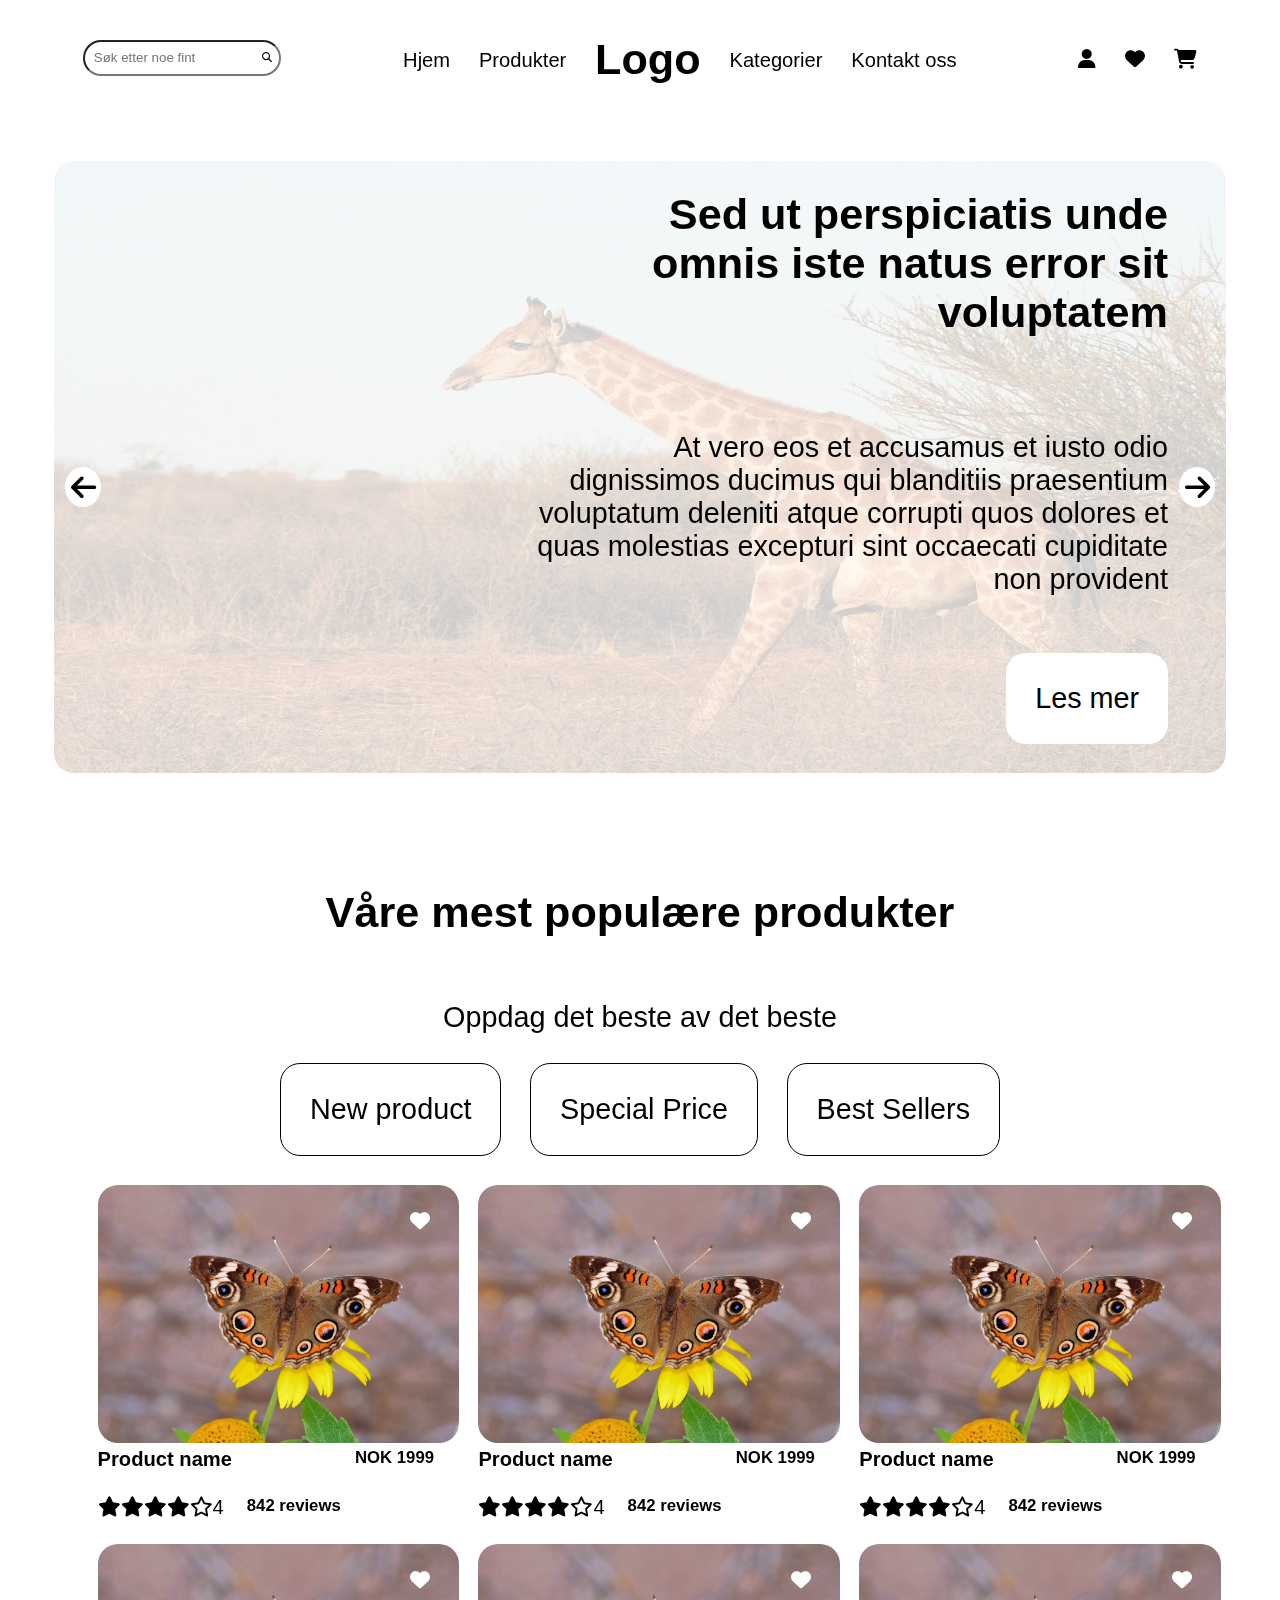
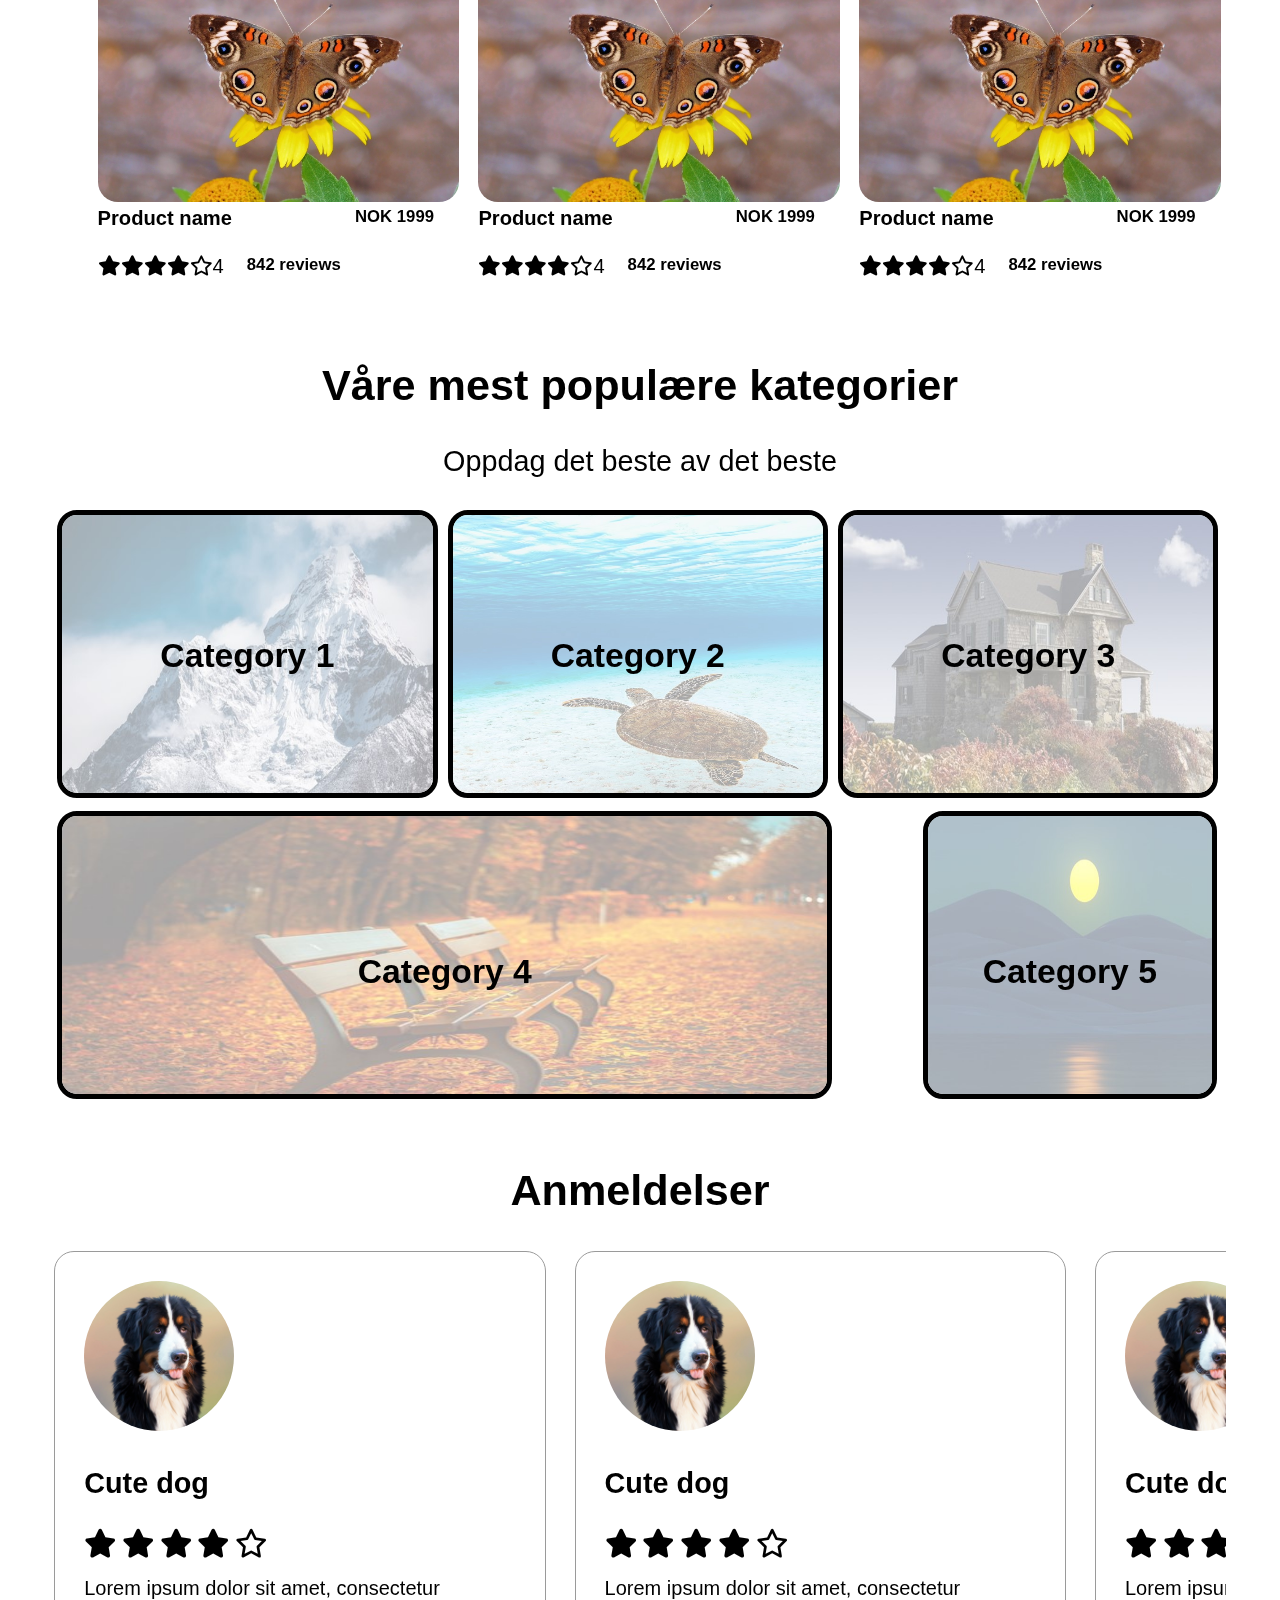
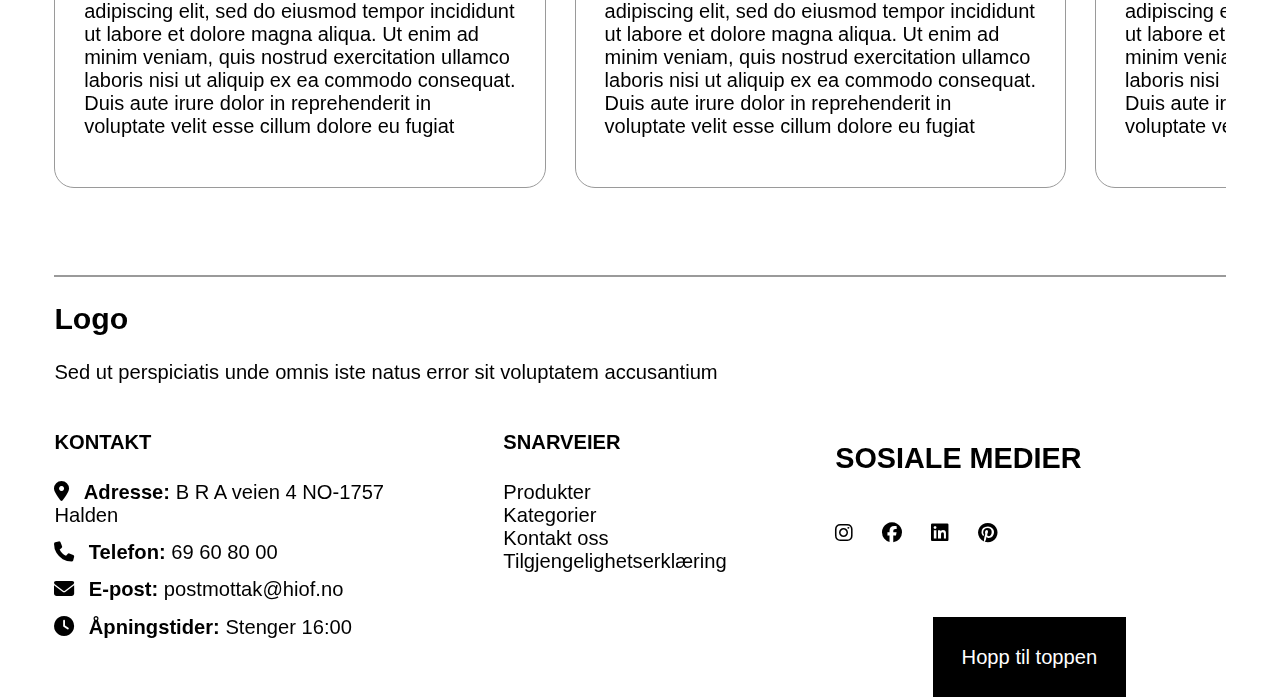
==== index.html @ 466ba3e1 "Krav A fremdrift" ====
<!DOCTYPE html>
<html lang="nb">
<head>
    <meta charset="UTF-8">
    <meta name="viewport" content="width=device-width, initial-scale=1.0">
    <link href="ikoner/css/fontawesome.css" rel="stylesheet">
    <link href="ikoner/css/brands.css" rel="stylesheet">
    <link href="ikoner/css/solid.css" rel="stylesheet">
    <link href="ikoner/css/regular.css" rel="stylesheet">
    <link rel="stylesheet" href="css/style.css">
    <title>Hovedside</title>
</head>
<body>
    <div id="container">
        <header>
            <nav class="skip">
                <ul>
                    <li><a tabindex="1" href="#popular_products">Hopp til hovedinnholdet</a></li>
                </ul>
            </nav>
            <label>
                <input type="search" placeholder="Søk etter noe fint">
                <i class="fa-solid fa-magnifying-glass magglass"></i>
            </label>
            <nav class="nav1">
                <ul>
                    <li><a href="index.html">Hjem</a></li>
                    <li><a href="#popular_products">Produkter</a></li>
                    <li><a href="index.html"><h1>Logo</h1></a></li>
                    <li><a href="#popular_categories">Kategorier</a></li>
                    <li><a href="#contact_information">Kontakt oss</a></li>
                </ul>
            </nav>
            <nav>
                <ul class="navul2">
                    <li><i class="fa-solid fa-user"></i></li>
                    <li><i class="fa-solid fa-heart"></i></li>
                    <li><a href="checkout.html"><i class="fa-solid fa-cart-shopping"></i></a></li>
                </ul>
            </nav>
        </header>

        <main>
            <section id="banner">
                <article>
                    <img src="img/giraffe.jpg" alt="Sjiraff som går rundt i savannen"> <!--Image by <a href="https://pixabay.com/users/makabera-6773476/?utm_source=link-attribution&utm_medium=referral&utm_campaign=image&utm_content=9146077">Markus Kammermann</a> from <a href="https://pixabay.com//?utm_source=link-attribution&utm_medium=referral&utm_campaign=image&utm_content=9146077">Pixabay</a>-->
                    <h2>Sed ut perspiciatis unde omnis iste natus error sit voluptatem</h2>
                    <p>At vero eos et accusamus et iusto odio dignissimos ducimus qui blanditiis praesentium voluptatum deleniti atque corrupti quos dolores et quas molestias excepturi sint occaecati cupiditate non provident</p>
                    <a href="#">Les mer</a>
                    <i class="fa-solid fa-arrow-left leftarrow"></i>
                    <i class="fa-solid fa-arrow-right rightarrow"></i>
                </article>

                <article>
                    <img src="img/giraffe.jpg" alt="Sjiraff som går rundt i savannen"> <!--Image by <a href="https://pixabay.com/users/makabera-6773476/?utm_source=link-attribution&utm_medium=referral&utm_campaign=image&utm_content=9146077">Markus Kammermann</a> from <a href="https://pixabay.com//?utm_source=link-attribution&utm_medium=referral&utm_campaign=image&utm_content=9146077">Pixabay</a>-->
                    <h2>Sed ut perspiciatis unde omnis iste natus error sit voluptatem</h2>
                    <p>At vero eos et accusamus et iusto odio dignissimos ducimus qui blanditiis praesentium voluptatum deleniti atque corrupti quos dolores et quas molestias excepturi sint occaecati cupiditate non provident</p>
                    <a href="#">Les mer</a>
                    <i class="fa-solid fa-arrow-left leftarrow"></i>
                    <i class="fa-solid fa-arrow-right rightarrow"></i>
                </article>

                <article>
                    <img src="img/giraffe.jpg" alt="Sjiraff som går rundt i savannen"> <!--Image by <a href="https://pixabay.com/users/makabera-6773476/?utm_source=link-attribution&utm_medium=referral&utm_campaign=image&utm_content=9146077">Markus Kammermann</a> from <a href="https://pixabay.com//?utm_source=link-attribution&utm_medium=referral&utm_campaign=image&utm_content=9146077">Pixabay</a>-->
                    <h2>Sed ut perspiciatis unde omnis iste natus error sit voluptatem</h2>
                    <p>At vero eos et accusamus et iusto odio dignissimos ducimus qui blanditiis praesentium voluptatum deleniti atque corrupti quos dolores et quas molestias excepturi sint occaecati cupiditate non provident</p>
                    <a href="#">Les mer</a>
                    <i class="fa-solid fa-arrow-left leftarrow"></i>
                    <i class="fa-solid fa-arrow-right rightarrow"></i>
                </article>
            </section>

            <section id="popular_products">
                <h2>Våre mest populære produkter</h2>
                <p>Oppdag det beste av det beste</p>
                <nav id="product_category">
                    <a href="product.html">New product</a>
                    <a href="product.html">Special Price</a>
                    <a href="product.html">Best Sellers</a>
                </nav>

                <section id="product_grid">
                    <article id="product1" itemscope itemtype="https://schema.org/Product">
                        <section class="withheart">
                            <i class="fa-solid fa-heart"></i>
                            <a href="product.html"><img itemprop="image" src="img/butterfly.jpg" alt="Sommerfugl som sitter oppå en gul blomst"> <!--Image by <a href="https://pixabay.com/users/anselmo7511-43046719/?utm_source=link-attribution&utm_medium=referral&utm_campaign=image&utm_content=9093549">Anselmo Rodrigues</a> from <a href="https://pixabay.com//?utm_source=link-attribution&utm_medium=referral&utm_campaign=image&utm_content=9093549">Pixabay</a>--></a>
                        </section>
                        <section class="producthead">
                            <a href="product.html" itemprop="name">Product name</a>
                            <h5 itemprop="offers" itemscope itemtype="https://schema.org/Offer"><span itemprop="priceCurrency">NOK</span> <span itemprop="price">1999</span></h5>
                        </section>
                        <section class="review" itemprop="aggregateRating"
                        itemscope itemtype="https://schema.org/AggregateRating">
                            <ul class="stars">
                                <li><i class="fa-solid fa-star"></i></li>
                                <li><i class="fa-solid fa-star"></i></li>
                                <li><i class="fa-solid fa-star"></i></li>
                                <li><i class="fa-solid fa-star"></i></li>
                                <li><i class="fa-regular fa-star"></i></li>
                                <li itemprop="ratingValue">4</li>
                            </ul>
                            <h5><span itemprop="reviewCount">842</span> reviews</h5>
                        </section>
                    </article>

                    <article id="product2" itemscope itemtype="https://schema.org/Product">
                        <section class="withheart">
                            <i class="fa-solid fa-heart"></i>
                            <a href="product.html"><img itemprop="image" src="img/butterfly.jpg" alt="Sommerfugl som sitter oppå en gul blomst"> <!--Image by <a href="https://pixabay.com/users/anselmo7511-43046719/?utm_source=link-attribution&utm_medium=referral&utm_campaign=image&utm_content=9093549">Anselmo Rodrigues</a> from <a href="https://pixabay.com//?utm_source=link-attribution&utm_medium=referral&utm_campaign=image&utm_content=9093549">Pixabay</a>--></a>
                        </section>
                        <section class="producthead">
                            <a href="product.html" itemprop="name">Product name</a>
                            <h5 itemprop="offers" itemscope itemtype="https://schema.org/Offer"><span itemprop="priceCurrency">NOK</span> <span itemprop="price">1999</span></h5>
                        </section>
                        <section class="review" itemprop="aggregateRating"
                        itemscope itemtype="https://schema.org/AggregateRating">
                            <ul class="stars">
                                <li><i class="fa-solid fa-star"></i></li>
                                <li><i class="fa-solid fa-star"></i></li>
                                <li><i class="fa-solid fa-star"></i></li>
                                <li><i class="fa-solid fa-star"></i></li>
                                <li><i class="fa-regular fa-star"></i></li>
                                <li itemprop="ratingValue">4</li>
                            </ul>
                            <h5><span itemprop="reviewCount">842</span> reviews</h5>
                        </section>
                    </article>

                    <article id="product3" itemscope itemtype="https://schema.org/Product">
                        <section class="withheart">
                            <i class="fa-solid fa-heart"></i>
                            <a href="product.html"><img itemprop="image" src="img/butterfly.jpg" alt="Sommerfugl som sitter oppå en gul blomst"> <!--Image by <a href="https://pixabay.com/users/anselmo7511-43046719/?utm_source=link-attribution&utm_medium=referral&utm_campaign=image&utm_content=9093549">Anselmo Rodrigues</a> from <a href="https://pixabay.com//?utm_source=link-attribution&utm_medium=referral&utm_campaign=image&utm_content=9093549">Pixabay</a>--></a>
                        </section>
                        <section class="producthead">
                            <a href="product.html" itemprop="name">Product name</a>
                            <h5 itemprop="offers" itemscope itemtype="https://schema.org/Offer"><span itemprop="priceCurrency">NOK</span> <span itemprop="price">1999</span></h5>
                        </section>
                        <section class="review" itemprop="aggregateRating"
                        itemscope itemtype="https://schema.org/AggregateRating">
                            <ul class="stars">
                                <li><i class="fa-solid fa-star"></i></li>
                                <li><i class="fa-solid fa-star"></i></li>
                                <li><i class="fa-solid fa-star"></i></li>
                                <li><i class="fa-solid fa-star"></i></li>
                                <li><i class="fa-regular fa-star"></i></li>
                                <li itemprop="ratingValue">4</li>
                            </ul>
                            <h5><span itemprop="reviewCount">842</span> reviews</h5>
                        </section>
                    </article>

                    <article id="product4" itemscope itemtype="https://schema.org/Product">
                        <section class="withheart">
                            <i class="fa-solid fa-heart"></i>
                            <a href="product.html"><img itemprop="image" src="img/butterfly.jpg" alt="Sommerfugl som sitter oppå en gul blomst"> <!--Image by <a href="https://pixabay.com/users/anselmo7511-43046719/?utm_source=link-attribution&utm_medium=referral&utm_campaign=image&utm_content=9093549">Anselmo Rodrigues</a> from <a href="https://pixabay.com//?utm_source=link-attribution&utm_medium=referral&utm_campaign=image&utm_content=9093549">Pixabay</a>--></a>
                        </section>
                        <section class="producthead">
                            <a href="product.html" itemprop="name">Product name</a>
                            <h5 itemprop="offers" itemscope itemtype="https://schema.org/Offer"><span itemprop="priceCurrency">NOK</span> <span itemprop="price">1999</span></h5>
                        </section>
                        <section class="review" itemprop="aggregateRating"
                        itemscope itemtype="https://schema.org/AggregateRating">
                            <ul class="stars">
                                <li><i class="fa-solid fa-star"></i></li>
                                <li><i class="fa-solid fa-star"></i></li>
                                <li><i class="fa-solid fa-star"></i></li>
                                <li><i class="fa-solid fa-star"></i></li>
                                <li><i class="fa-regular fa-star"></i></li>
                                <li itemprop="ratingValue">4</li>
                            </ul>
                            <h5><span itemprop="reviewCount">842</span> reviews</h5>
                        </section>
                    </article>

                    <article id="product5" itemscope itemtype="https://schema.org/Product">
                        <section class="withheart">
                            <i class="fa-solid fa-heart"></i>
                            <a href="product.html"><img itemprop="image" src="img/butterfly.jpg" alt="Sommerfugl som sitter oppå en gul blomst"> <!--Image by <a href="https://pixabay.com/users/anselmo7511-43046719/?utm_source=link-attribution&utm_medium=referral&utm_campaign=image&utm_content=9093549">Anselmo Rodrigues</a> from <a href="https://pixabay.com//?utm_source=link-attribution&utm_medium=referral&utm_campaign=image&utm_content=9093549">Pixabay</a>--></a>
                        </section>
                        <section class="producthead">
                            <a href="product.html" itemprop="name">Product name</a>
                            <h5 itemprop="offers" itemscope itemtype="https://schema.org/Offer"><span itemprop="priceCurrency">NOK</span> <span itemprop="price">1999</span></h5>
                        </section>
                        <section class="review" itemprop="aggregateRating"
                        itemscope itemtype="https://schema.org/AggregateRating">
                            <ul class="stars">
                                <li><i class="fa-solid fa-star"></i></li>
                                <li><i class="fa-solid fa-star"></i></li>
                                <li><i class="fa-solid fa-star"></i></li>
                                <li><i class="fa-solid fa-star"></i></li>
                                <li><i class="fa-regular fa-star"></i></li>
                                <li itemprop="ratingValue">4</li>
                            </ul>
                            <h5><span itemprop="reviewCount">842</span> reviews</h5>
                        </section>
                    </article>

                    <article id="product6" itemscope itemtype="https://schema.org/Product">
                        <section class="withheart">
                            <i class="fa-solid fa-heart"></i>
                            <a href="product.html"><img itemprop="image" src="img/butterfly.jpg" alt="Sommerfugl som sitter oppå en gul blomst"> <!--Image by <a href="https://pixabay.com/users/anselmo7511-43046719/?utm_source=link-attribution&utm_medium=referral&utm_campaign=image&utm_content=9093549">Anselmo Rodrigues</a> from <a href="https://pixabay.com//?utm_source=link-attribution&utm_medium=referral&utm_campaign=image&utm_content=9093549">Pixabay</a>--></a>
                        </section>
                        <section class="producthead">
                            <a href="product.html" itemprop="name">Product name</a>
                            <h5 itemprop="offers" itemscope itemtype="https://schema.org/Offer"><span itemprop="priceCurrency">NOK</span> <span itemprop="price">1999</span></h5>
                        </section>
                        <section class="review" itemprop="aggregateRating"
                        itemscope itemtype="https://schema.org/AggregateRating">
                            <ul class="stars">
                                <li><i class="fa-solid fa-star"></i></li>
                                <li><i class="fa-solid fa-star"></i></li>
                                <li><i class="fa-solid fa-star"></i></li>
                                <li><i class="fa-solid fa-star"></i></li>
                                <li><i class="fa-regular fa-star"></i></li>
                                <li itemprop="ratingValue">4</li>
                            </ul>
                            <h5><span itemprop="reviewCount">842</span> reviews</h5>
                        </section>
                    </article>
                </section>
            </section>

            <section id="popular_categories">
                <h2>Våre mest populære kategorier</h2>
                <p>Oppdag det beste av det beste</p>
                <article id="ctg1">
                    <img src="img/mountain_blur.jpg" alt="Stort fjell dekket med snø"> <!--https://pixabay.com/photos/ama-dablam-snow-mountain-peak-2064522/-->
                    <h3>Category 1</h3>
                </article>
                <article id="ctg2">
                    <img src="img/seaturtle_blur.jpg" alt="Stort fjell dekket med snø"> <!--Image by <a href="https://pixabay.com/users/kanenori-4749850/?utm_source=link-attribution&utm_medium=referral&utm_campaign=image&utm_content=8199770">Kanenori</a> from <a href="https://pixabay.com//?utm_source=link-attribution&utm_medium=referral&utm_campaign=image&utm_content=8199770">Pixabay</a>-->
                    <h3>Category 2</h3>
                </article>
                <article id="ctg3">
                    <img src="img/house_blur.jpg" alt="Stort fjell dekket med snø"> <!--Image by <a href="https://pixabay.com/users/frankyfromgermany-64960/?utm_source=link-attribution&utm_medium=referral&utm_campaign=image&utm_content=540796">Frank Winkler</a> from <a href="https://pixabay.com//?utm_source=link-attribution&utm_medium=referral&utm_campaign=image&utm_content=540796">Pixabay</a>-->
                    <h3>Category 3</h3>
                </article>
                <article id="ctg4">
                    <img src="img/benches_blur.jpg" alt="Stort fjell dekket med snø"> <!--Image by <a href="https://pixabay.com/users/pepperminting-633504/?utm_source=link-attribution&utm_medium=referral&utm_campaign=image&utm_content=560435">Pepper Mint</a> from <a href="https://pixabay.com//?utm_source=link-attribution&utm_medium=referral&utm_campaign=image&utm_content=560435">Pixabay</a>-->
                    <h3>Category 4</h3>
                </article>
                <article id="ctg5">
                    <img src="img/moon_blur.jpg" alt="Stort fjell dekket med snø"> <!--Image by <a href="https://pixabay.com/users/cdd20-1193381/?utm_source=link-attribution&utm_medium=referral&utm_campaign=image&utm_content=6839521">愚木混株 Cdd20</a> from <a href="https://pixabay.com//?utm_source=link-attribution&utm_medium=referral&utm_campaign=image&utm_content=6839521">Pixabay</a>-->
                    <h3>Category 5</h3>
                </article>
            </section>

            <section id="anmeldelser">
                <h2>Anmeldelser</h2>

                <section class="scroll-container">
                    <article class="anm">
                        <img src="img/dog.jpg" alt="Søt svart, hvit og og brun hund med tunga ut"> <!--Image by <a href="https://pixabay.com/users/beatriz57-189088/?utm_source=link-attribution&utm_medium=referral&utm_campaign=image&utm_content=287420">Beatrix Döring</a> from <a href="https://pixabay.com//?utm_source=link-attribution&utm_medium=referral&utm_campaign=image&utm_content=287420">Pixabay</a>-->
                        <p class="dogtitle">Cute dog</p>
                        <section class="review">
                            <i class="fa-solid fa-star"></i>
                            <i class="fa-solid fa-star"></i>
                            <i class="fa-solid fa-star"></i>
                            <i class="fa-solid fa-star"></i>
                            <i class="fa-regular fa-star"></i>
                        </section>
                        <p>Lorem ipsum dolor sit amet, consectetur adipiscing elit, sed do eiusmod tempor incididunt ut labore et dolore magna aliqua. Ut enim ad minim veniam, quis nostrud exercitation ullamco laboris nisi ut aliquip ex ea commodo consequat. Duis aute irure dolor in reprehenderit in voluptate velit esse cillum dolore eu fugiat</p>
                    </article>

                    <article class="anm">
                        <img src="img/dog.jpg" alt="Søt svart, hvit og og brun hund med tunga ut"> <!--Image by <a href="https://pixabay.com/users/beatriz57-189088/?utm_source=link-attribution&utm_medium=referral&utm_campaign=image&utm_content=287420">Beatrix Döring</a> from <a href="https://pixabay.com//?utm_source=link-attribution&utm_medium=referral&utm_campaign=image&utm_content=287420">Pixabay</a>-->
                        <p class="dogtitle">Cute dog</p>
                        <section class="review">
                            <i class="fa-solid fa-star"></i>
                            <i class="fa-solid fa-star"></i>
                            <i class="fa-solid fa-star"></i>
                            <i class="fa-solid fa-star"></i>
                            <i class="fa-regular fa-star"></i>
                        </section>
                        <p>Lorem ipsum dolor sit amet, consectetur adipiscing elit, sed do eiusmod tempor incididunt ut labore et dolore magna aliqua. Ut enim ad minim veniam, quis nostrud exercitation ullamco laboris nisi ut aliquip ex ea commodo consequat. Duis aute irure dolor in reprehenderit in voluptate velit esse cillum dolore eu fugiat</p>
                    </article>

                    <article class="anm">
                        <img src="img/dog.jpg" alt="Søt svart, hvit og og brun hund med tunga ut"> <!--Image by <a href="https://pixabay.com/users/beatriz57-189088/?utm_source=link-attribution&utm_medium=referral&utm_campaign=image&utm_content=287420">Beatrix Döring</a> from <a href="https://pixabay.com//?utm_source=link-attribution&utm_medium=referral&utm_campaign=image&utm_content=287420">Pixabay</a>-->
                        <p class="dogtitle">Cute dog</p>
                        <section class="review">
                            <i class="fa-solid fa-star"></i>
                            <i class="fa-solid fa-star"></i>
                            <i class="fa-solid fa-star"></i>
                            <i class="fa-solid fa-star"></i>
                            <i class="fa-regular fa-star"></i>
                        </section>
                        <p>Lorem ipsum dolor sit amet, consectetur adipiscing elit, sed do eiusmod tempor incididunt ut labore et dolore magna aliqua. Ut enim ad minim veniam, quis nostrud exercitation ullamco laboris nisi ut aliquip ex ea commodo consequat. Duis aute irure dolor in reprehenderit in voluptate velit esse cillum dolore eu fugiat</p>
                    </article>

                    <article class="anm">
                        <img src="img/dog.jpg" alt="Søt svart, hvit og og brun hund med tunga ut"> <!--Image by <a href="https://pixabay.com/users/beatriz57-189088/?utm_source=link-attribution&utm_medium=referral&utm_campaign=image&utm_content=287420">Beatrix Döring</a> from <a href="https://pixabay.com//?utm_source=link-attribution&utm_medium=referral&utm_campaign=image&utm_content=287420">Pixabay</a>-->
                        <p class="dogtitle">Cute dog</p>
                        <section class="review">
                            <i class="fa-solid fa-star"></i>
                            <i class="fa-solid fa-star"></i>
                            <i class="fa-solid fa-star"></i>
                            <i class="fa-solid fa-star"></i>
                            <i class="fa-regular fa-star"></i>
                        </section>
                        <p>Lorem ipsum dolor sit amet, consectetur adipiscing elit, sed do eiusmod tempor incididunt ut labore et dolore magna aliqua. Ut enim ad minim veniam, quis nostrud exercitation ullamco laboris nisi ut aliquip ex ea commodo consequat. Duis aute irure dolor in reprehenderit in voluptate velit esse cillum dolore eu fugiat</p>
                    </article>
                </section>
            </section>
        </main>

        <footer id="contact_information">
            <section id="logo_og_ingress">
                <h2>Logo</h2>
                <p>Sed ut perspiciatis unde omnis iste natus error sit voluptatem accusantium</p>
            </section>
            <section id="kontakt">
                <h4>KONTAKT</h4>
                <ul>
                    <li><i class="fa-solid fa-location-dot"></i><span>Adresse:</span> B R A veien 4 NO-1757 Halden</li>
                    <li><i class="fa-solid fa-phone"></i><span>Telefon:</span> 69 60 80 00</li>
                    <li><i class="fa-solid fa-envelope"></i><span>E-post:</span> postmottak@hiof.no</li>
                    <li><i class="fa-solid fa-clock"></i><span>Åpningstider:</span> Stenger 16:00</li>
                </ul>
            </section>
            <section id="snarveier">
                <h4>SNARVEIER</h4>
                <ul>
                    <li><a href="#">Produkter</a></li>
                    <li><a href="#">Kategorier</a></li>
                    <li><a href="#">Kontakt oss</a></li>
                    <li><a href="https://hiof-my.sharepoint.com/:x:/g/personal/danielpk_hiof_no/EQgp2exlw7JMmf4SCXgXJ5gBF4OPOUM6o4IUt2bwUR2Wcw?e=LAemmA">Tilgjengelighetserklæring</a></li>
                </ul>
            </section>
            <section id="sosiale_medier">
                <h4>SOSIALE MEDIER</h4>
                <ul>
                    <li><a href="https://www.instagram.com/"><i class="fa-brands fa-instagram"></i></a></li>
                    <li><a href="https://www.facebook.com/"><i class="fa-brands fa-facebook"></i></a></li>
                    <li><a href="https://www.linkedin.com/"><i class="fa-brands fa-linkedin"></i></a></li>
                    <li><a href="https://no.pinterest.com/"><i class="fa-brands fa-pinterest"></i></a></li>
                </ul>
            </section>
            <a id="skiptop" href="#container">Hopp til toppen</a>
        </footer>
    </div> 
</body>
</html>
---- ikoner/css/brands.css ----
/*!
 * Font Awesome Free 6.6.0 by @fontawesome - https://fontawesome.com
 * License - https://fontawesome.com/license/free (Icons: CC BY 4.0, Fonts: SIL OFL 1.1, Code: MIT License)
 * Copyright 2024 Fonticons, Inc.
 */
:root, :host {
  --fa-style-family-brands: "Font Awesome 6 Brands";
  --fa-font-brands: normal 400 1em/1 "Font Awesome 6 Brands";
}

@font-face {
  font-family: "Font Awesome 6 Brands";
  font-style: normal;
  font-weight: 400;
  font-display: block;
  src: url("../webfonts/fa-brands-400.woff2") format("woff2"), url("../webfonts/fa-brands-400.ttf") format("truetype");
}
.fab,
.fa-brands {
  font-weight: 400;
}

.fa-monero:before {
  content: "\f3d0";
}

.fa-hooli:before {
  content: "\f427";
}

.fa-yelp:before {
  content: "\f1e9";
}

.fa-cc-visa:before {
  content: "\f1f0";
}

.fa-lastfm:before {
  content: "\f202";
}

.fa-shopware:before {
  content: "\f5b5";
}

.fa-creative-commons-nc:before {
  content: "\f4e8";
}

.fa-aws:before {
  content: "\f375";
}

.fa-redhat:before {
  content: "\f7bc";
}

.fa-yoast:before {
  content: "\f2b1";
}

.fa-cloudflare:before {
  content: "\e07d";
}

.fa-ups:before {
  content: "\f7e0";
}

.fa-pixiv:before {
  content: "\e640";
}

.fa-wpexplorer:before {
  content: "\f2de";
}

.fa-dyalog:before {
  content: "\f399";
}

.fa-bity:before {
  content: "\f37a";
}

.fa-stackpath:before {
  content: "\f842";
}

.fa-buysellads:before {
  content: "\f20d";
}

.fa-first-order:before {
  content: "\f2b0";
}

.fa-modx:before {
  content: "\f285";
}

.fa-guilded:before {
  content: "\e07e";
}

.fa-vnv:before {
  content: "\f40b";
}

.fa-square-js:before {
  content: "\f3b9";
}

.fa-js-square:before {
  content: "\f3b9";
}

.fa-microsoft:before {
  content: "\f3ca";
}

.fa-qq:before {
  content: "\f1d6";
}

.fa-orcid:before {
  content: "\f8d2";
}

.fa-java:before {
  content: "\f4e4";
}

.fa-invision:before {
  content: "\f7b0";
}

.fa-creative-commons-pd-alt:before {
  content: "\f4ed";
}

.fa-centercode:before {
  content: "\f380";
}

.fa-glide-g:before {
  content: "\f2a6";
}

.fa-drupal:before {
  content: "\f1a9";
}

.fa-jxl:before {
  content: "\e67b";
}

.fa-dart-lang:before {
  content: "\e693";
}

.fa-hire-a-helper:before {
  content: "\f3b0";
}

.fa-creative-commons-by:before {
  content: "\f4e7";
}

.fa-unity:before {
  content: "\e049";
}

.fa-whmcs:before {
  content: "\f40d";
}

.fa-rocketchat:before {
  content: "\f3e8";
}

.fa-vk:before {
  content: "\f189";
}

.fa-untappd:before {
  content: "\f405";
}

.fa-mailchimp:before {
  content: "\f59e";
}

.fa-css3-alt:before {
  content: "\f38b";
}

.fa-square-reddit:before {
  content: "\f1a2";
}

.fa-reddit-square:before {
  content: "\f1a2";
}

.fa-vimeo-v:before {
  content: "\f27d";
}

.fa-contao:before {
  content: "\f26d";
}

.fa-square-font-awesome:before {
  content: "\e5ad";
}

.fa-deskpro:before {
  content: "\f38f";
}

.fa-brave:before {
  content: "\e63c";
}

.fa-sistrix:before {
  content: "\f3ee";
}

.fa-square-instagram:before {
  content: "\e055";
}

.fa-instagram-square:before {
  content: "\e055";
}

.fa-battle-net:before {
  content: "\f835";
}

.fa-the-red-yeti:before {
  content: "\f69d";
}

.fa-square-hacker-news:before {
  content: "\f3af";
}

.fa-hacker-news-square:before {
  content: "\f3af";
}

.fa-edge:before {
  content: "\f282";
}

.fa-threads:before {
  content: "\e618";
}

.fa-napster:before {
  content: "\f3d2";
}

.fa-square-snapchat:before {
  content: "\f2ad";
}

.fa-snapchat-square:before {
  content: "\f2ad";
}

.fa-google-plus-g:before {
  content: "\f0d5";
}

.fa-artstation:before {
  content: "\f77a";
}

.fa-markdown:before {
  content: "\f60f";
}

.fa-sourcetree:before {
  content: "\f7d3";
}

.fa-google-plus:before {
  content: "\f2b3";
}

.fa-diaspora:before {
  content: "\f791";
}

.fa-foursquare:before {
  content: "\f180";
}

.fa-stack-overflow:before {
  content: "\f16c";
}

.fa-github-alt:before {
  content: "\f113";
}

.fa-phoenix-squadron:before {
  content: "\f511";
}

.fa-pagelines:before {
  content: "\f18c";
}

.fa-algolia:before {
  content: "\f36c";
}

.fa-red-river:before {
  content: "\f3e3";
}

.fa-creative-commons-sa:before {
  content: "\f4ef";
}

.fa-safari:before {
  content: "\f267";
}

.fa-google:before {
  content: "\f1a0";
}

.fa-square-font-awesome-stroke:before {
  content: "\f35c";
}

.fa-font-awesome-alt:before {
  content: "\f35c";
}

.fa-atlassian:before {
  content: "\f77b";
}

.fa-linkedin-in:before {
  content: "\f0e1";
}

.fa-digital-ocean:before {
  content: "\f391";
}

.fa-nimblr:before {
  content: "\f5a8";
}

.fa-chromecast:before {
  content: "\f838";
}

.fa-evernote:before {
  content: "\f839";
}

.fa-hacker-news:before {
  content: "\f1d4";
}

.fa-creative-commons-sampling:before {
  content: "\f4f0";
}

.fa-adversal:before {
  content: "\f36a";
}

.fa-creative-commons:before {
  content: "\f25e";
}

.fa-watchman-monitoring:before {
  content: "\e087";
}

.fa-fonticons:before {
  content: "\f280";
}

.fa-weixin:before {
  content: "\f1d7";
}

.fa-shirtsinbulk:before {
  content: "\f214";
}

.fa-codepen:before {
  content: "\f1cb";
}

.fa-git-alt:before {
  content: "\f841";
}

.fa-lyft:before {
  content: "\f3c3";
}

.fa-rev:before {
  content: "\f5b2";
}

.fa-windows:before {
  content: "\f17a";
}

.fa-wizards-of-the-coast:before {
  content: "\f730";
}

.fa-square-viadeo:before {
  content: "\f2aa";
}

.fa-viadeo-square:before {
  content: "\f2aa";
}

.fa-meetup:before {
  content: "\f2e0";
}

.fa-centos:before {
  content: "\f789";
}

.fa-adn:before {
  content: "\f170";
}

.fa-cloudsmith:before {
  content: "\f384";
}

.fa-opensuse:before {
  content: "\e62b";
}

.fa-pied-piper-alt:before {
  content: "\f1a8";
}

.fa-square-dribbble:before {
  content: "\f397";
}

.fa-dribbble-square:before {
  content: "\f397";
}

.fa-codiepie:before {
  content: "\f284";
}

.fa-node:before {
  content: "\f419";
}

.fa-mix:before {
  content: "\f3cb";
}

.fa-steam:before {
  content: "\f1b6";
}

.fa-cc-apple-pay:before {
  content: "\f416";
}

.fa-scribd:before {
  content: "\f28a";
}

.fa-debian:before {
  content: "\e60b";
}

.fa-openid:before {
  content: "\f19b";
}

.fa-instalod:before {
  content: "\e081";
}

.fa-expeditedssl:before {
  content: "\f23e";
}

.fa-sellcast:before {
  content: "\f2da";
}

.fa-square-twitter:before {
  content: "\f081";
}

.fa-twitter-square:before {
  content: "\f081";
}

.fa-r-project:before {
  content: "\f4f7";
}

.fa-delicious:before {
  content: "\f1a5";
}

.fa-freebsd:before {
  content: "\f3a4";
}

.fa-vuejs:before {
  content: "\f41f";
}

.fa-accusoft:before {
  content: "\f369";
}

.fa-ioxhost:before {
  content: "\f208";
}

.fa-fonticons-fi:before {
  content: "\f3a2";
}

.fa-app-store:before {
  content: "\f36f";
}

.fa-cc-mastercard:before {
  content: "\f1f1";
}

.fa-itunes-note:before {
  content: "\f3b5";
}

.fa-golang:before {
  content: "\e40f";
}

.fa-kickstarter:before {
  content: "\f3bb";
}

.fa-square-kickstarter:before {
  content: "\f3bb";
}

.fa-grav:before {
  content: "\f2d6";
}

.fa-weibo:before {
  content: "\f18a";
}

.fa-uncharted:before {
  content: "\e084";
}

.fa-firstdraft:before {
  content: "\f3a1";
}

.fa-square-youtube:before {
  content: "\f431";
}

.fa-youtube-square:before {
  content: "\f431";
}

.fa-wikipedia-w:before {
  content: "\f266";
}

.fa-wpressr:before {
  content: "\f3e4";
}

.fa-rendact:before {
  content: "\f3e4";
}

.fa-angellist:before {
  content: "\f209";
}

.fa-galactic-republic:before {
  content: "\f50c";
}

.fa-nfc-directional:before {
  content: "\e530";
}

.fa-skype:before {
  content: "\f17e";
}

.fa-joget:before {
  content: "\f3b7";
}

.fa-fedora:before {
  content: "\f798";
}

.fa-stripe-s:before {
  content: "\f42a";
}

.fa-meta:before {
  content: "\e49b";
}

.fa-laravel:before {
  content: "\f3bd";
}

.fa-hotjar:before {
  content: "\f3b1";
}

.fa-bluetooth-b:before {
  content: "\f294";
}

.fa-square-letterboxd:before {
  content: "\e62e";
}

.fa-sticker-mule:before {
  content: "\f3f7";
}

.fa-creative-commons-zero:before {
  content: "\f4f3";
}

.fa-hips:before {
  content: "\f452";
}

.fa-behance:before {
  content: "\f1b4";
}

.fa-reddit:before {
  content: "\f1a1";
}

.fa-discord:before {
  content: "\f392";
}

.fa-chrome:before {
  content: "\f268";
}

.fa-app-store-ios:before {
  content: "\f370";
}

.fa-cc-discover:before {
  content: "\f1f2";
}

.fa-wpbeginner:before {
  content: "\f297";
}

.fa-confluence:before {
  content: "\f78d";
}

.fa-shoelace:before {
  content: "\e60c";
}

.fa-mdb:before {
  content: "\f8ca";
}

.fa-dochub:before {
  content: "\f394";
}

.fa-accessible-icon:before {
  content: "\f368";
}

.fa-ebay:before {
  content: "\f4f4";
}

.fa-amazon:before {
  content: "\f270";
}

.fa-unsplash:before {
  content: "\e07c";
}

.fa-yarn:before {
  content: "\f7e3";
}

.fa-square-steam:before {
  content: "\f1b7";
}

.fa-steam-square:before {
  content: "\f1b7";
}

.fa-500px:before {
  content: "\f26e";
}

.fa-square-vimeo:before {
  content: "\f194";
}

.fa-vimeo-square:before {
  content: "\f194";
}

.fa-asymmetrik:before {
  content: "\f372";
}

.fa-font-awesome:before {
  content: "\f2b4";
}

.fa-font-awesome-flag:before {
  content: "\f2b4";
}

.fa-font-awesome-logo-full:before {
  content: "\f2b4";
}

.fa-gratipay:before {
  content: "\f184";
}

.fa-apple:before {
  content: "\f179";
}

.fa-hive:before {
  content: "\e07f";
}

.fa-gitkraken:before {
  content: "\f3a6";
}

.fa-keybase:before {
  content: "\f4f5";
}

.fa-apple-pay:before {
  content: "\f415";
}

.fa-padlet:before {
  content: "\e4a0";
}

.fa-amazon-pay:before {
  content: "\f42c";
}

.fa-square-github:before {
  content: "\f092";
}

.fa-github-square:before {
  content: "\f092";
}

.fa-stumbleupon:before {
  content: "\f1a4";
}

.fa-fedex:before {
  content: "\f797";
}

.fa-phoenix-framework:before {
  content: "\f3dc";
}

.fa-shopify:before {
  content: "\e057";
}

.fa-neos:before {
  content: "\f612";
}

.fa-square-threads:before {
  content: "\e619";
}

.fa-hackerrank:before {
  content: "\f5f7";
}

.fa-researchgate:before {
  content: "\f4f8";
}

.fa-swift:before {
  content: "\f8e1";
}

.fa-angular:before {
  content: "\f420";
}

.fa-speakap:before {
  content: "\f3f3";
}

.fa-angrycreative:before {
  content: "\f36e";
}

.fa-y-combinator:before {
  content: "\f23b";
}

.fa-empire:before {
  content: "\f1d1";
}

.fa-envira:before {
  content: "\f299";
}

.fa-google-scholar:before {
  content: "\e63b";
}

.fa-square-gitlab:before {
  content: "\e5ae";
}

.fa-gitlab-square:before {
  content: "\e5ae";
}

.fa-studiovinari:before {
  content: "\f3f8";
}

.fa-pied-piper:before {
  content: "\f2ae";
}

.fa-wordpress:before {
  content: "\f19a";
}

.fa-product-hunt:before {
  content: "\f288";
}

.fa-firefox:before {
  content: "\f269";
}

.fa-linode:before {
  content: "\f2b8";
}

.fa-goodreads:before {
  content: "\f3a8";
}

.fa-square-odnoklassniki:before {
  content: "\f264";
}

.fa-odnoklassniki-square:before {
  content: "\f264";
}

.fa-jsfiddle:before {
  content: "\f1cc";
}

.fa-sith:before {
  content: "\f512";
}

.fa-themeisle:before {
  content: "\f2b2";
}

.fa-page4:before {
  content: "\f3d7";
}

.fa-hashnode:before {
  content: "\e499";
}

.fa-react:before {
  content: "\f41b";
}

.fa-cc-paypal:before {
  content: "\f1f4";
}

.fa-squarespace:before {
  content: "\f5be";
}

.fa-cc-stripe:before {
  content: "\f1f5";
}

.fa-creative-commons-share:before {
  content: "\f4f2";
}

.fa-bitcoin:before {
  content: "\f379";
}

.fa-keycdn:before {
  content: "\f3ba";
}

.fa-opera:before {
  content: "\f26a";
}

.fa-itch-io:before {
  content: "\f83a";
}

.fa-umbraco:before {
  content: "\f8e8";
}

.fa-galactic-senate:before {
  content: "\f50d";
}

.fa-ubuntu:before {
  content: "\f7df";
}

.fa-draft2digital:before {
  content: "\f396";
}

.fa-stripe:before {
  content: "\f429";
}

.fa-houzz:before {
  content: "\f27c";
}

.fa-gg:before {
  content: "\f260";
}

.fa-dhl:before {
  content: "\f790";
}

.fa-square-pinterest:before {
  content: "\f0d3";
}

.fa-pinterest-square:before {
  content: "\f0d3";
}

.fa-xing:before {
  content: "\f168";
}

.fa-blackberry:before {
  content: "\f37b";
}

.fa-creative-commons-pd:before {
  content: "\f4ec";
}

.fa-playstation:before {
  content: "\f3df";
}

.fa-quinscape:before {
  content: "\f459";
}

.fa-less:before {
  content: "\f41d";
}

.fa-blogger-b:before {
  content: "\f37d";
}

.fa-opencart:before {
  content: "\f23d";
}

.fa-vine:before {
  content: "\f1ca";
}

.fa-signal-messenger:before {
  content: "\e663";
}

.fa-paypal:before {
  content: "\f1ed";
}

.fa-gitlab:before {
  content: "\f296";
}

.fa-typo3:before {
  content: "\f42b";
}

.fa-reddit-alien:before {
  content: "\f281";
}

.fa-yahoo:before {
  content: "\f19e";
}

.fa-dailymotion:before {
  content: "\e052";
}

.fa-affiliatetheme:before {
  content: "\f36b";
}

.fa-pied-piper-pp:before {
  content: "\f1a7";
}

.fa-bootstrap:before {
  content: "\f836";
}

.fa-odnoklassniki:before {
  content: "\f263";
}

.fa-nfc-symbol:before {
  content: "\e531";
}

.fa-mintbit:before {
  content: "\e62f";
}

.fa-ethereum:before {
  content: "\f42e";
}

.fa-speaker-deck:before {
  content: "\f83c";
}

.fa-creative-commons-nc-eu:before {
  content: "\f4e9";
}

.fa-patreon:before {
  content: "\f3d9";
}

.fa-avianex:before {
  content: "\f374";
}

.fa-ello:before {
  content: "\f5f1";
}

.fa-gofore:before {
  content: "\f3a7";
}

.fa-bimobject:before {
  content: "\f378";
}

.fa-brave-reverse:before {
  content: "\e63d";
}

.fa-facebook-f:before {
  content: "\f39e";
}

.fa-square-google-plus:before {
  content: "\f0d4";
}

.fa-google-plus-square:before {
  content: "\f0d4";
}

.fa-web-awesome:before {
  content: "\e682";
}

.fa-mandalorian:before {
  content: "\f50f";
}

.fa-first-order-alt:before {
  content: "\f50a";
}

.fa-osi:before {
  content: "\f41a";
}

.fa-google-wallet:before {
  content: "\f1ee";
}

.fa-d-and-d-beyond:before {
  content: "\f6ca";
}

.fa-periscope:before {
  content: "\f3da";
}

.fa-fulcrum:before {
  content: "\f50b";
}

.fa-cloudscale:before {
  content: "\f383";
}

.fa-forumbee:before {
  content: "\f211";
}

.fa-mizuni:before {
  content: "\f3cc";
}

.fa-schlix:before {
  content: "\f3ea";
}

.fa-square-xing:before {
  content: "\f169";
}

.fa-xing-square:before {
  content: "\f169";
}

.fa-bandcamp:before {
  content: "\f2d5";
}

.fa-wpforms:before {
  content: "\f298";
}

.fa-cloudversify:before {
  content: "\f385";
}

.fa-usps:before {
  content: "\f7e1";
}

.fa-megaport:before {
  content: "\f5a3";
}

.fa-magento:before {
  content: "\f3c4";
}

.fa-spotify:before {
  content: "\f1bc";
}

.fa-optin-monster:before {
  content: "\f23c";
}

.fa-fly:before {
  content: "\f417";
}

.fa-aviato:before {
  content: "\f421";
}

.fa-itunes:before {
  content: "\f3b4";
}

.fa-cuttlefish:before {
  content: "\f38c";
}

.fa-blogger:before {
  content: "\f37c";
}

.fa-flickr:before {
  content: "\f16e";
}

.fa-viber:before {
  content: "\f409";
}

.fa-soundcloud:before {
  content: "\f1be";
}

.fa-digg:before {
  content: "\f1a6";
}

.fa-tencent-weibo:before {
  content: "\f1d5";
}

.fa-letterboxd:before {
  content: "\e62d";
}

.fa-symfony:before {
  content: "\f83d";
}

.fa-maxcdn:before {
  content: "\f136";
}

.fa-etsy:before {
  content: "\f2d7";
}

.fa-facebook-messenger:before {
  content: "\f39f";
}

.fa-audible:before {
  content: "\f373";
}

.fa-think-peaks:before {
  content: "\f731";
}

.fa-bilibili:before {
  content: "\e3d9";
}

.fa-erlang:before {
  content: "\f39d";
}

.fa-x-twitter:before {
  content: "\e61b";
}

.fa-cotton-bureau:before {
  content: "\f89e";
}

.fa-dashcube:before {
  content: "\f210";
}

.fa-42-group:before {
  content: "\e080";
}

.fa-innosoft:before {
  content: "\e080";
}

.fa-stack-exchange:before {
  content: "\f18d";
}

.fa-elementor:before {
  content: "\f430";
}

.fa-square-pied-piper:before {
  content: "\e01e";
}

.fa-pied-piper-square:before {
  content: "\e01e";
}

.fa-creative-commons-nd:before {
  content: "\f4eb";
}

.fa-palfed:before {
  content: "\f3d8";
}

.fa-superpowers:before {
  content: "\f2dd";
}

.fa-resolving:before {
  content: "\f3e7";
}

.fa-xbox:before {
  content: "\f412";
}

.fa-square-web-awesome-stroke:before {
  content: "\e684";
}

.fa-searchengin:before {
  content: "\f3eb";
}

.fa-tiktok:before {
  content: "\e07b";
}

.fa-square-facebook:before {
  content: "\f082";
}

.fa-facebook-square:before {
  content: "\f082";
}

.fa-renren:before {
  content: "\f18b";
}

.fa-linux:before {
  content: "\f17c";
}

.fa-glide:before {
  content: "\f2a5";
}

.fa-linkedin:before {
  content: "\f08c";
}

.fa-hubspot:before {
  content: "\f3b2";
}

.fa-deploydog:before {
  content: "\f38e";
}

.fa-twitch:before {
  content: "\f1e8";
}

.fa-flutter:before {
  content: "\e694";
}

.fa-ravelry:before {
  content: "\f2d9";
}

.fa-mixer:before {
  content: "\e056";
}

.fa-square-lastfm:before {
  content: "\f203";
}

.fa-lastfm-square:before {
  content: "\f203";
}

.fa-vimeo:before {
  content: "\f40a";
}

.fa-mendeley:before {
  content: "\f7b3";
}

.fa-uniregistry:before {
  content: "\f404";
}

.fa-figma:before {
  content: "\f799";
}

.fa-creative-commons-remix:before {
  content: "\f4ee";
}

.fa-cc-amazon-pay:before {
  content: "\f42d";
}

.fa-dropbox:before {
  content: "\f16b";
}

.fa-instagram:before {
  content: "\f16d";
}

.fa-cmplid:before {
  content: "\e360";
}

.fa-upwork:before {
  content: "\e641";
}

.fa-facebook:before {
  content: "\f09a";
}

.fa-gripfire:before {
  content: "\f3ac";
}

.fa-jedi-order:before {
  content: "\f50e";
}

.fa-uikit:before {
  content: "\f403";
}

.fa-fort-awesome-alt:before {
  content: "\f3a3";
}

.fa-phabricator:before {
  content: "\f3db";
}

.fa-ussunnah:before {
  content: "\f407";
}

.fa-earlybirds:before {
  content: "\f39a";
}

.fa-trade-federation:before {
  content: "\f513";
}

.fa-autoprefixer:before {
  content: "\f41c";
}

.fa-whatsapp:before {
  content: "\f232";
}

.fa-square-upwork:before {
  content: "\e67c";
}

.fa-slideshare:before {
  content: "\f1e7";
}

.fa-google-play:before {
  content: "\f3ab";
}

.fa-viadeo:before {
  content: "\f2a9";
}

.fa-line:before {
  content: "\f3c0";
}

.fa-google-drive:before {
  content: "\f3aa";
}

.fa-servicestack:before {
  content: "\f3ec";
}

.fa-simplybuilt:before {
  content: "\f215";
}

.fa-bitbucket:before {
  content: "\f171";
}

.fa-imdb:before {
  content: "\f2d8";
}

.fa-deezer:before {
  content: "\e077";
}

.fa-raspberry-pi:before {
  content: "\f7bb";
}

.fa-jira:before {
  content: "\f7b1";
}

.fa-docker:before {
  content: "\f395";
}

.fa-screenpal:before {
  content: "\e570";
}

.fa-bluetooth:before {
  content: "\f293";
}

.fa-gitter:before {
  content: "\f426";
}

.fa-d-and-d:before {
  content: "\f38d";
}

.fa-microblog:before {
  content: "\e01a";
}

.fa-cc-diners-club:before {
  content: "\f24c";
}

.fa-gg-circle:before {
  content: "\f261";
}

.fa-pied-piper-hat:before {
  content: "\f4e5";
}

.fa-kickstarter-k:before {
  content: "\f3bc";
}

.fa-yandex:before {
  content: "\f413";
}

.fa-readme:before {
  content: "\f4d5";
}

.fa-html5:before {
  content: "\f13b";
}

.fa-sellsy:before {
  content: "\f213";
}

.fa-square-web-awesome:before {
  content: "\e683";
}

.fa-sass:before {
  content: "\f41e";
}

.fa-wirsindhandwerk:before {
  content: "\e2d0";
}

.fa-wsh:before {
  content: "\e2d0";
}

.fa-buromobelexperte:before {
  content: "\f37f";
}

.fa-salesforce:before {
  content: "\f83b";
}

.fa-octopus-deploy:before {
  content: "\e082";
}

.fa-medapps:before {
  content: "\f3c6";
}

.fa-ns8:before {
  content: "\f3d5";
}

.fa-pinterest-p:before {
  content: "\f231";
}

.fa-apper:before {
  content: "\f371";
}

.fa-fort-awesome:before {
  content: "\f286";
}

.fa-waze:before {
  content: "\f83f";
}

.fa-bluesky:before {
  content: "\e671";
}

.fa-cc-jcb:before {
  content: "\f24b";
}

.fa-snapchat:before {
  content: "\f2ab";
}

.fa-snapchat-ghost:before {
  content: "\f2ab";
}

.fa-fantasy-flight-games:before {
  content: "\f6dc";
}

.fa-rust:before {
  content: "\e07a";
}

.fa-wix:before {
  content: "\f5cf";
}

.fa-square-behance:before {
  content: "\f1b5";
}

.fa-behance-square:before {
  content: "\f1b5";
}

.fa-supple:before {
  content: "\f3f9";
}

.fa-webflow:before {
  content: "\e65c";
}

.fa-rebel:before {
  content: "\f1d0";
}

.fa-css3:before {
  content: "\f13c";
}

.fa-staylinked:before {
  content: "\f3f5";
}

.fa-kaggle:before {
  content: "\f5fa";
}

.fa-space-awesome:before {
  content: "\e5ac";
}

.fa-deviantart:before {
  content: "\f1bd";
}

.fa-cpanel:before {
  content: "\f388";
}

.fa-goodreads-g:before {
  content: "\f3a9";
}

.fa-square-git:before {
  content: "\f1d2";
}

.fa-git-square:before {
  content: "\f1d2";
}

.fa-square-tumblr:before {
  content: "\f174";
}

.fa-tumblr-square:before {
  content: "\f174";
}

.fa-trello:before {
  content: "\f181";
}

.fa-creative-commons-nc-jp:before {
  content: "\f4ea";
}

.fa-get-pocket:before {
  content: "\f265";
}

.fa-perbyte:before {
  content: "\e083";
}

.fa-grunt:before {
  content: "\f3ad";
}

.fa-weebly:before {
  content: "\f5cc";
}

.fa-connectdevelop:before {
  content: "\f20e";
}

.fa-leanpub:before {
  content: "\f212";
}

.fa-black-tie:before {
  content: "\f27e";
}

.fa-themeco:before {
  content: "\f5c6";
}

.fa-python:before {
  content: "\f3e2";
}

.fa-android:before {
  content: "\f17b";
}

.fa-bots:before {
  content: "\e340";
}

.fa-free-code-camp:before {
  content: "\f2c5";
}

.fa-hornbill:before {
  content: "\f592";
}

.fa-js:before {
  content: "\f3b8";
}

.fa-ideal:before {
  content: "\e013";
}

.fa-git:before {
  content: "\f1d3";
}

.fa-dev:before {
  content: "\f6cc";
}

.fa-sketch:before {
  content: "\f7c6";
}

.fa-yandex-international:before {
  content: "\f414";
}

.fa-cc-amex:before {
  content: "\f1f3";
}

.fa-uber:before {
  content: "\f402";
}

.fa-github:before {
  content: "\f09b";
}

.fa-php:before {
  content: "\f457";
}

.fa-alipay:before {
  content: "\f642";
}

.fa-youtube:before {
  content: "\f167";
}

.fa-skyatlas:before {
  content: "\f216";
}

.fa-firefox-browser:before {
  content: "\e007";
}

.fa-replyd:before {
  content: "\f3e6";
}

.fa-suse:before {
  content: "\f7d6";
}

.fa-jenkins:before {
  content: "\f3b6";
}

.fa-twitter:before {
  content: "\f099";
}

.fa-rockrms:before {
  content: "\f3e9";
}

.fa-pinterest:before {
  content: "\f0d2";
}

.fa-buffer:before {
  content: "\f837";
}

.fa-npm:before {
  content: "\f3d4";
}

.fa-yammer:before {
  content: "\f840";
}

.fa-btc:before {
  content: "\f15a";
}

.fa-dribbble:before {
  content: "\f17d";
}

.fa-stumbleupon-circle:before {
  content: "\f1a3";
}

.fa-internet-explorer:before {
  content: "\f26b";
}

.fa-stubber:before {
  content: "\e5c7";
}

.fa-telegram:before {
  content: "\f2c6";
}

.fa-telegram-plane:before {
  content: "\f2c6";
}

.fa-old-republic:before {
  content: "\f510";
}

.fa-odysee:before {
  content: "\e5c6";
}

.fa-square-whatsapp:before {
  content: "\f40c";
}

.fa-whatsapp-square:before {
  content: "\f40c";
}

.fa-node-js:before {
  content: "\f3d3";
}

.fa-edge-legacy:before {
  content: "\e078";
}

.fa-slack:before {
  content: "\f198";
}

.fa-slack-hash:before {
  content: "\f198";
}

.fa-medrt:before {
  content: "\f3c8";
}

.fa-usb:before {
  content: "\f287";
}

.fa-tumblr:before {
  content: "\f173";
}

.fa-vaadin:before {
  content: "\f408";
}

.fa-quora:before {
  content: "\f2c4";
}

.fa-square-x-twitter:before {
  content: "\e61a";
}

.fa-reacteurope:before {
  content: "\f75d";
}

.fa-medium:before {
  content: "\f23a";
}

.fa-medium-m:before {
  content: "\f23a";
}

.fa-amilia:before {
  content: "\f36d";
}

.fa-mixcloud:before {
  content: "\f289";
}

.fa-flipboard:before {
  content: "\f44d";
}

.fa-viacoin:before {
  content: "\f237";
}

.fa-critical-role:before {
  content: "\f6c9";
}

.fa-sitrox:before {
  content: "\e44a";
}

.fa-discourse:before {
  content: "\f393";
}

.fa-joomla:before {
  content: "\f1aa";
}

.fa-mastodon:before {
  content: "\f4f6";
}

.fa-airbnb:before {
  content: "\f834";
}

.fa-wolf-pack-battalion:before {
  content: "\f514";
}

.fa-buy-n-large:before {
  content: "\f8a6";
}

.fa-gulp:before {
  content: "\f3ae";
}

.fa-creative-commons-sampling-plus:before {
  content: "\f4f1";
}

.fa-strava:before {
  content: "\f428";
}

.fa-ember:before {
  content: "\f423";
}

.fa-canadian-maple-leaf:before {
  content: "\f785";
}

.fa-teamspeak:before {
  content: "\f4f9";
}

.fa-pushed:before {
  content: "\f3e1";
}

.fa-wordpress-simple:before {
  content: "\f411";
}

.fa-nutritionix:before {
  content: "\f3d6";
}

.fa-wodu:before {
  content: "\e088";
}

.fa-google-pay:before {
  content: "\e079";
}

.fa-intercom:before {
  content: "\f7af";
}

.fa-zhihu:before {
  content: "\f63f";
}

.fa-korvue:before {
  content: "\f42f";
}

.fa-pix:before {
  content: "\e43a";
}

.fa-steam-symbol:before {
  content: "\f3f6";
}/*# sourceMappingURL=brands.css.map */
---- ikoner/css/solid.css ----
/*!
 * Font Awesome Free 6.6.0 by @fontawesome - https://fontawesome.com
 * License - https://fontawesome.com/license/free (Icons: CC BY 4.0, Fonts: SIL OFL 1.1, Code: MIT License)
 * Copyright 2024 Fonticons, Inc.
 */
:root, :host {
  --fa-style-family-classic: "Font Awesome 6 Free";
  --fa-font-solid: normal 900 1em/1 "Font Awesome 6 Free";
}

@font-face {
  font-family: "Font Awesome 6 Free";
  font-style: normal;
  font-weight: 900;
  font-display: block;
  src: url("../webfonts/fa-solid-900.woff2") format("woff2"), url("../webfonts/fa-solid-900.ttf") format("truetype");
}
.fas,
.fa-solid {
  font-weight: 900;
}/*# sourceMappingURL=solid.css.map */
---- ikoner/css/regular.css ----
/*!
 * Font Awesome Free 6.6.0 by @fontawesome - https://fontawesome.com
 * License - https://fontawesome.com/license/free (Icons: CC BY 4.0, Fonts: SIL OFL 1.1, Code: MIT License)
 * Copyright 2024 Fonticons, Inc.
 */
:root, :host {
  --fa-style-family-classic: "Font Awesome 6 Free";
  --fa-font-regular: normal 400 1em/1 "Font Awesome 6 Free";
}

@font-face {
  font-family: "Font Awesome 6 Free";
  font-style: normal;
  font-weight: 400;
  font-display: block;
  src: url("../webfonts/fa-regular-400.woff2") format("woff2"), url("../webfonts/fa-regular-400.ttf") format("truetype");
}
.far,
.fa-regular {
  font-weight: 400;
}/*# sourceMappingURL=regular.css.map */
---- css/style.css ----
html {
    font-family: Arial, Helvetica, sans-serif;
    font-size: calc(1em + 1vw);
}

* {
    box-sizing: border-box;
}

#container {
    margin-left: 0.5rem;
    margin-right: 0.5rem;  
}

header {
    display: flex;
    flex-direction: column;
    align-items: center;
    margin-left: 1rem;

    label {
        position: relative;
        margin-top: 0.6rem;

        input {
            border-width: 2px;
            border-radius: 20px;
            color: rgb(154, 154, 154);
            display: inline-block;
            padding-left: 0.5rem;
            padding: 0.3rem;
        }

        .magglass {
            position: absolute;
            font-size: 10px;
            right: 5%;
            bottom: 35%;
        }
    
    }

    .nav1 ul {
        padding: 0;

        h1 {
            font-size: 1.5rem;
            margin-top: 0.5rem;
        }
    }

    .nav1 ul li {
        list-style: none;
        text-align: center;
        margin-top: 1rem;
    }

    .navul2 {
        display: flex;
        justify-content: space-between;
        gap: 2rem;
        margin-top: 0.5rem;

        i {
            font-size: 20px;
        }
    }
}

#banner {
    display: flex;
    position: relative;
    overflow: scroll;
    gap: 1rem;

    article {
        display: flex;
        flex-direction: column;
        align-items: end;
        margin-bottom: 1rem;
        width: 100%;
        position: relative;
    
        img {
            position: absolute;
            width: 100%;
            height: 100%;
            opacity: 0.2;
            z-index: -1;
            border-radius: 20px;
        }

        h2, p {
            z-index: 1;
            width: 60vw;
            padding: 1rem;
            padding-right: 2rem;
            margin-top: 0;
            margin-left: 37vw;
            text-align: end;
            max-width: 720px;
        }

        a {
            z-index: 1;
            background-color: rgb(255, 255, 255);
            border-radius: 20px;
            margin-right: 2rem;
            margin-bottom: 1rem;
            padding: 1rem;
        }

        i {
            background-color: rgb(255, 255, 255);
            border-radius: 100%;
            padding: 0.2rem;
        }

        .leftarrow {
            position: absolute;
            top: 50%;
            right: 96%;
        }

        .rightarrow {
            position: absolute;
            top: 50%;
            left: 96%;
        }
    }
}

#popular_products {
    display: flex;
    flex-direction: column;
    align-items: center;

    h2 {
        margin-top: 3rem;
        text-align: center;
    }

    #product_category {
        display: flex;
        flex-wrap: wrap;
        justify-content: space-around;
        gap: 1rem;
    
        a {
            padding: 1rem;
            border-style: solid;
            border-color: rgb(0, 0, 0);
            border-width: 1px;
            border-radius: 20px;
            text-wrap: nowrap;
            margin: 0;
        }
    }
}

#product_grid {
    grid-template-columns: 1fr;
    grid-template-rows: auto;
    margin-left: 1rem;

    article {
        width: 95%;
    
        .producthead, .review {
            max-width: 93%;
        }

        img {
            width: 100%;
            border-radius: 20px;
        }

        h5 {
            margin-top: 0;
        }
    }
}

#product1 {
    grid-column-start: 1;
    grid-column-end: 2;
    grid-row-start: 1;
    grid-row-end: 2;
    margin-top: 1rem;
}

#product2 {
    margin-top: 0;
    grid-column-start: 1;
    grid-column-end: 2;
    grid-row-start: 2;
    grid-row-end: 3;
}

#product3 {
    grid-column-start: 1;
    grid-column-end: 2;
    grid-row-start: 3;
    grid-row-end: 4;
}

#product4 {
    grid-column-start: 1;
    grid-column-end: 2;
    grid-row-start: 4;
    grid-row-end: 5;
}

#product5 {
    grid-column-start: 1;
    grid-column-end: 2;
    grid-row-start: 5;
    grid-row-end: 6;
}

#product6 {
    grid-column-start: 1;
    grid-column-end: 2;
    grid-row-start: 6;
    grid-row-end: 7;
}

.withheart {
    position: relative;
    display: inline-block;
    color: rgb(255, 255, 255);
    
    i{
        position: absolute;
        top: 10%;
        right: 8%;
        font-size: 20px;
    }
}

.producthead {
    display: flex;
    justify-content: space-between;
    gap: 1rem;
    font-weight: bold;
}

.review {
    display: flex;
    gap: 0.2rem;
    
    h5 {
        margin-top: 0.1rem;
        margin-left: 0.6rem;
    }
}

.stars {
    display: flex;
    margin-top: 0;
}

#popular_categories {
    display: grid;
    grid-template-columns: 1fr;
    grid-template-rows: auto;
    text-align: center;

    h2 {
        grid-column-start: 1;
        grid-column-end: 2;
        grid-row-start: 1;
        grid-row-end: 2;
        margin-top: 2rem;
    }

    p {
        grid-column-start: 1;
        grid-column-end: 2;
        grid-row-start: 2;
        grid-row-end: 3;
        margin-top: 0;
    }

    #ctg1 {
        grid-column-start: 1;
        grid-column-end: 2;
        grid-row-start: 3;
        grid-row-end: 4;
    }

    #ctg2 {
        grid-column-start: 1;
        grid-column-end: 2;
        grid-row-start: 4;
        grid-row-end: 5;
    }

    #ctg3 {
        grid-column-start: 1;
        grid-column-end: 2;
        grid-row-start: 5;
        grid-row-end: 6;
    }

    #ctg4 {
        grid-column-start: 1;
        grid-column-end: 2;
        grid-row-start: 6;
        grid-row-end: 7;
    }

    #ctg5 {
        grid-column-start: 1;
        grid-column-end: 2;
        grid-row-start: 7;
        grid-row-end: 8;
        margin-bottom: 1rem;
    }

    article {
        position: relative;

        img {
            border-radius: 20px;
            width: 100%;
            height: 20rem;
            border-style: solid;
            border-color: rgba(0, 0, 0, 1);
            border-width: 5px;
        }
    
        h3 {
            width: 100%;
            position: absolute;
            z-index: 1;
            top: 50%;
            left: 50%;
            transform: translate(-50%, -50%);  /*https://www.w3schools.com/howto/howto_css_image_text.asp*/
        }
    }
}

#anmeldelser {
    margin-bottom: 3rem;

    h2 {
        text-align: center;
        margin-top: 2rem;
    }

    .scroll-container {
        display: flex;
        justify-content: start;
        gap: 1rem;
        overflow: scroll;

        .anm {
            border-style: solid;
            border-width: 1px;
            border-color: rgb(154, 154, 154);
            border-radius: 20px;
            padding: 1rem;

            .dogtitle {
                font-weight: bold;
                font-size: 1rem;
            }

            img {
                max-width: 150px;
                border-radius: 100%;
            }
    
            p {
                font-size: 20px;
                width: 15rem;
            }
        }   
    }
}

#contact_information {
    display: grid;
    grid-template-columns: 1fr;
    grid-template-rows: auto;
    border-top-style: solid;
    border-top-width: 2px;
    border-top-color: rgb(154, 154, 154);
    position: relative;

    font-size: 0.8rem;

    span {
        font-weight: bold;
    }

    #logo_og_ingress {
        grid-column-start: 1;
        grid-column-end: 2;
        grid-row-start: 1;
        grid-row-end: 2;
    }

    #kontakt {
        grid-column-start: 1;
        grid-column-end: 2;
        grid-row-start: 2;
        grid-row-end: 3;

        padding-right: 1rem;

        li {
            margin-bottom: 0.5rem;
        }

        i {
            margin-right: 0.5rem;
        }
    }

    #snarveier {
        grid-column-start: 1;
        grid-column-end: 2;
        grid-row-start: 3;
        grid-row-end: 4;
    }

    #sosiale_medier {
        grid-column-start: 1;
        grid-column-end: 2;
        grid-row-start: 4;
        grid-row-end: 5;

        ul {
            display: flex;
            flex-direction: column;
            gap: 1rem;
        }

        i {
            font-size: 20px;
        }
    }
}



/*-----------------------------------------------------------------------------------------------------------------------*/

#fortogh {
    color: rgb(31, 14, 169);
    font-size: 0.7rem;

    i {
        margin-right: 0.5rem;
    }
}

.brodsmulesti {
    display: flex;
    flex-wrap: wrap;
    gap: 1rem;
    margin-left: 1rem;
    margin-bottom: 0;

    li:last-child {
        font-weight: bold;
    }
}

#productimages {
    display: grid;
    grid-template-columns: 1fr 1fr 1fr;
    grid-template-rows: auto;

    img {
        width: 100%;
        height: 100%;
        padding: 1rem;
    }

    #blomst1 {
        grid-column-start: 1;
        grid-column-end: 2;
        grid-row-start: 1;
        grid-row-end: 2;
    }

    #blomst2 {
        grid-column-start: 1;
        grid-column-end: 2;
        grid-row-start: 2;
        grid-row-end: 3;
    }

    #blomst3 {
        grid-column-start: 1;
        grid-column-end: 2;
        grid-row-start: 3;
        grid-row-end: 4;
    }

    #blomst4 {
        grid-column-start: 2;
        grid-column-end: 4;
        grid-row-start: 1;
        grid-row-end: 4;
    }
}

#product_information {

    #mrknvn {
        text-decoration: underline;
        color: rgb(154, 154, 154);
    }

    span {
        font-weight: bold;
    }

    label select {
        width: 100%;
        border-width: 2px;
        height: 3rem;
        margin-top: 1rem;
        margin-bottom: 1rem;
        padding-left: 0.5rem;
        font-size: 0.8rem;
    }

    #kurvoghjerte {
        display: flex;
        width: 100%;
        
        i {
            display: inline-block;
            border-style: solid;
            padding: 0.92rem;
            padding-bottom: 1.02rem;
            height: 100%;
        }
    }

    #shopcart {
        display: inline-block;
        background-color: rgb(0, 0, 0);
        color: white;
        padding: 1rem;
        text-align: center;
        width: 100%;
        margin-bottom: 3rem;
    }

    details {
        padding: 1rem;

        summary {
            list-style: none;
            font-weight: bold;
            margin-top: 1rem;
            margin-bottom: 1rem;
        }

        span {
            font-weight: 500;
        }
    }

    #det1 {
        
        ul {
            margin-left: 2rem;

            li {
                list-style: circle;
            }
        }
        
    }

    #det1, #det3 {
        border-top: 2px;
        border-top-color: rgb(0, 0, 0);
        border-top-style: solid;
        border-bottom: 2px;
        border-bottom-color: rgb(0, 0, 0);
        border-bottom-style: solid;
    }

    #det3 {

        table {
            font-size: 0.9rem;

            thead tr th {
                padding-right: 1rem;
            }
        }
    }

    #det4 {

        summary {
            position: relative;

            i {
                position: absolute;
            }

            #star1 {
                left:70%;
            }

            #star2 {
                left:75%;
            }

            #star3 {
                left:80%;
            }

            #star4 {
                left:85%;
            }

            #star5 {
                left:90%;
            }

            span {
                font-family: Arial, Helvetica, sans-serif;
            }
        }

        #det4section {
            border-width: 2px;
            border-color: rgb(154, 154, 154);
            border-style: solid;
            border-radius: 20px;
            padding: 1rem;
        }

        h4 {
            margin-top: 0;
        }

        .stars2 {
            display: flex;
            margin-top: 0;
            gap: 1rem;
        }
    }

    .summaryflex {
        display: flex;
        justify-content: space-between;
    }
}

aside {
    margin-bottom: 3rem;
}

#ligprod {
    display: flex;
    justify-content: space-between;
    flex-wrap: wrap;

    h2 {
        display: inline-block;
        margin-bottom: 0;
        width: 55%;
    }

    a {
        color: rgb(31, 14, 169);
        display: inline-block;
        margin-top: 1.7rem;

        i {
            margin-left: 0.5rem;
        }
    }
}

h3 {
    margin-top: 1rem;
    margin-right: 1.5rem;
    grid-column-start: 1;
    grid-column-end: 3;
    grid-row-start: 1;
    grid-row-end: 2;
}

#product_flex {
    display: flex;
    flex-direction: column;
    align-items: center;
}

#product_flex_2 {
    display: flex;
    flex-direction: row;
    overflow: scroll;
    gap: 1rem;

    article {
        
        img {
            max-width: 350px;
            border-radius: 20px;
        }

        .producthead h5 {
            margin-top: 0;
        }
    }
}


/*-----------------------------------------------------------------------------------------------------------------------*/

#cart {
    text-align: center;
    margin-bottom: 3rem;
}

#shopbag {
    
    img {
        width: 60vw;
        height: 100%;
        border-radius: 20px;
    }

    .stor {
        width: fit-content;
        display: inline-block;
        font-size: 0.8rem;
        margin-left: 0;
    }

    label {
        margin-left: 1rem;
        font-size: 0.8rem;
    }

    input, select {
        padding: 0.8rem;
    }

    i {
        margin-top: 1rem;
        margin-bottom: 3rem;
        margin-right: 1rem;
    }
}

#userdata {

    h2 {
        margin-top: 0;
    }

    input {
        width: 100%;
        border-width: 2px;
        margin-bottom: 1rem;
        padding: 0.6rem;
        padding-left: 0.2rem;
    }

    label {
        font-weight: bold;
    }

    #lag {
        text-align: center;
        padding: 0.5rem;
        width: 100%;
        color: rgb(255, 255, 255);
        background-color: black;
        margin: auto;
        margin-top: 1rem;
        margin-left: 0;
    }

    a {
        text-decoration: underline;
        text-align: center;
        color: rgb(31, 14, 169);
    }
}

#deli {

    .rad {
        padding: 1rem;
        padding-left: 0;
        border-style: solid;
        border-width: 1px;
        border-color: rgb(107, 107, 107);
    }

    h2 {
        margin-top: 3rem;
    }

    h3 {
        font-size: 0.9rem;
    }
    
    input {
        width: auto;
        margin-left: 1rem;
    }

    label {
        font-size: 0.8rem;
        font-weight: bold;
    }

    .price {
        margin-bottom: 0.5rem;
        margin-left: 1.2rem;
    }

    p {
        margin-left: 1.2rem;
        margin-right: 1rem;
        font-size: 0.8rem;
    }

    .daylivery {
        color: rgb(154, 154, 154);
    }

    i {
        margin-left: 0.25rem;
    }
}

#payment {
    margin-bottom: 3rem;

    h2 {
        margin-top: 3rem;
    }

    h3 {
        font-size: 0.9rem;
    }

    p {
        text-align: center;
        margin: 0.5rem;
    }

    i {
        margin-left: 0.2rem;
    }

    .kortbetalinginput {
        width: 100%;
        border-width: 2px;
        margin-bottom: 1rem;
        padding: 0.6rem;
        padding-left: 0.2rem;
    }

    .kortbetalinglabel {
        font-weight: bold;
        width: 100vw;
        margin-bottom: 1rem;
    }

    #fullforbet {
        border-color: rgb(107, 107, 107);
        border-width: 3px;
        border-style: solid;
        padding: 1rem;
        padding-bottom: 4rem;
    }

    #totpris {
        font-size: 2rem;
        font-weight: bold;
        margin: 0.5rem;
    }

    #kjop {
        text-align: center;
        padding: 1rem;
        width: 100%;
        color: rgb(255, 255, 255);
        background-color: black;
        margin: 0 auto;
        margin-bottom: 2rem;
    }

    .bkrbox {
        margin-top: 1rem;
    }

    #vilkorboks {
        text-align: center;
    }
}

a {
    text-decoration: none;
    color: rgb(0, 0, 0);
}

ul {
    padding-left: 0;
}

li {
    list-style: none;
}

.skip {
 
    ul {
        list-style: none;

        li {

            a {
                position: absolute;
                left: -9999px;

                &:focus {
                    position: static;
                    left: auto;
                    margin: 1rem;
                    padding: 0.5rem 1rem;
                    background-color: #000;
                    color: #fff;
                    border-radius: 4px;
                    z-index: 1000;
                    text-decoration: none;
                    font-size: 0.7rem;
                }
            }
        }
    }
}

#skiptop {
    position: absolute;
    top: 89%;
    left: 75%;
    background-color: rgb(0, 0, 0);
    color: white;
    padding: 1rem;
    text-align: center;
}

*:focus {
    outline-color: rgb(255, 165, 0); /*https://www.w3.org/TR/2007/WD-WCAG20-TECHS-20071211/C16.html*/
}



/*SMALL MOBILE*/
@media only screen and (max-width:550px) {

    #product_information {

        #det3 {

            table {
                font-size: 0.6rem;
            }
        }

        #det4 {

            summary {

                #star1 {
                    left: 55%;
                }

                #star2 {
                    left: 63%;
                }

                #star3 {
                    left: 71%;
                }

                #star4 {
                    left: 79%;
                }

                #star5 {
                    left: 87%;
                }
            }
        }
    }
}



/*MOBILE*/
@media only screen and (max-width:1000px) {

    header input {
        width: 30vw;
    }

    #fortogh {
        font-size: 1rem;
    }

    .prodicons {
        margin-top: 2rem;
    }

    #betalingsform {
        margin-bottom: 1.5rem;
    }

    #banner {

        article {

            i {
                display: none; /*https://www.w3schools.com/css/css_display_visibility.asp*/
            }
        }
    }
}



/*TABLET*/
@media only screen and (min-width:600px) {

    #product_grid {
        display: grid;
        grid-template-columns: 1fr 1fr;
        grid-template-rows: auto auto;
    }
    
    #product1 {
        margin-top: 1rem;
        grid-column-start: 1;
        grid-column-end: 2;
        grid-row-start: 1;
        grid-row-end: 2;
    }
    
    #product2 {
        margin-top: 1rem;
        grid-column-start: 2;
        grid-column-end: 3;
        grid-row-start: 1;
        grid-row-end: 2;
    }
    
    #product3 {
        grid-column-start: 1;
        grid-column-end: 2;
        grid-row-start: 2;
        grid-row-end: 3;
    }
    
    #product4 {
        grid-column-start: 2;
        grid-column-end: 3;
        grid-row-start: 2;
        grid-row-end: 3;
    }
    
    #product5 {
        grid-column-start: 1;
        grid-column-end: 2;
        grid-row-start: 3;
        grid-row-end: 4;
    }
    
    #product6 {
        grid-column-start: 2;
        grid-column-end: 3;
        grid-row-start: 3;
        grid-row-end: 4;
    }

    #popular_categories {
        display: grid;
        grid-template-columns: 1fr 1fr;
        grid-template-rows: auto;

        article {
            padding: 0.1rem;

            img {
                height: 10rem;
            }
        }

        h2 {
            grid-column-start: 1;
            grid-column-end: 3;
            grid-row-start: 1;
            grid-row-end: 2;
        }
    
        p {
            grid-column-start: 1;
            grid-column-end: 3;
            grid-row-start: 2;
            grid-row-end: 3;
        }
    
        #ctg1 {
            grid-column-start: 1;
            grid-column-end: 2;
            grid-row-start: 3;
            grid-row-end: 4;
            max-width: 386px;

            h3 {
                top: 40%;
            }
        }
    
        #ctg2 {
            grid-column-start: 2;
            grid-column-end: 3;
            grid-row-start: 3;
            grid-row-end: 4;
            max-width: 386px;

            h3 {
                top: 40%;
            }
        }
    
        #ctg3 {
            grid-column-start: 1;
            grid-column-end: 2;
            grid-row-start: 4;
            grid-row-end: 5;
            max-width: 386px;

            h3 {
                top: 40%;
            }
        }
    
        #ctg4 {
            grid-column-start: 2;
            grid-column-end: 3;
            grid-row-start: 4;
            grid-row-end: 5;
            max-width: 864px;

            h3 {
                top: 45%;
            }
        }
    
        #ctg5 {
            grid-column-start: 1;
            grid-column-end: 2;
            grid-row-start: 5;
            grid-row-end: 6;
            max-width: 300px;

            h3 {
                top: 45%;
            }
        }
    }
}


/*DESKTOP*/
@media only screen and (min-width: 1000px){

    body {
        max-width: 1200px;
        margin: 0 auto;
    }

    header {
        flex-direction: row;
        justify-content: space-between;
        margin-right: 1rem;
        gap: 1rem;

        label {
            bottom: 1.15rem;
        }

        ul {
            display: flex;
            gap: 1rem;
            font-size: 0.7rem;

            h1 {
                position: relative;
                bottom: 1rem;
                font-size: 1rem;
            }
        }

        .navul2 {
            position: relative;
            margin-bottom: 2rem;
            gap: 1rem;
        }
    }

    #contact_information {
        grid-template-columns: 1fr 1fr 1fr;
        grid-template-rows: auto;
        font-size: 0.7rem;
    
        #logo_og_ingress {
            grid-column-start: 1;
            grid-column-end: 4;
            grid-row-start: 1;
            grid-row-end: 2;
        }
    
        #kontakt {
            grid-column-start: 1;
            grid-column-end: 2;
            grid-row-start: 2;
            grid-row-end: 3;
        }
    
        #snarveier {
            grid-column-start: 2;
            grid-column-end: 3;
            grid-row-start: 2;
            grid-row-end: 3;
            position: relative;
            left: 15%;
        }
    
        #sosiale_medier {
            grid-column-start: 3;
            grid-column-end: 4;
            grid-row-start: 2;
            grid-row-end: 3;
            font-size: 1rem;
    
            ul {
                flex-direction: row;
            }
        }
    }

    #popular_products {

        #product_category {

            a:hover {

                background-color: rgb(0, 0, 0);
                color: rgb(255, 255, 255);
            }
        }
    }

    #product_grid {
        grid-template-columns: 1fr 1fr 1fr;
        grid-template-rows: auto;
        font-size: 0.7rem;

        .producthead, .review {
            max-width: 440px;
        }

        .fa-heart:hover {
            color: rgb(192, 51, 51);
            font-size: 150%;
            top: 8%;
            right: 7%;
        }
    }
    
    #product1 {
        grid-column-start: 1;
        grid-column-end: 2;
        grid-row-start: 1;
        grid-row-end: 2;
        margin-left: 0.5rem;

            img {
                max-width: 700px;
            }
    }
    
    #product2 {
        grid-column-start: 2;
        grid-column-end: 3;
        grid-row-start: 1;
        grid-row-end: 2;
        margin-left: 0.5rem;

            img {
                max-width: 700px;
            }
    }
    
    #product3 {
        grid-column-start: 3;
        grid-column-end: 4;
        grid-row-start: 1;
        grid-row-end: 2;
        margin-top: 1rem;
        margin-left: 0.5rem;

            img {
                max-width: 700px;
            }
    }
    
    #product4 {
        grid-column-start: 1;
        grid-column-end: 2;
        grid-row-start: 2;
        grid-row-end: 3;
        margin-left: 0.5rem;

            img {
                max-width: 700px;
            }
    }
    
    #product5 {
        grid-column-start: 2;
        grid-column-end: 3;
        grid-row-start: 2;
        grid-row-end: 3;
        margin-left: 0.5rem;

            img {
                max-width: 700px;
            }
    }
    
    #product6 {
        grid-column-start: 3;
        grid-column-end: 4;
        grid-row-start: 2;
        grid-row-end: 3;
        margin-left: 0.5rem;

            img {
                max-width: 700px;
            }
    }

    #popular_categories {
        display: grid;
        grid-template-columns: 1fr 1fr 1fr;
        grid-template-rows: auto;

        article {
            padding: 0.1rem;

            img {
                height: 10rem;
            }
        }

        h2 {
            grid-column-start: 1;
            grid-column-end: 4;
            grid-row-start: 1;
            grid-row-end: 2;
        }
    
        p {
            grid-column-start: 1;
            grid-column-end: 4;
            grid-row-start: 2;
            grid-row-end: 3;
        }
    
        #ctg1 {
            grid-column-start: 1;
            grid-column-end: 2;
            grid-row-start: 3;
            grid-row-end: 4;
            max-width: 386px;

            h3 {
                top: 40%;
            }
        }
    
        #ctg2 {
            grid-column-start: 2;
            grid-column-end: 3;
            grid-row-start: 3;
            grid-row-end: 4;
            max-width: 386px;

            h3 {
                top: 40%;
            }
        }
    
        #ctg3 {
            grid-column-start: 3;
            grid-column-end: 4;
            grid-row-start: 3;
            grid-row-end: 4;
            max-width: 386px;

            h3 {
                top: 40%;
            }
        }
    
        #ctg4 {
            grid-column-start: 1;
            grid-column-end: 3;
            grid-row-start: 4;
            grid-row-end: 5;
            max-width: 864px;

            h3 {
                top: 45%;
            }
        }
    
        #ctg5 {
            grid-column-start: 3;
            grid-column-end: 4;
            grid-row-start: 4;
            grid-row-end: 5;
            max-width: 300px;
            margin: 0 0 0 auto;

            h3 {
                top: 45%;
            }
        }
    }

    #anmeldelser {
        
        img {
            max-width: 289px;
        }
    }

    #fortogh {
        margin-left: 1rem;
    }

    #productsite {
        display: grid;
        grid-template-columns: 1fr 1fr 1fr 1fr;
        grid-template-rows: auto;

        #brodnav {
            grid-column-start: 1;
            grid-column-end: 5;
            grid-row-start: 1;
            grid-row-end: 2;
        }

        #productimages {
            grid-column-start: 1;
            grid-column-end: 3;
            grid-row-start: 2;
            grid-row-end: 4;

            grid-template-columns: 1fr 1fr 1fr;
            grid-template-rows: auto;
        
            img {
                width: 100%;
                height: 100%;
                padding: 1rem;
            }
        
            #blomst1 {
                grid-column-start: 1;
                grid-column-end: 4;
                grid-row-start: 1;
                grid-row-end: 4;
            }
        
            #blomst2 {
                grid-column-start: 1;
                grid-column-end: 2;
                grid-row-start: 4;
                grid-row-end: 5;
                max-width: 160px;
            }
        
            #blomst3 {
                grid-column-start: 2;
                grid-column-end: 3;
                grid-row-start: 4;
                grid-row-end: 5;
                max-width: 160px;
            }
        
            #blomst4 {
                grid-column-start: 3;
                grid-column-end: 4;
                grid-row-start: 4;
                grid-row-end: 5;
                max-width: 160px;
            }
        }

        #product_information {
            grid-column-start: 3;
            grid-column-end: 5;
            grid-row-start: 2;
            grid-row-end: 4;
            display: flex;
            flex-direction: column;
            overflow: scroll;
            max-height: 1150px;

            label select:hover {
                border-width: 4px;
            }

            i {
                height: 51%;
            }

            #kurvoghjerte {

                .fa-heart:hover {
                    color: rgb(192, 51, 51);
                    background-color: rgb(235, 191, 191);
                    font-size: 110%;
                }

                #shopcart:hover {
                    opacity: 0.5;
                }
            }

            #det3 {

                table {
                    font-size: 0.6rem;
        
                }
            }

            #det4 {

                summary {

                    #star1 {
                        left: 58%;
                    }

                    #star2 {
                        left: 65%;
                    }

                    #star3 {
                        left: 72%;
                    }

                    #star4 {
                        left: 79%;
                    }

                    #star5 {
                        left: 86%;
                    }
                }
            }
        }
    }

    aside {

        .fa-heart:hover {
            color: rgb(192, 51, 51);
            font-size: 100%;
            top: 8%;
            right: 7%;
        }
    }

    #ligprod {
        margin-top: 2rem;
    }

    #shopbag {

        .myitems {
            display: grid;
            grid-template-columns: 1fr 1fr 1fr 1fr;
            grid-template-rows: 1fr 1fr;
            margin-bottom: 3rem;

            .fa-heart:hover {
                color: rgb(192, 51, 51);
                top: 8%;
                right: 7%;
            }

            img {
                width: 100%;
            }

            a, p {
                margin-top: 0;
                margin-bottom: 0;
                margin-left: 1rem;
                margin-right: 0;
                font-size: 0.8rem;
            }

            .stor {
                margin-left: 1rem;
            }

            a {
                grid-column-start: 1;
                grid-column-end: 2;
                grid-row-start: 1;
                grid-row-end: 3;
            }

            .prodinfo {
                margin-top: 1rem;
                grid-column-start: 2;
                grid-column-end: 3;
                grid-row-start: 1;
                grid-row-end: 2;
            }

            form {
                margin-top: 1rem;
                grid-column-start: 2;
                grid-column-end: 4;
                grid-row-start: 2;
                grid-row-end: 3;
            }

            .prodicons {
                display: flex;
                flex-direction: column;
                margin-top: 1rem;
                grid-column-start: 4;
                grid-column-end: 5;
                grid-row-start: 1;
                grid-row-end: 2;

                i {
                    margin: 0;
                    margin-bottom: 1rem;
                    width: 100%;
                }
            }
        }
    }

    #userdata {

        #lag {
            grid-column-start: 1;
            grid-column-end: 3;
            grid-row-start: 4;
            grid-row-end: 5;
        }

        a {
            grid-column-start: 1;
            grid-column-end: 3;
            grid-row-start: 5;
            grid-row-end: 6;
        }

        #custinfo {
            display: grid;
            grid-template-columns: 1fr 1fr;
            grid-template-rows: auto;

            #fr {
                grid-column-start: 1;
                grid-column-end: 2;
                grid-row-start: 1;
                grid-row-end: 2;
                margin-right: 0.5rem;
            }

            #er {
                grid-column-start: 2;
                grid-column-end: 3;
                grid-row-start: 1;
                grid-row-end: 2;
            }

            #ga {
                grid-column-start: 1;
                grid-column-end: 3;
                grid-row-start: 2;
                grid-row-end: 3;
            }

            #pn {
                grid-column-start: 1;
                grid-column-end: 2;
                grid-row-start: 3;
                grid-row-end: 4;
                margin-right: 0.5rem;
            }

            #ps {
                grid-column-start: 2;
                grid-column-end: 3;
                grid-row-start: 3;
                grid-row-end: 4;
            }

            h3 {
                grid-column-start: 1;
                grid-column-end: 3;
                grid-row-start: 4;
                grid-row-end: 5;
            }

            #ep {
                grid-column-start: 1;
                grid-column-end: 3;
                grid-row-start: 5;
                grid-row-end: 6;
            }

            #tl {
                grid-column-start: 1;
                grid-column-end: 3;
                grid-row-start: 6;
                grid-row-end: 7;
            }
        }
    }

    #deli {

        .rad {
            display: grid;
            grid-template-columns: 1fr 1fr 1fr;
            grid-template-rows: auto;

            label {
                grid-column-start: 1;
                grid-column-end: 3;
                grid-row-start: 1;
                grid-row-end: 2;
            }

            .price {
                grid-column-start: 3;
                grid-column-end: 4;
                grid-row-start: 1;
                grid-row-end: 2;
                margin: 0;
                text-align: end;
                margin-right: end;
            }

            .daylivery {
                grid-column-start: 1;
                grid-column-end: 4;
                grid-row-start: 2;
                grid-row-end: 3;
            }

            .desc {
                grid-column-start: 1;
                grid-column-end: 4;
                grid-row-start: 3;
                grid-row-end: 4;
            }
        }
    }

    #payment {

        #betalingsform {
            display: grid;
            grid-template-columns: 1fr 1fr;
            grid-template-rows: auto;

            #betal1 {
                grid-column-start: 1;
                grid-column-end: 3;
                grid-row-start: 1;
                grid-row-end: 2;
                margin-bottom: 0;
                width: 100%;
            }

            #betal2 {
                grid-column-start: 1;
                grid-column-end: 2;
                grid-row-start: 2;
                grid-row-end: 3;
                width: 98%;
            }

            #betal3 {
                grid-column-start: 2;
                grid-column-end: 3;
                grid-row-start: 2;
                grid-row-end: 3;
                width: 100%;
            }
        }
    }

    a:hover {
        color: rgb(192, 51, 51);
        text-decoration: underline;

        i:hover, .fa-solid:hover {
            color: rgb(192, 51, 51);
            font-size: 30px;
        }
    }

    select:hover, input:hover {
        background-color: rgb(219, 216, 241);
        border-width: 3px;
    }

    .skip {
        position: absolute;
        top: 13%;
        left: 0;
    }
}



/*BIG DESKTOP*/
@media only screen and (min-width: 1150px){

    #popular_categories {

        #ctg5 {

            margin-right: 0.2rem;
        }
    }
}
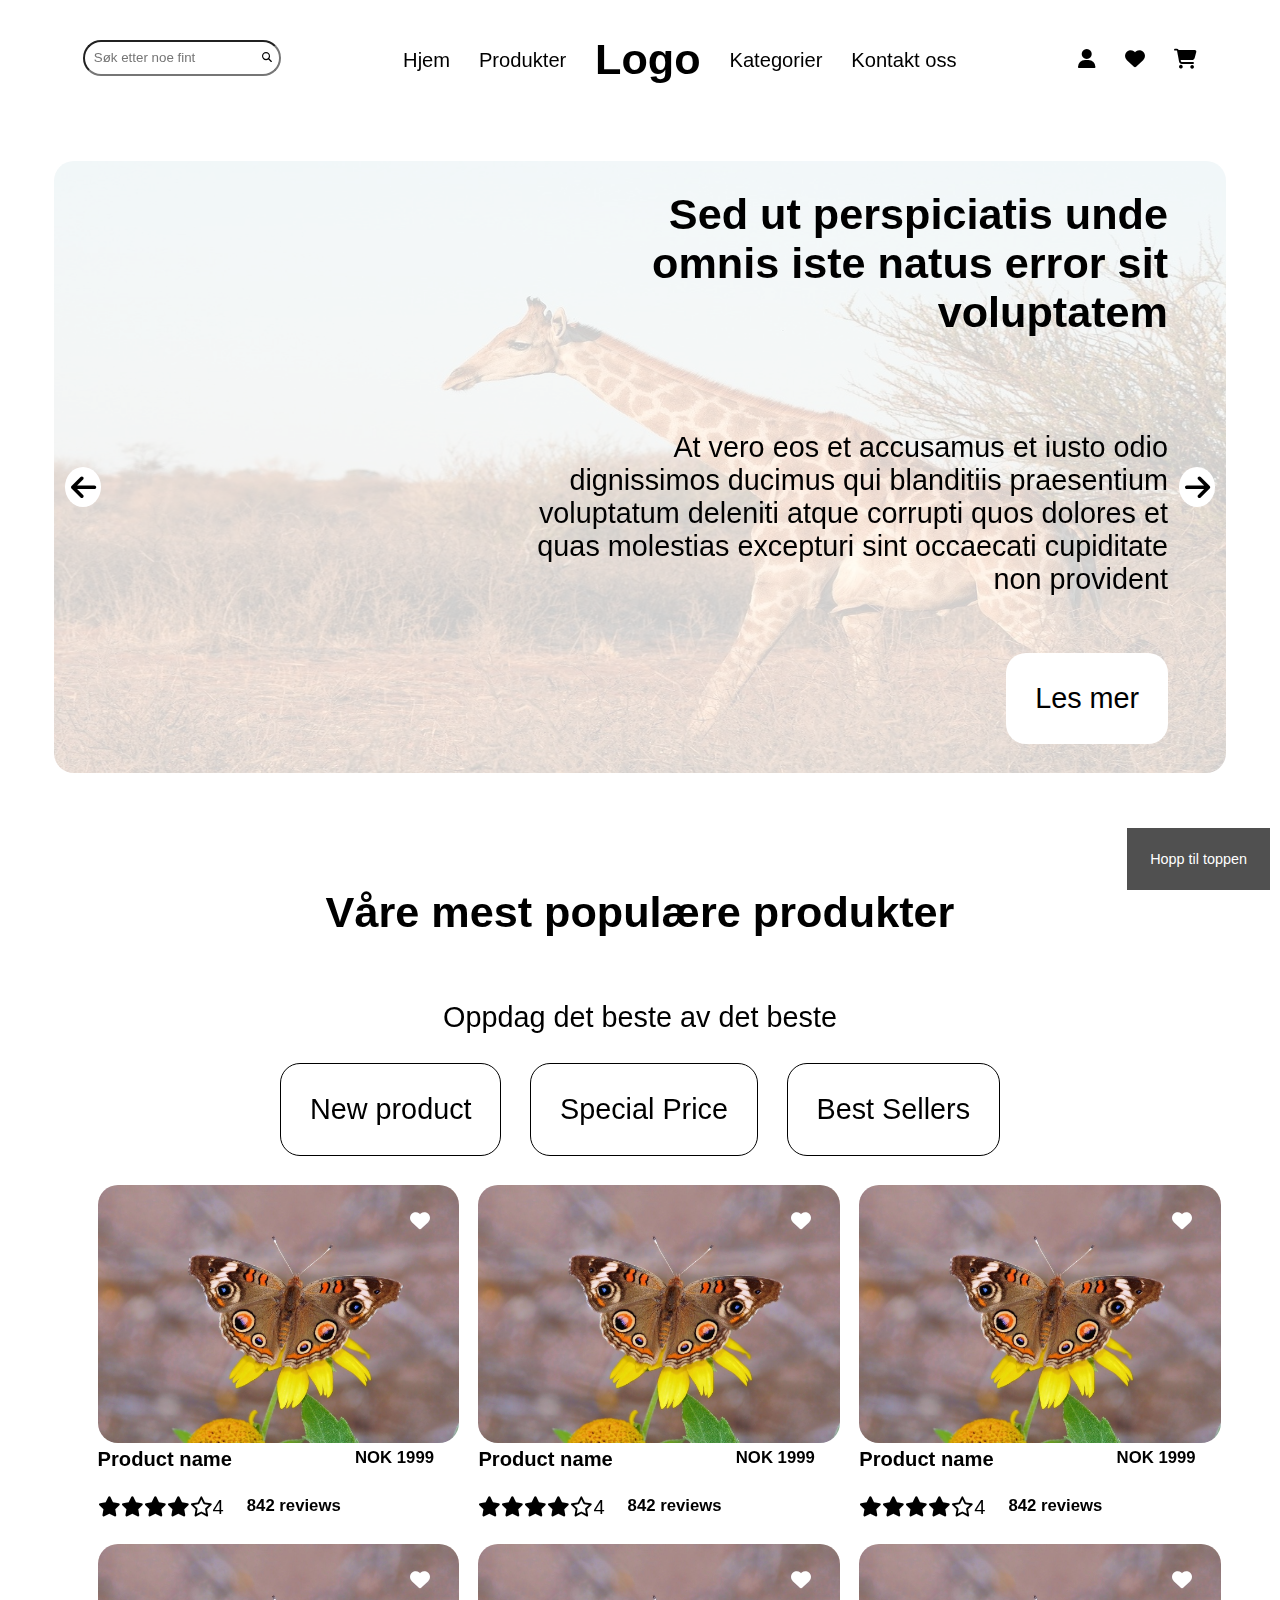
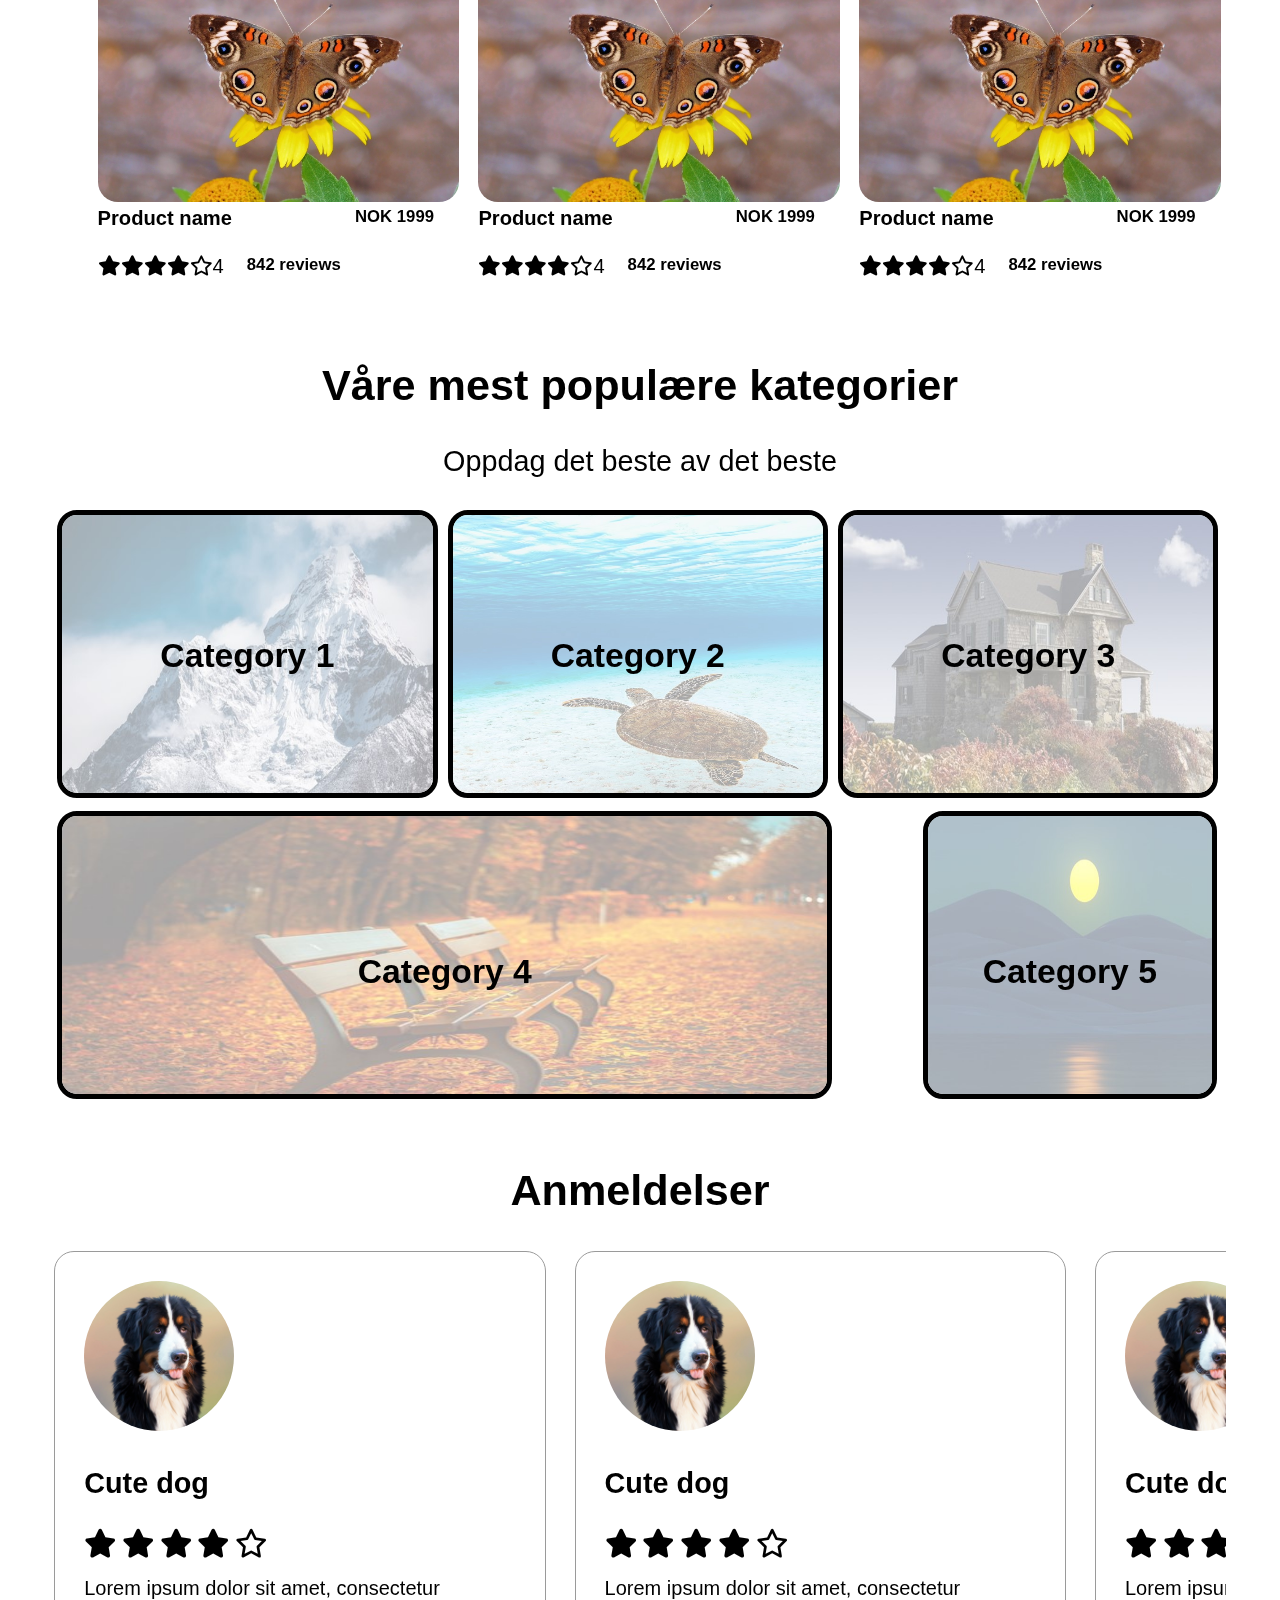
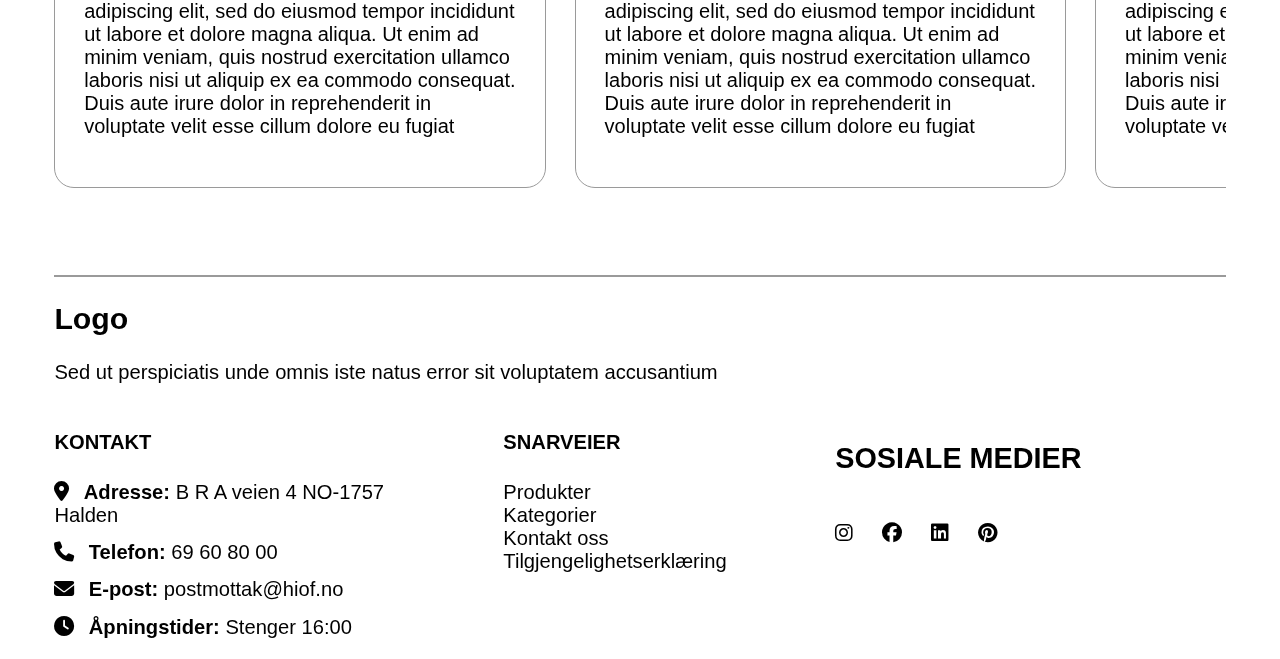
==== commit b9b30089: "Krav A fremdrift" ====
--- a/index.html
+++ b/index.html
@@ -86,7 +86,7 @@
                             <a href="product.html"><img itemprop="image" src="img/butterfly.jpg" alt="Sommerfugl som sitter oppå en gul blomst"> <!--Image by <a href="https://pixabay.com/users/anselmo7511-43046719/?utm_source=link-attribution&utm_medium=referral&utm_campaign=image&utm_content=9093549">Anselmo Rodrigues</a> from <a href="https://pixabay.com//?utm_source=link-attribution&utm_medium=referral&utm_campaign=image&utm_content=9093549">Pixabay</a>--></a>
                         </section>
                         <section class="producthead">
-                            <a href="product.html" itemprop="name">Product name</a>
+                            <p itemprop="name"><a href="product.html">Product name</a></p>
                             <h5 itemprop="offers" itemscope itemtype="https://schema.org/Offer"><span itemprop="priceCurrency">NOK</span> <span itemprop="price">1999</span></h5>
                         </section>
                         <section class="review" itemprop="aggregateRating"
@@ -109,7 +109,7 @@
                             <a href="product.html"><img itemprop="image" src="img/butterfly.jpg" alt="Sommerfugl som sitter oppå en gul blomst"> <!--Image by <a href="https://pixabay.com/users/anselmo7511-43046719/?utm_source=link-attribution&utm_medium=referral&utm_campaign=image&utm_content=9093549">Anselmo Rodrigues</a> from <a href="https://pixabay.com//?utm_source=link-attribution&utm_medium=referral&utm_campaign=image&utm_content=9093549">Pixabay</a>--></a>
                         </section>
                         <section class="producthead">
-                            <a href="product.html" itemprop="name">Product name</a>
+                            <p itemprop="name"><a href="product.html">Product name</a></p>
                             <h5 itemprop="offers" itemscope itemtype="https://schema.org/Offer"><span itemprop="priceCurrency">NOK</span> <span itemprop="price">1999</span></h5>
                         </section>
                         <section class="review" itemprop="aggregateRating"
@@ -132,7 +132,7 @@
                             <a href="product.html"><img itemprop="image" src="img/butterfly.jpg" alt="Sommerfugl som sitter oppå en gul blomst"> <!--Image by <a href="https://pixabay.com/users/anselmo7511-43046719/?utm_source=link-attribution&utm_medium=referral&utm_campaign=image&utm_content=9093549">Anselmo Rodrigues</a> from <a href="https://pixabay.com//?utm_source=link-attribution&utm_medium=referral&utm_campaign=image&utm_content=9093549">Pixabay</a>--></a>
                         </section>
                         <section class="producthead">
-                            <a href="product.html" itemprop="name">Product name</a>
+                            <p itemprop="name"><a href="product.html">Product name</a></p>
                             <h5 itemprop="offers" itemscope itemtype="https://schema.org/Offer"><span itemprop="priceCurrency">NOK</span> <span itemprop="price">1999</span></h5>
                         </section>
                         <section class="review" itemprop="aggregateRating"
@@ -155,7 +155,7 @@
                             <a href="product.html"><img itemprop="image" src="img/butterfly.jpg" alt="Sommerfugl som sitter oppå en gul blomst"> <!--Image by <a href="https://pixabay.com/users/anselmo7511-43046719/?utm_source=link-attribution&utm_medium=referral&utm_campaign=image&utm_content=9093549">Anselmo Rodrigues</a> from <a href="https://pixabay.com//?utm_source=link-attribution&utm_medium=referral&utm_campaign=image&utm_content=9093549">Pixabay</a>--></a>
                         </section>
                         <section class="producthead">
-                            <a href="product.html" itemprop="name">Product name</a>
+                            <p itemprop="name"><a href="product.html">Product name</a></p>
                             <h5 itemprop="offers" itemscope itemtype="https://schema.org/Offer"><span itemprop="priceCurrency">NOK</span> <span itemprop="price">1999</span></h5>
                         </section>
                         <section class="review" itemprop="aggregateRating"
@@ -178,7 +178,7 @@
                             <a href="product.html"><img itemprop="image" src="img/butterfly.jpg" alt="Sommerfugl som sitter oppå en gul blomst"> <!--Image by <a href="https://pixabay.com/users/anselmo7511-43046719/?utm_source=link-attribution&utm_medium=referral&utm_campaign=image&utm_content=9093549">Anselmo Rodrigues</a> from <a href="https://pixabay.com//?utm_source=link-attribution&utm_medium=referral&utm_campaign=image&utm_content=9093549">Pixabay</a>--></a>
                         </section>
                         <section class="producthead">
-                            <a href="product.html" itemprop="name">Product name</a>
+                            <p itemprop="name"><a href="product.html">Product name</a></p>
                             <h5 itemprop="offers" itemscope itemtype="https://schema.org/Offer"><span itemprop="priceCurrency">NOK</span> <span itemprop="price">1999</span></h5>
                         </section>
                         <section class="review" itemprop="aggregateRating"
@@ -201,7 +201,7 @@
                             <a href="product.html"><img itemprop="image" src="img/butterfly.jpg" alt="Sommerfugl som sitter oppå en gul blomst"> <!--Image by <a href="https://pixabay.com/users/anselmo7511-43046719/?utm_source=link-attribution&utm_medium=referral&utm_campaign=image&utm_content=9093549">Anselmo Rodrigues</a> from <a href="https://pixabay.com//?utm_source=link-attribution&utm_medium=referral&utm_campaign=image&utm_content=9093549">Pixabay</a>--></a>
                         </section>
                         <section class="producthead">
-                            <a href="product.html" itemprop="name">Product name</a>
+                            <p itemprop="name"><a href="product.html">Product name</a></p>
                             <h5 itemprop="offers" itemscope itemtype="https://schema.org/Offer"><span itemprop="priceCurrency">NOK</span> <span itemprop="price">1999</span></h5>
                         </section>
                         <section class="review" itemprop="aggregateRating"
--- a/css/style.css
+++ b/css/style.css
@@ -175,7 +175,7 @@
             border-radius: 20px;
         }
 
-        h5 {
+        p, h5 {
             margin-top: 0;
         }
     }
@@ -951,13 +951,15 @@
 }
 
 #skiptop {
-    position: absolute;
-    top: 89%;
-    left: 75%;
-    background-color: rgb(0, 0, 0);
+    position: fixed;
+    bottom: 10px;
+    right: 10px;
+    background-color: rgb(80, 80, 80); /*https://www.w3schools.com/howto/tryit.asp?filename=tryhow_js_scroll_to_top*/
     color: white;
-    padding: 1rem;
+    padding: 0.8rem;
     text-align: center;
+    font-size: 0.5rem;
+    z-index: 999;
 }
 
 *:focus {
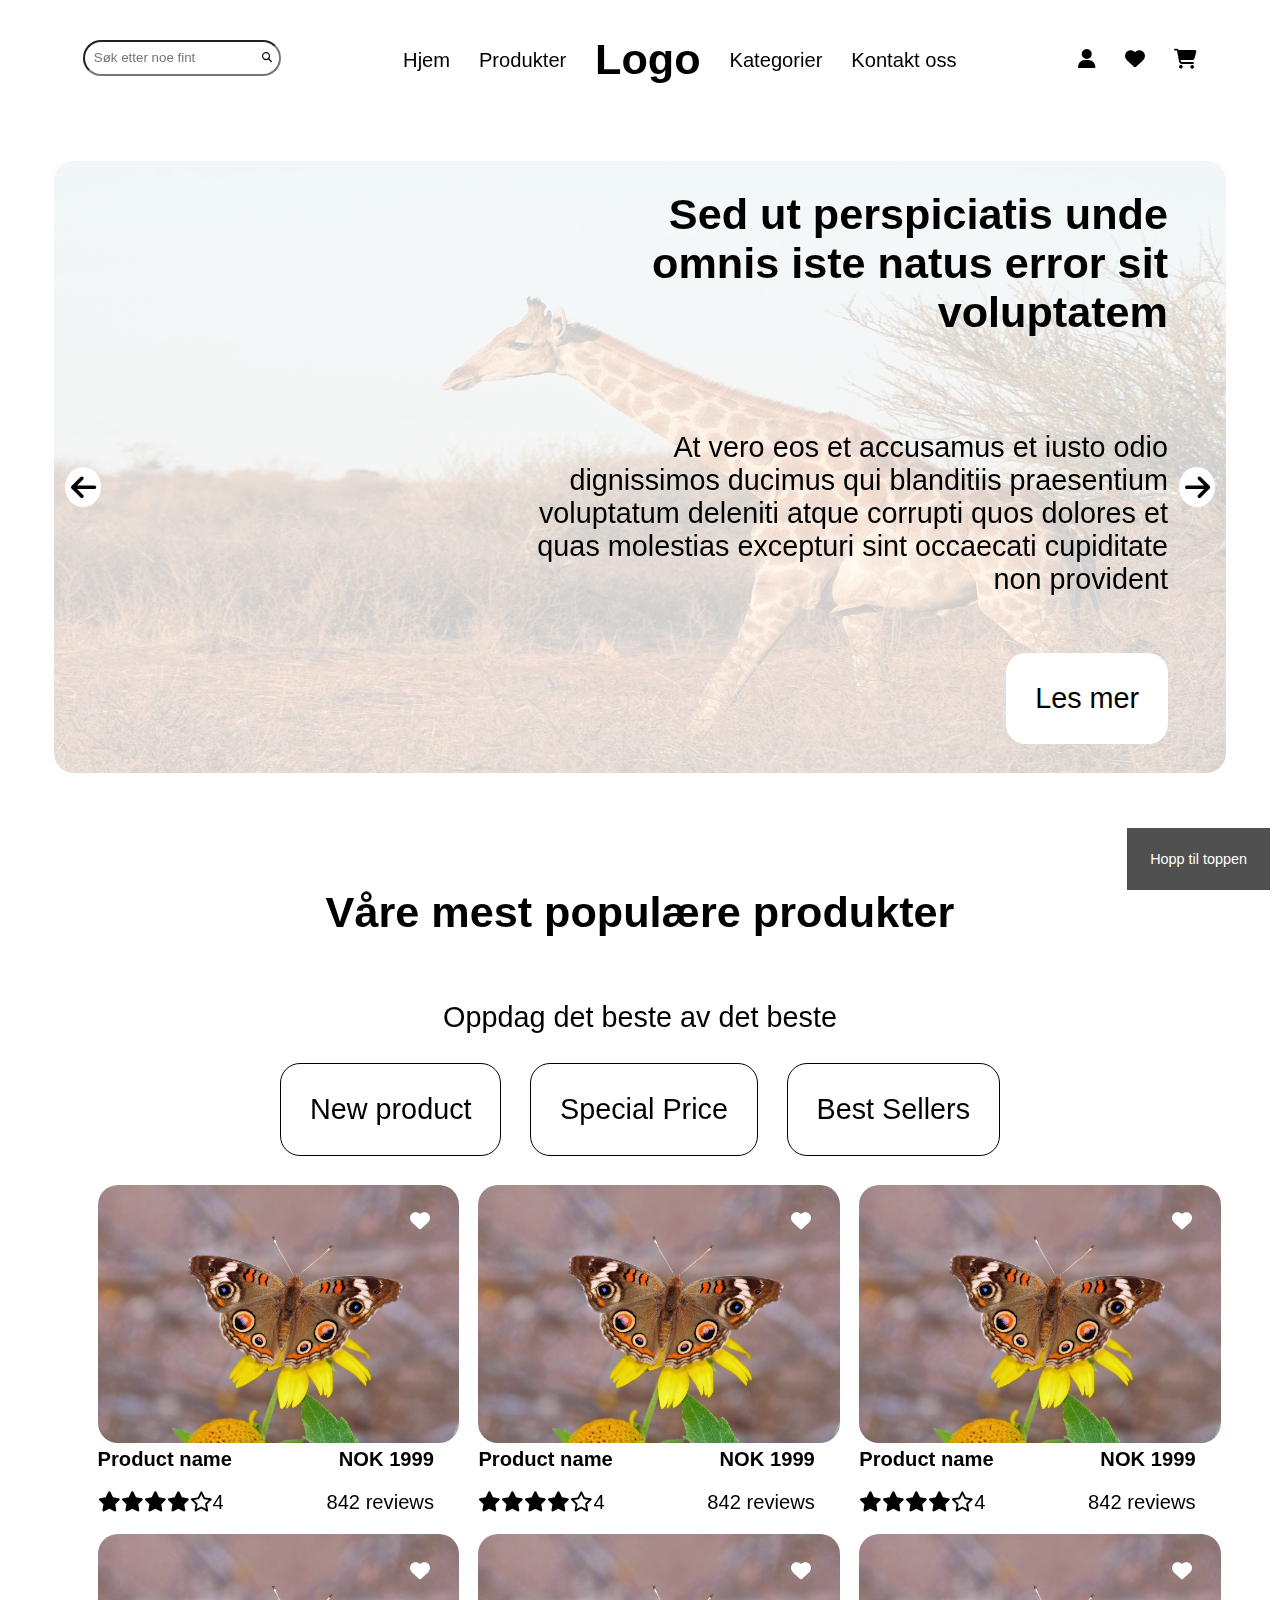
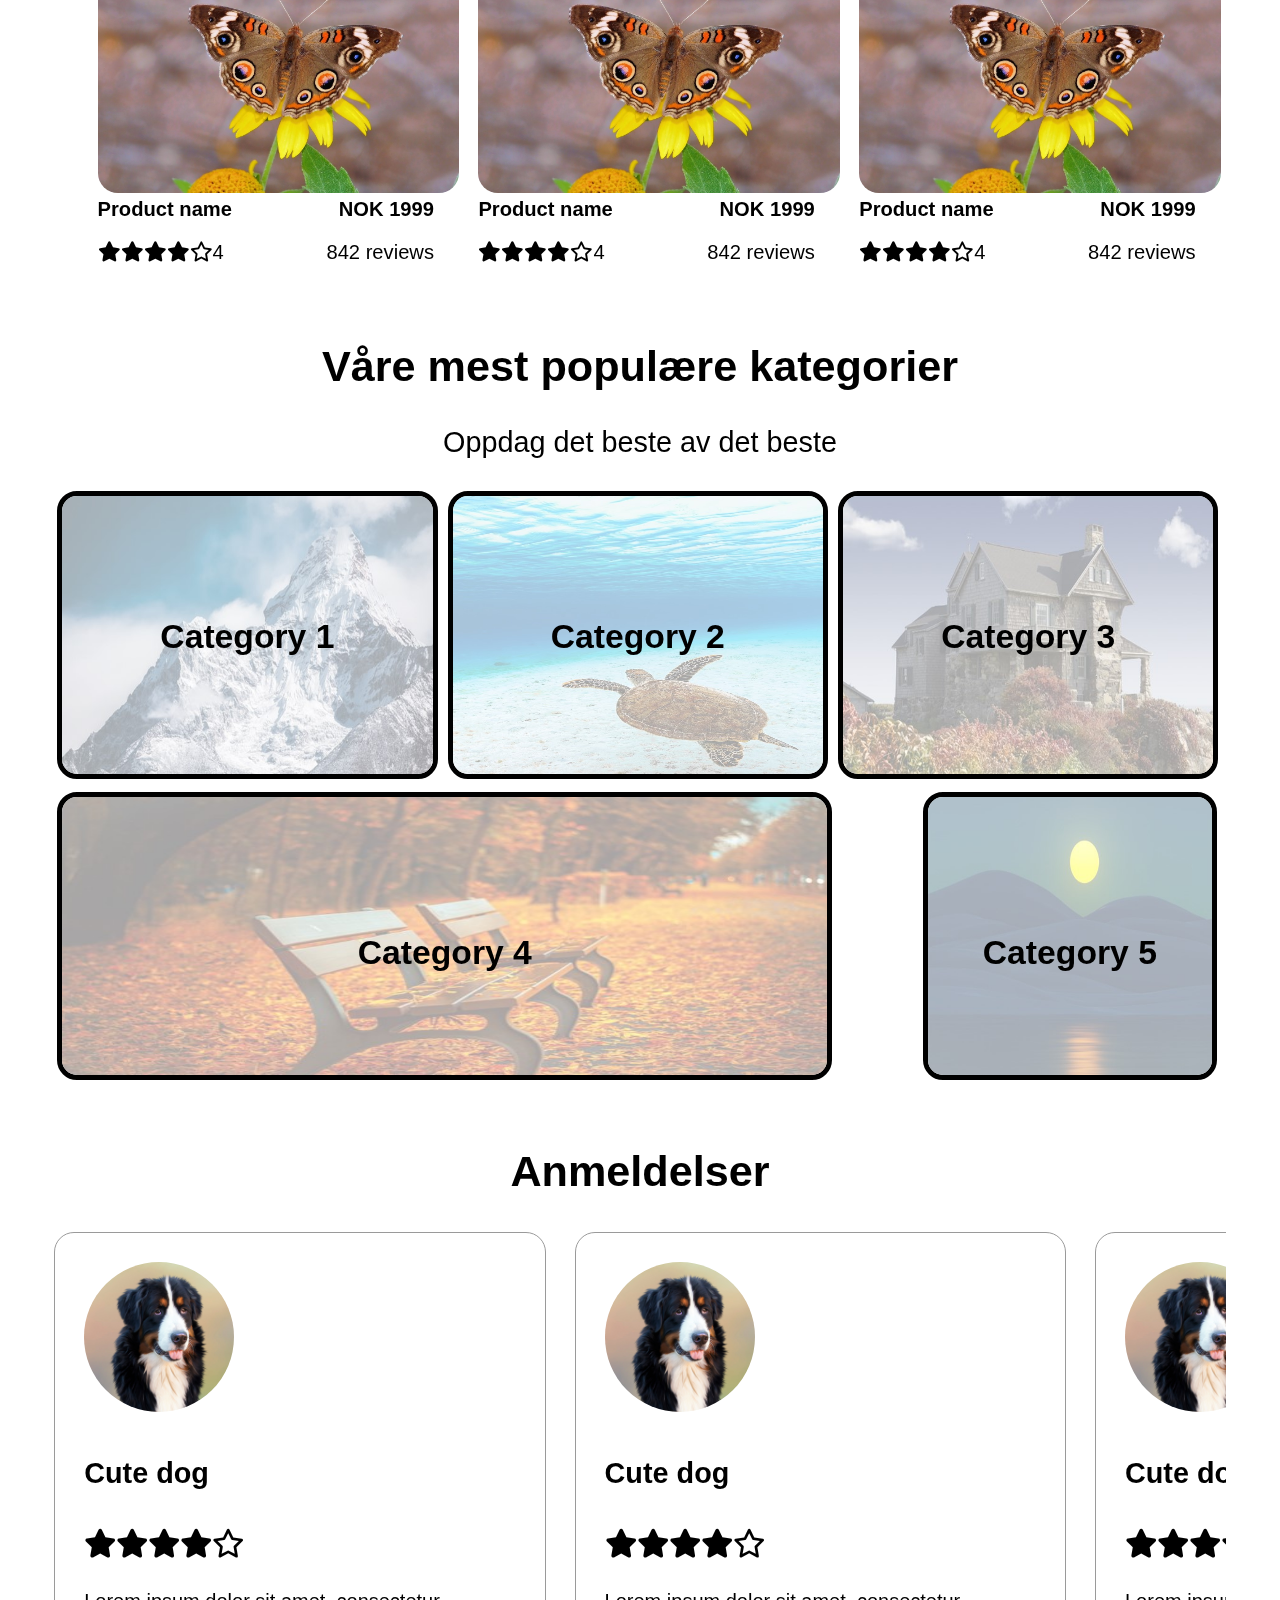
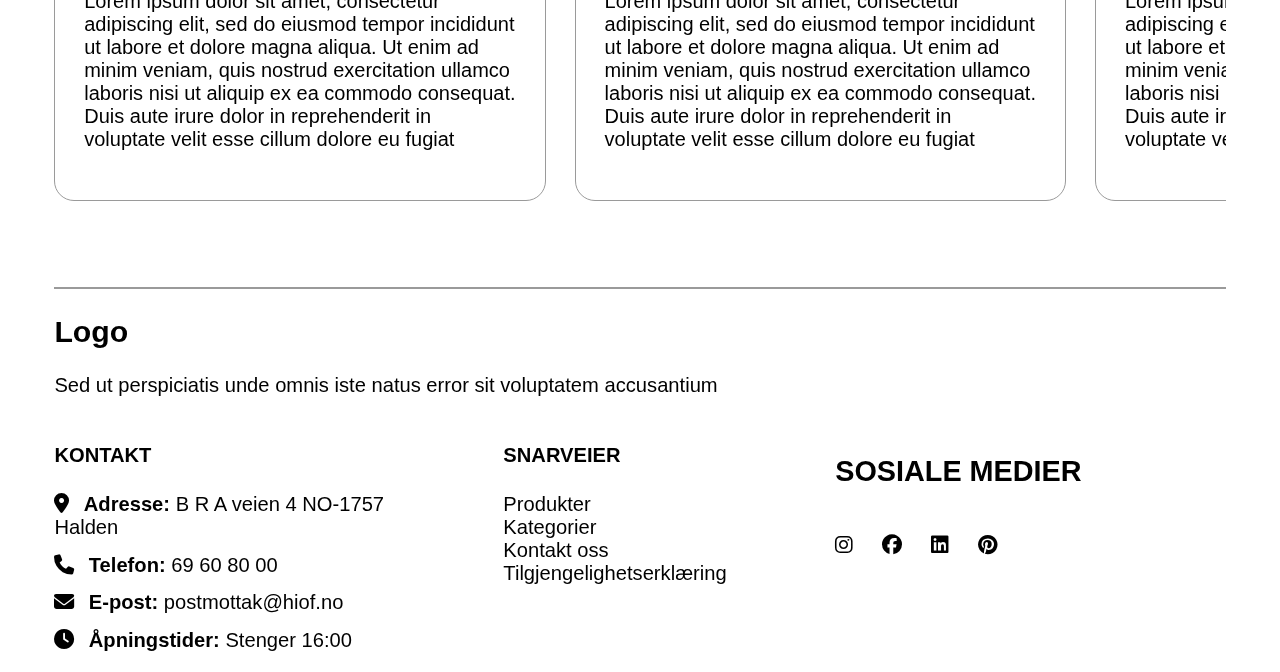
==== commit cbe5c2dd: "Krav A Fremdrift" ====
--- a/index.html
+++ b/index.html
@@ -87,19 +87,19 @@
                         </section>
                         <section class="producthead">
                             <p itemprop="name"><a href="product.html">Product name</a></p>
-                            <h5 itemprop="offers" itemscope itemtype="https://schema.org/Offer"><span itemprop="priceCurrency">NOK</span> <span itemprop="price">1999</span></h5>
-                        </section>
-                        <section class="review" itemprop="aggregateRating"
-                        itemscope itemtype="https://schema.org/AggregateRating">
-                            <ul class="stars">
-                                <li><i class="fa-solid fa-star"></i></li>
-                                <li><i class="fa-solid fa-star"></i></li>
-                                <li><i class="fa-solid fa-star"></i></li>
-                                <li><i class="fa-solid fa-star"></i></li>
-                                <li><i class="fa-regular fa-star"></i></li>
-                                <li itemprop="ratingValue">4</li>
-                            </ul>
-                            <h5><span itemprop="reviewCount">842</span> reviews</h5>
+                            <p itemprop="offers" itemscope itemtype="https://schema.org/Offer"><span itemprop="priceCurrency">NOK</span> <span itemprop="price">1999</span></p>
+                        </section>
+                        <section class="review" itemprop="aggregateRating"
+                        itemscope itemtype="https://schema.org/AggregateRating">
+                            <ul class="stars">
+                                <li><i class="fa-solid fa-star"></i></li>
+                                <li><i class="fa-solid fa-star"></i></li>
+                                <li><i class="fa-solid fa-star"></i></li>
+                                <li><i class="fa-solid fa-star"></i></li>
+                                <li><i class="fa-regular fa-star"></i></li>
+                                <li itemprop="ratingValue">4</li>
+                            </ul>
+                            <p><span itemprop="reviewCount">842</span> reviews</p>
                         </section>
                     </article>
 
@@ -110,19 +110,19 @@
                         </section>
                         <section class="producthead">
                             <p itemprop="name"><a href="product.html">Product name</a></p>
-                            <h5 itemprop="offers" itemscope itemtype="https://schema.org/Offer"><span itemprop="priceCurrency">NOK</span> <span itemprop="price">1999</span></h5>
-                        </section>
-                        <section class="review" itemprop="aggregateRating"
-                        itemscope itemtype="https://schema.org/AggregateRating">
-                            <ul class="stars">
-                                <li><i class="fa-solid fa-star"></i></li>
-                                <li><i class="fa-solid fa-star"></i></li>
-                                <li><i class="fa-solid fa-star"></i></li>
-                                <li><i class="fa-solid fa-star"></i></li>
-                                <li><i class="fa-regular fa-star"></i></li>
-                                <li itemprop="ratingValue">4</li>
-                            </ul>
-                            <h5><span itemprop="reviewCount">842</span> reviews</h5>
+                            <p itemprop="offers" itemscope itemtype="https://schema.org/Offer"><span itemprop="priceCurrency">NOK</span> <span itemprop="price">1999</span></p>
+                        </section>
+                        <section class="review" itemprop="aggregateRating"
+                        itemscope itemtype="https://schema.org/AggregateRating">
+                            <ul class="stars">
+                                <li><i class="fa-solid fa-star"></i></li>
+                                <li><i class="fa-solid fa-star"></i></li>
+                                <li><i class="fa-solid fa-star"></i></li>
+                                <li><i class="fa-solid fa-star"></i></li>
+                                <li><i class="fa-regular fa-star"></i></li>
+                                <li itemprop="ratingValue">4</li>
+                            </ul>
+                            <p><span itemprop="reviewCount">842</span> reviews</p>
                         </section>
                     </article>
 
@@ -133,19 +133,19 @@
                         </section>
                         <section class="producthead">
                             <p itemprop="name"><a href="product.html">Product name</a></p>
-                            <h5 itemprop="offers" itemscope itemtype="https://schema.org/Offer"><span itemprop="priceCurrency">NOK</span> <span itemprop="price">1999</span></h5>
-                        </section>
-                        <section class="review" itemprop="aggregateRating"
-                        itemscope itemtype="https://schema.org/AggregateRating">
-                            <ul class="stars">
-                                <li><i class="fa-solid fa-star"></i></li>
-                                <li><i class="fa-solid fa-star"></i></li>
-                                <li><i class="fa-solid fa-star"></i></li>
-                                <li><i class="fa-solid fa-star"></i></li>
-                                <li><i class="fa-regular fa-star"></i></li>
-                                <li itemprop="ratingValue">4</li>
-                            </ul>
-                            <h5><span itemprop="reviewCount">842</span> reviews</h5>
+                            <p itemprop="offers" itemscope itemtype="https://schema.org/Offer"><span itemprop="priceCurrency">NOK</span> <span itemprop="price">1999</span></p>
+                        </section>
+                        <section class="review" itemprop="aggregateRating"
+                        itemscope itemtype="https://schema.org/AggregateRating">
+                            <ul class="stars">
+                                <li><i class="fa-solid fa-star"></i></li>
+                                <li><i class="fa-solid fa-star"></i></li>
+                                <li><i class="fa-solid fa-star"></i></li>
+                                <li><i class="fa-solid fa-star"></i></li>
+                                <li><i class="fa-regular fa-star"></i></li>
+                                <li itemprop="ratingValue">4</li>
+                            </ul>
+                            <p><span itemprop="reviewCount">842</span> reviews</p>
                         </section>
                     </article>
 
@@ -156,19 +156,19 @@
                         </section>
                         <section class="producthead">
                             <p itemprop="name"><a href="product.html">Product name</a></p>
-                            <h5 itemprop="offers" itemscope itemtype="https://schema.org/Offer"><span itemprop="priceCurrency">NOK</span> <span itemprop="price">1999</span></h5>
-                        </section>
-                        <section class="review" itemprop="aggregateRating"
-                        itemscope itemtype="https://schema.org/AggregateRating">
-                            <ul class="stars">
-                                <li><i class="fa-solid fa-star"></i></li>
-                                <li><i class="fa-solid fa-star"></i></li>
-                                <li><i class="fa-solid fa-star"></i></li>
-                                <li><i class="fa-solid fa-star"></i></li>
-                                <li><i class="fa-regular fa-star"></i></li>
-                                <li itemprop="ratingValue">4</li>
-                            </ul>
-                            <h5><span itemprop="reviewCount">842</span> reviews</h5>
+                            <p itemprop="offers" itemscope itemtype="https://schema.org/Offer"><span itemprop="priceCurrency">NOK</span> <span itemprop="price">1999</span></p>
+                        </section>
+                        <section class="review" itemprop="aggregateRating"
+                        itemscope itemtype="https://schema.org/AggregateRating">
+                            <ul class="stars">
+                                <li><i class="fa-solid fa-star"></i></li>
+                                <li><i class="fa-solid fa-star"></i></li>
+                                <li><i class="fa-solid fa-star"></i></li>
+                                <li><i class="fa-solid fa-star"></i></li>
+                                <li><i class="fa-regular fa-star"></i></li>
+                                <li itemprop="ratingValue">4</li>
+                            </ul>
+                            <p><span itemprop="reviewCount">842</span> reviews</p>
                         </section>
                     </article>
 
@@ -179,19 +179,19 @@
                         </section>
                         <section class="producthead">
                             <p itemprop="name"><a href="product.html">Product name</a></p>
-                            <h5 itemprop="offers" itemscope itemtype="https://schema.org/Offer"><span itemprop="priceCurrency">NOK</span> <span itemprop="price">1999</span></h5>
-                        </section>
-                        <section class="review" itemprop="aggregateRating"
-                        itemscope itemtype="https://schema.org/AggregateRating">
-                            <ul class="stars">
-                                <li><i class="fa-solid fa-star"></i></li>
-                                <li><i class="fa-solid fa-star"></i></li>
-                                <li><i class="fa-solid fa-star"></i></li>
-                                <li><i class="fa-solid fa-star"></i></li>
-                                <li><i class="fa-regular fa-star"></i></li>
-                                <li itemprop="ratingValue">4</li>
-                            </ul>
-                            <h5><span itemprop="reviewCount">842</span> reviews</h5>
+                            <p itemprop="offers" itemscope itemtype="https://schema.org/Offer"><span itemprop="priceCurrency">NOK</span> <span itemprop="price">1999</span></p>
+                        </section>
+                        <section class="review" itemprop="aggregateRating"
+                        itemscope itemtype="https://schema.org/AggregateRating">
+                            <ul class="stars">
+                                <li><i class="fa-solid fa-star"></i></li>
+                                <li><i class="fa-solid fa-star"></i></li>
+                                <li><i class="fa-solid fa-star"></i></li>
+                                <li><i class="fa-solid fa-star"></i></li>
+                                <li><i class="fa-regular fa-star"></i></li>
+                                <li itemprop="ratingValue">4</li>
+                            </ul>
+                            <p><span itemprop="reviewCount">842</span> reviews</p>
                         </section>
                     </article>
 
@@ -202,19 +202,19 @@
                         </section>
                         <section class="producthead">
                             <p itemprop="name"><a href="product.html">Product name</a></p>
-                            <h5 itemprop="offers" itemscope itemtype="https://schema.org/Offer"><span itemprop="priceCurrency">NOK</span> <span itemprop="price">1999</span></h5>
-                        </section>
-                        <section class="review" itemprop="aggregateRating"
-                        itemscope itemtype="https://schema.org/AggregateRating">
-                            <ul class="stars">
-                                <li><i class="fa-solid fa-star"></i></li>
-                                <li><i class="fa-solid fa-star"></i></li>
-                                <li><i class="fa-solid fa-star"></i></li>
-                                <li><i class="fa-solid fa-star"></i></li>
-                                <li><i class="fa-regular fa-star"></i></li>
-                                <li itemprop="ratingValue">4</li>
-                            </ul>
-                            <h5><span itemprop="reviewCount">842</span> reviews</h5>
+                            <p itemprop="offers" itemscope itemtype="https://schema.org/Offer"><span itemprop="priceCurrency">NOK</span> <span itemprop="price">1999</span></p>
+                        </section>
+                        <section class="review" itemprop="aggregateRating"
+                        itemscope itemtype="https://schema.org/AggregateRating">
+                            <ul class="stars">
+                                <li><i class="fa-solid fa-star"></i></li>
+                                <li><i class="fa-solid fa-star"></i></li>
+                                <li><i class="fa-solid fa-star"></i></li>
+                                <li><i class="fa-solid fa-star"></i></li>
+                                <li><i class="fa-regular fa-star"></i></li>
+                                <li itemprop="ratingValue">4</li>
+                            </ul>
+                            <p><span itemprop="reviewCount">842</span> reviews</p>
                         </section>
                     </article>
                 </section>
@@ -251,53 +251,53 @@
                 <section class="scroll-container">
                     <article class="anm">
                         <img src="img/dog.jpg" alt="Søt svart, hvit og og brun hund med tunga ut"> <!--Image by <a href="https://pixabay.com/users/beatriz57-189088/?utm_source=link-attribution&utm_medium=referral&utm_campaign=image&utm_content=287420">Beatrix Döring</a> from <a href="https://pixabay.com//?utm_source=link-attribution&utm_medium=referral&utm_campaign=image&utm_content=287420">Pixabay</a>-->
-                        <p class="dogtitle">Cute dog</p>
-                        <section class="review">
-                            <i class="fa-solid fa-star"></i>
-                            <i class="fa-solid fa-star"></i>
-                            <i class="fa-solid fa-star"></i>
-                            <i class="fa-solid fa-star"></i>
-                            <i class="fa-regular fa-star"></i>
-                        </section>
+                        <h4 class="dogtitle">Cute dog</h4>
+                        <ul class="stars">
+                            <li><i class="fa-solid fa-star"></i></li>
+                            <li><i class="fa-solid fa-star"></i></li>
+                            <li><i class="fa-solid fa-star"></i></li>
+                            <li><i class="fa-solid fa-star"></i></li>
+                            <li><i class="fa-regular fa-star"></i></li>
+                        </ul>
                         <p>Lorem ipsum dolor sit amet, consectetur adipiscing elit, sed do eiusmod tempor incididunt ut labore et dolore magna aliqua. Ut enim ad minim veniam, quis nostrud exercitation ullamco laboris nisi ut aliquip ex ea commodo consequat. Duis aute irure dolor in reprehenderit in voluptate velit esse cillum dolore eu fugiat</p>
                     </article>
 
                     <article class="anm">
                         <img src="img/dog.jpg" alt="Søt svart, hvit og og brun hund med tunga ut"> <!--Image by <a href="https://pixabay.com/users/beatriz57-189088/?utm_source=link-attribution&utm_medium=referral&utm_campaign=image&utm_content=287420">Beatrix Döring</a> from <a href="https://pixabay.com//?utm_source=link-attribution&utm_medium=referral&utm_campaign=image&utm_content=287420">Pixabay</a>-->
-                        <p class="dogtitle">Cute dog</p>
-                        <section class="review">
-                            <i class="fa-solid fa-star"></i>
-                            <i class="fa-solid fa-star"></i>
-                            <i class="fa-solid fa-star"></i>
-                            <i class="fa-solid fa-star"></i>
-                            <i class="fa-regular fa-star"></i>
-                        </section>
+                        <h4 class="dogtitle">Cute dog</h4>
+                        <ul class="stars">
+                            <li><i class="fa-solid fa-star"></i></li>
+                            <li><i class="fa-solid fa-star"></i></li>
+                            <li><i class="fa-solid fa-star"></i></li>
+                            <li><i class="fa-solid fa-star"></i></li>
+                            <li><i class="fa-regular fa-star"></i></li>
+                        </ul>
                         <p>Lorem ipsum dolor sit amet, consectetur adipiscing elit, sed do eiusmod tempor incididunt ut labore et dolore magna aliqua. Ut enim ad minim veniam, quis nostrud exercitation ullamco laboris nisi ut aliquip ex ea commodo consequat. Duis aute irure dolor in reprehenderit in voluptate velit esse cillum dolore eu fugiat</p>
                     </article>
 
                     <article class="anm">
                         <img src="img/dog.jpg" alt="Søt svart, hvit og og brun hund med tunga ut"> <!--Image by <a href="https://pixabay.com/users/beatriz57-189088/?utm_source=link-attribution&utm_medium=referral&utm_campaign=image&utm_content=287420">Beatrix Döring</a> from <a href="https://pixabay.com//?utm_source=link-attribution&utm_medium=referral&utm_campaign=image&utm_content=287420">Pixabay</a>-->
-                        <p class="dogtitle">Cute dog</p>
-                        <section class="review">
-                            <i class="fa-solid fa-star"></i>
-                            <i class="fa-solid fa-star"></i>
-                            <i class="fa-solid fa-star"></i>
-                            <i class="fa-solid fa-star"></i>
-                            <i class="fa-regular fa-star"></i>
-                        </section>
+                        <h4 class="dogtitle">Cute dog</h4>
+                        <ul class="stars">
+                            <li><i class="fa-solid fa-star"></i></li>
+                            <li><i class="fa-solid fa-star"></i></li>
+                            <li><i class="fa-solid fa-star"></i></li>
+                            <li><i class="fa-solid fa-star"></i></li>
+                            <li><i class="fa-regular fa-star"></i></li>
+                        </ul>
                         <p>Lorem ipsum dolor sit amet, consectetur adipiscing elit, sed do eiusmod tempor incididunt ut labore et dolore magna aliqua. Ut enim ad minim veniam, quis nostrud exercitation ullamco laboris nisi ut aliquip ex ea commodo consequat. Duis aute irure dolor in reprehenderit in voluptate velit esse cillum dolore eu fugiat</p>
                     </article>
 
                     <article class="anm">
                         <img src="img/dog.jpg" alt="Søt svart, hvit og og brun hund med tunga ut"> <!--Image by <a href="https://pixabay.com/users/beatriz57-189088/?utm_source=link-attribution&utm_medium=referral&utm_campaign=image&utm_content=287420">Beatrix Döring</a> from <a href="https://pixabay.com//?utm_source=link-attribution&utm_medium=referral&utm_campaign=image&utm_content=287420">Pixabay</a>-->
-                        <p class="dogtitle">Cute dog</p>
-                        <section class="review">
-                            <i class="fa-solid fa-star"></i>
-                            <i class="fa-solid fa-star"></i>
-                            <i class="fa-solid fa-star"></i>
-                            <i class="fa-solid fa-star"></i>
-                            <i class="fa-regular fa-star"></i>
-                        </section>
+                        <h4 class="dogtitle">Cute dog</h4>
+                        <ul class="stars">
+                            <li><i class="fa-solid fa-star"></i></li>
+                            <li><i class="fa-solid fa-star"></i></li>
+                            <li><i class="fa-solid fa-star"></i></li>
+                            <li><i class="fa-solid fa-star"></i></li>
+                            <li><i class="fa-regular fa-star"></i></li>
+                        </ul>
                         <p>Lorem ipsum dolor sit amet, consectetur adipiscing elit, sed do eiusmod tempor incididunt ut labore et dolore magna aliqua. Ut enim ad minim veniam, quis nostrud exercitation ullamco laboris nisi ut aliquip ex ea commodo consequat. Duis aute irure dolor in reprehenderit in voluptate velit esse cillum dolore eu fugiat</p>
                     </article>
                 </section>
--- a/css/style.css
+++ b/css/style.css
@@ -175,7 +175,7 @@
             border-radius: 20px;
         }
 
-        p, h5 {
+        p  {
             margin-top: 0;
         }
     }
@@ -247,9 +247,10 @@
 
 .review {
     display: flex;
+    justify-content: space-between;
     gap: 0.2rem;
     
-    h5 {
+    p {
         margin-top: 0.1rem;
         margin-left: 0.6rem;
     }
@@ -424,6 +425,7 @@
         grid-column-end: 2;
         grid-row-start: 3;
         grid-row-end: 4;
+        width: 70%;
     }
 
     #sosiale_medier {
@@ -640,10 +642,11 @@
             border-style: solid;
             border-radius: 20px;
             padding: 1rem;
-        }
-
-        h4 {
-            margin-top: 0;
+
+            #det4author {
+
+                font-weight: bold;
+            }
         }
 
         .stars2 {
@@ -825,6 +828,7 @@
     .price {
         margin-bottom: 0.5rem;
         margin-left: 1.2rem;
+        font-weight: bold;
     }
 
     p {
@@ -1485,6 +1489,7 @@
 
             grid-template-columns: 1fr 1fr 1fr;
             grid-template-rows: auto;
+            max-height: 1270px;
         
             img {
                 width: 100%;
@@ -1532,7 +1537,7 @@
             display: flex;
             flex-direction: column;
             overflow: scroll;
-            max-height: 1150px;
+            max-height: 1400px;
 
             label select:hover {
                 border-width: 4px;
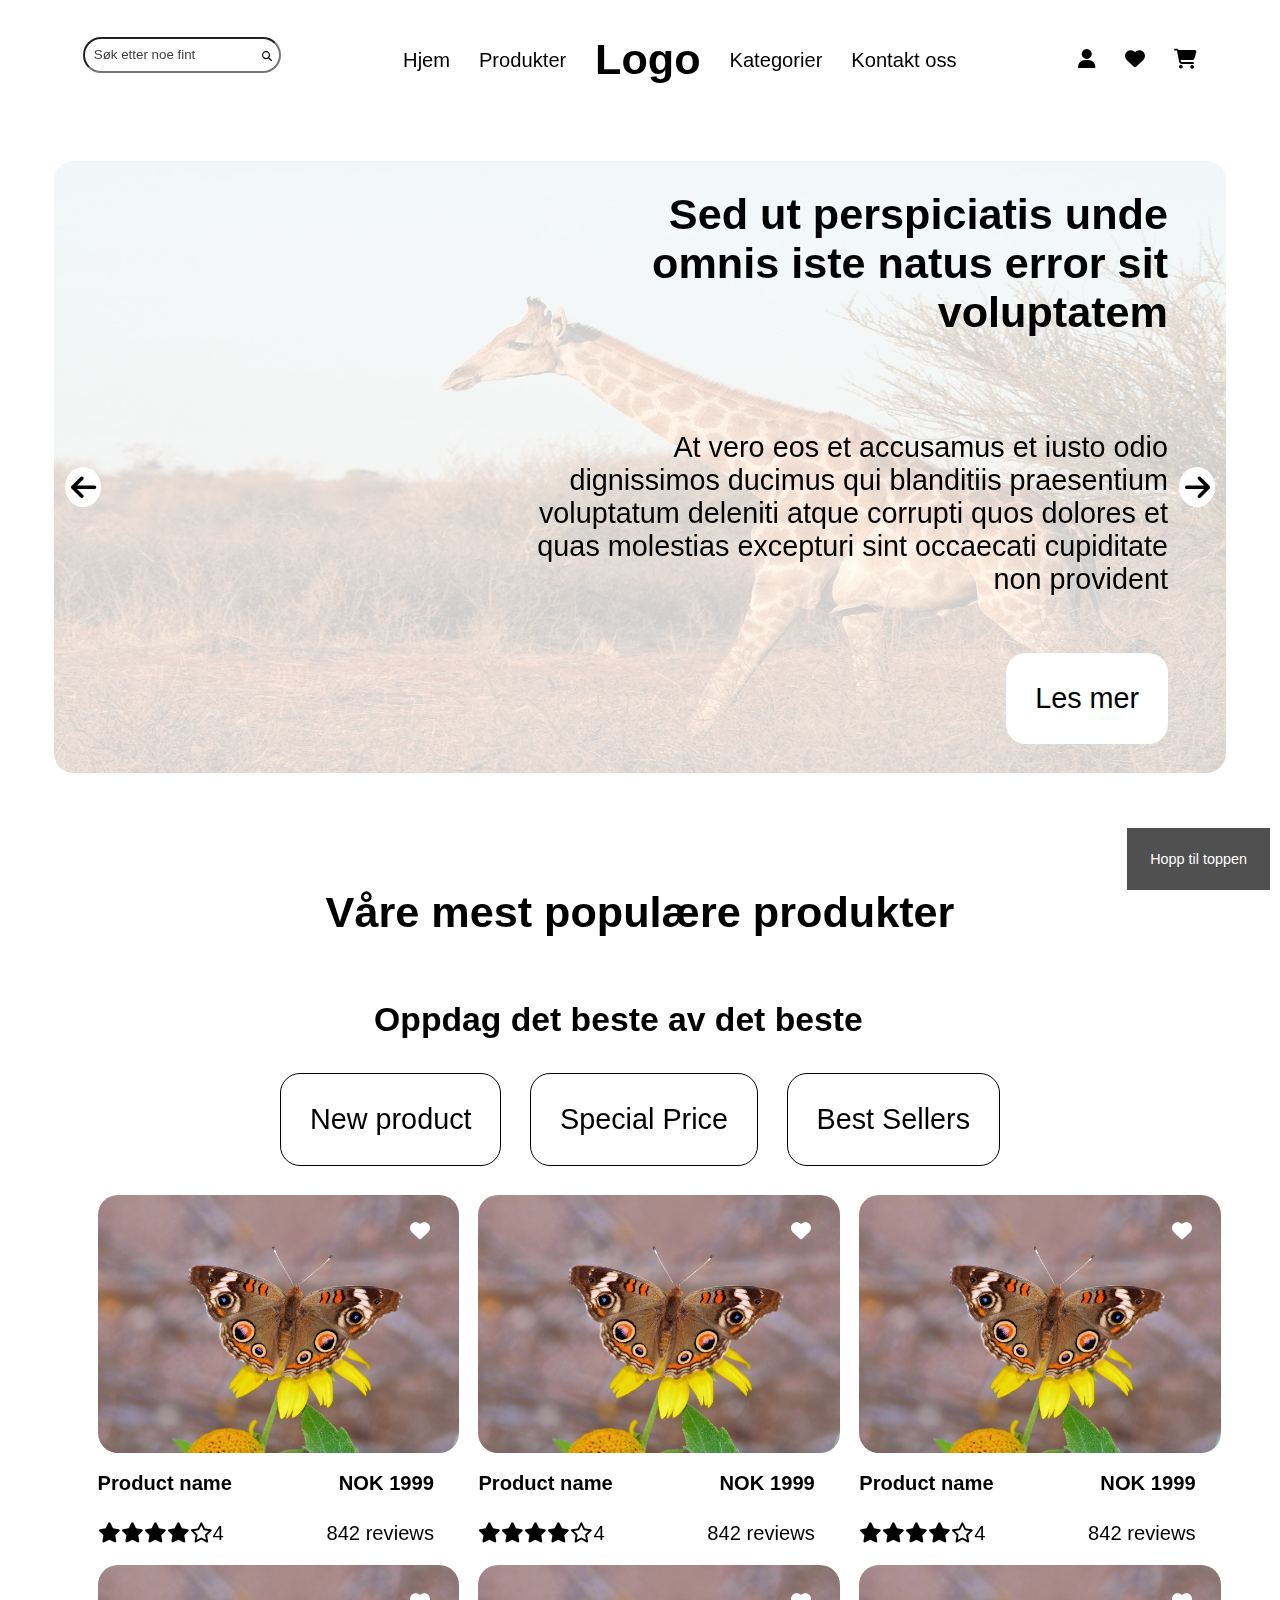
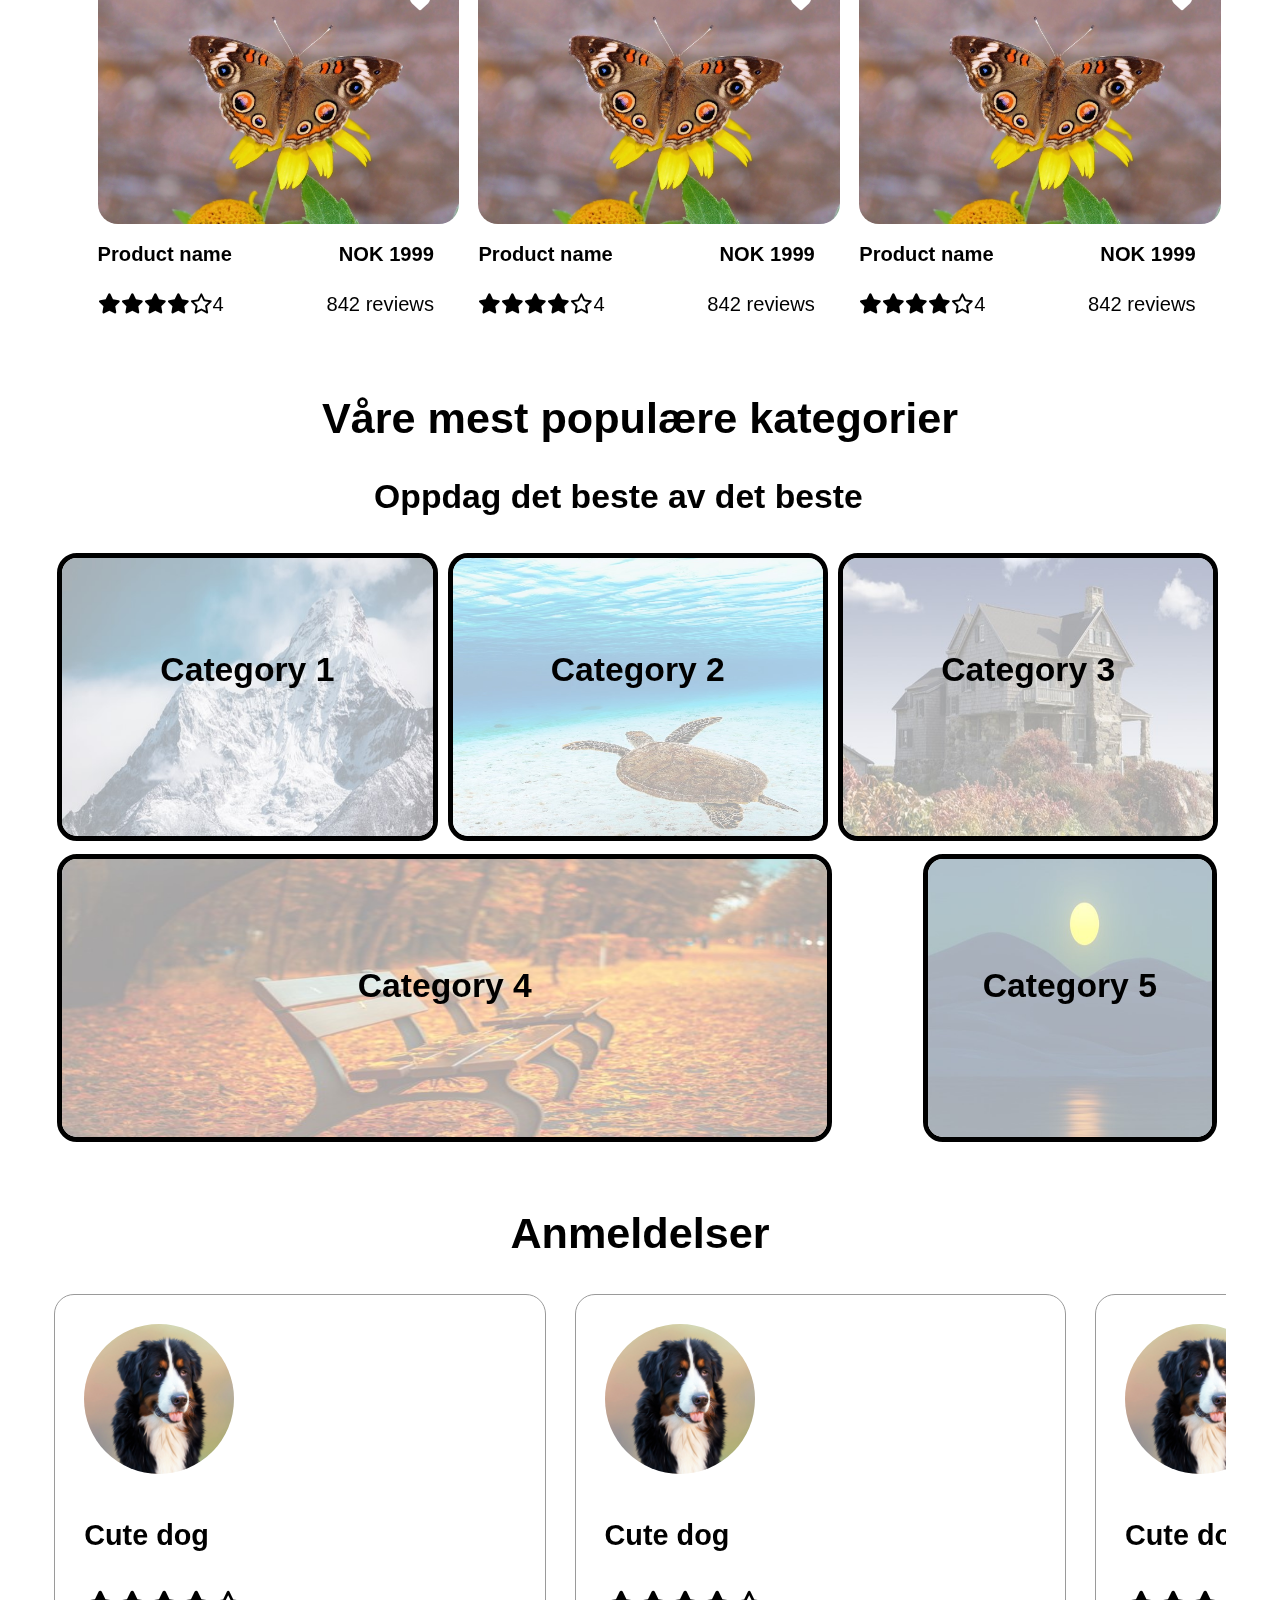
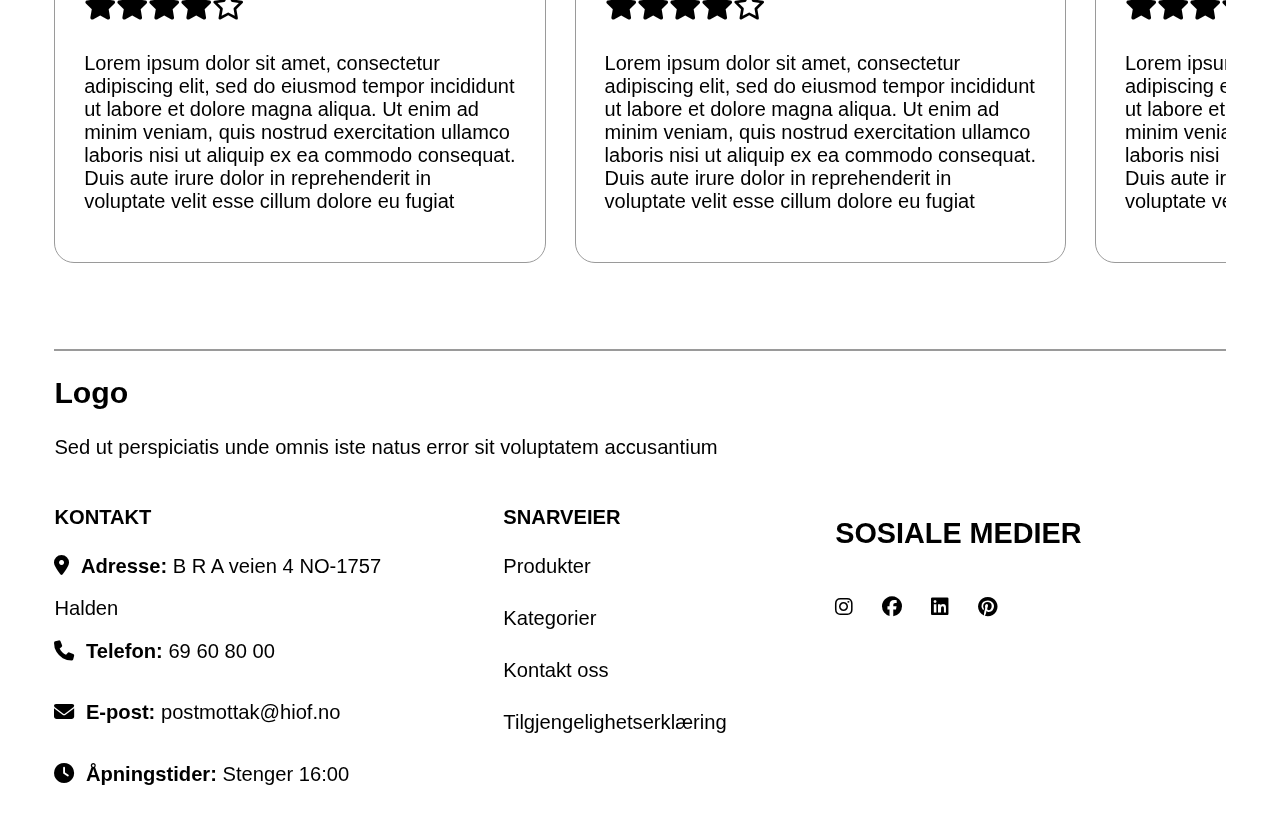
==== commit 665ae0b2: "Krav A fremdrift" ====
--- a/index.html
+++ b/index.html
@@ -1,8 +1,10 @@
 <!DOCTYPE html>
-<html lang="nb">
+<html lang="no">
 <head>
     <meta charset="UTF-8">
     <meta name="viewport" content="width=device-width, initial-scale=1.0">
+    <meta name="description" content="Hovedsiden for Webutvikling Eksamen 2024.">
+    <meta name="author" content="Daniel Karlsen">
     <link href="ikoner/css/fontawesome.css" rel="stylesheet">
     <link href="ikoner/css/brands.css" rel="stylesheet">
     <link href="ikoner/css/solid.css" rel="stylesheet">
@@ -18,10 +20,12 @@
                     <li><a tabindex="1" href="#popular_products">Hopp til hovedinnholdet</a></li>
                 </ul>
             </nav>
-            <label>
-                <input type="search" placeholder="Søk etter noe fint">
-                <i class="fa-solid fa-magnifying-glass magglass"></i>
-            </label>
+            <form>
+                <label for="searcharea">
+                    <input id="searcharea" type="search" placeholder="Søk etter noe fint">
+                    <i class="fa-solid fa-magnifying-glass magglass"></i>
+                </label>
+            </form>
             <nav class="nav1">
                 <ul>
                     <li><a href="index.html">Hjem</a></li>
@@ -35,7 +39,7 @@
                 <ul class="navul2">
                     <li><i class="fa-solid fa-user"></i></li>
                     <li><i class="fa-solid fa-heart"></i></li>
-                    <li><a href="checkout.html"><i class="fa-solid fa-cart-shopping"></i></a></li>
+                    <li><a aria-label="Til handlekurven" href="checkout.html"><i class="fa-solid fa-cart-shopping"></i></a></li> <!--Lagt til aria label for skjermleser-->
                 </ul>
             </nav>
         </header>
@@ -72,7 +76,7 @@
 
             <section id="popular_products">
                 <h2>Våre mest populære produkter</h2>
-                <p>Oppdag det beste av det beste</p>
+                <h3>Oppdag det beste av det beste</h3>
                 <nav id="product_category">
                     <a href="product.html">New product</a>
                     <a href="product.html">Special Price</a>
@@ -86,7 +90,7 @@
                             <a href="product.html"><img itemprop="image" src="img/butterfly.jpg" alt="Sommerfugl som sitter oppå en gul blomst"> <!--Image by <a href="https://pixabay.com/users/anselmo7511-43046719/?utm_source=link-attribution&utm_medium=referral&utm_campaign=image&utm_content=9093549">Anselmo Rodrigues</a> from <a href="https://pixabay.com//?utm_source=link-attribution&utm_medium=referral&utm_campaign=image&utm_content=9093549">Pixabay</a>--></a>
                         </section>
                         <section class="producthead">
-                            <p itemprop="name"><a href="product.html">Product name</a></p>
+                            <h4 itemprop="name"><a href="product.html">Product name</a></h4>
                             <p itemprop="offers" itemscope itemtype="https://schema.org/Offer"><span itemprop="priceCurrency">NOK</span> <span itemprop="price">1999</span></p>
                         </section>
                         <section class="review" itemprop="aggregateRating"
@@ -109,7 +113,7 @@
                             <a href="product.html"><img itemprop="image" src="img/butterfly.jpg" alt="Sommerfugl som sitter oppå en gul blomst"> <!--Image by <a href="https://pixabay.com/users/anselmo7511-43046719/?utm_source=link-attribution&utm_medium=referral&utm_campaign=image&utm_content=9093549">Anselmo Rodrigues</a> from <a href="https://pixabay.com//?utm_source=link-attribution&utm_medium=referral&utm_campaign=image&utm_content=9093549">Pixabay</a>--></a>
                         </section>
                         <section class="producthead">
-                            <p itemprop="name"><a href="product.html">Product name</a></p>
+                            <h4 itemprop="name"><a href="product.html">Product name</a></h4>
                             <p itemprop="offers" itemscope itemtype="https://schema.org/Offer"><span itemprop="priceCurrency">NOK</span> <span itemprop="price">1999</span></p>
                         </section>
                         <section class="review" itemprop="aggregateRating"
@@ -132,7 +136,7 @@
                             <a href="product.html"><img itemprop="image" src="img/butterfly.jpg" alt="Sommerfugl som sitter oppå en gul blomst"> <!--Image by <a href="https://pixabay.com/users/anselmo7511-43046719/?utm_source=link-attribution&utm_medium=referral&utm_campaign=image&utm_content=9093549">Anselmo Rodrigues</a> from <a href="https://pixabay.com//?utm_source=link-attribution&utm_medium=referral&utm_campaign=image&utm_content=9093549">Pixabay</a>--></a>
                         </section>
                         <section class="producthead">
-                            <p itemprop="name"><a href="product.html">Product name</a></p>
+                            <h4 itemprop="name"><a href="product.html">Product name</a></h4>
                             <p itemprop="offers" itemscope itemtype="https://schema.org/Offer"><span itemprop="priceCurrency">NOK</span> <span itemprop="price">1999</span></p>
                         </section>
                         <section class="review" itemprop="aggregateRating"
@@ -155,7 +159,7 @@
                             <a href="product.html"><img itemprop="image" src="img/butterfly.jpg" alt="Sommerfugl som sitter oppå en gul blomst"> <!--Image by <a href="https://pixabay.com/users/anselmo7511-43046719/?utm_source=link-attribution&utm_medium=referral&utm_campaign=image&utm_content=9093549">Anselmo Rodrigues</a> from <a href="https://pixabay.com//?utm_source=link-attribution&utm_medium=referral&utm_campaign=image&utm_content=9093549">Pixabay</a>--></a>
                         </section>
                         <section class="producthead">
-                            <p itemprop="name"><a href="product.html">Product name</a></p>
+                            <h4 itemprop="name"><a href="product.html">Product name</a></h4>
                             <p itemprop="offers" itemscope itemtype="https://schema.org/Offer"><span itemprop="priceCurrency">NOK</span> <span itemprop="price">1999</span></p>
                         </section>
                         <section class="review" itemprop="aggregateRating"
@@ -178,7 +182,7 @@
                             <a href="product.html"><img itemprop="image" src="img/butterfly.jpg" alt="Sommerfugl som sitter oppå en gul blomst"> <!--Image by <a href="https://pixabay.com/users/anselmo7511-43046719/?utm_source=link-attribution&utm_medium=referral&utm_campaign=image&utm_content=9093549">Anselmo Rodrigues</a> from <a href="https://pixabay.com//?utm_source=link-attribution&utm_medium=referral&utm_campaign=image&utm_content=9093549">Pixabay</a>--></a>
                         </section>
                         <section class="producthead">
-                            <p itemprop="name"><a href="product.html">Product name</a></p>
+                            <h4 itemprop="name"><a href="product.html">Product name</a></h4>
                             <p itemprop="offers" itemscope itemtype="https://schema.org/Offer"><span itemprop="priceCurrency">NOK</span> <span itemprop="price">1999</span></p>
                         </section>
                         <section class="review" itemprop="aggregateRating"
@@ -201,7 +205,7 @@
                             <a href="product.html"><img itemprop="image" src="img/butterfly.jpg" alt="Sommerfugl som sitter oppå en gul blomst"> <!--Image by <a href="https://pixabay.com/users/anselmo7511-43046719/?utm_source=link-attribution&utm_medium=referral&utm_campaign=image&utm_content=9093549">Anselmo Rodrigues</a> from <a href="https://pixabay.com//?utm_source=link-attribution&utm_medium=referral&utm_campaign=image&utm_content=9093549">Pixabay</a>--></a>
                         </section>
                         <section class="producthead">
-                            <p itemprop="name"><a href="product.html">Product name</a></p>
+                            <h4 itemprop="name"><a href="product.html">Product name</a></h4>
                             <p itemprop="offers" itemscope itemtype="https://schema.org/Offer"><span itemprop="priceCurrency">NOK</span> <span itemprop="price">1999</span></p>
                         </section>
                         <section class="review" itemprop="aggregateRating"
@@ -222,32 +226,31 @@
 
             <section id="popular_categories">
                 <h2>Våre mest populære kategorier</h2>
-                <p>Oppdag det beste av det beste</p>
+                <h3>Oppdag det beste av det beste</h3>
                 <article id="ctg1">
                     <img src="img/mountain_blur.jpg" alt="Stort fjell dekket med snø"> <!--https://pixabay.com/photos/ama-dablam-snow-mountain-peak-2064522/-->
                     <h3>Category 1</h3>
                 </article>
                 <article id="ctg2">
-                    <img src="img/seaturtle_blur.jpg" alt="Stort fjell dekket med snø"> <!--Image by <a href="https://pixabay.com/users/kanenori-4749850/?utm_source=link-attribution&utm_medium=referral&utm_campaign=image&utm_content=8199770">Kanenori</a> from <a href="https://pixabay.com//?utm_source=link-attribution&utm_medium=referral&utm_campaign=image&utm_content=8199770">Pixabay</a>-->
+                    <img src="img/seaturtle_blur.jpg" alt="Havskilpadde svømmer i vannet"> <!--Image by <a href="https://pixabay.com/users/kanenori-4749850/?utm_source=link-attribution&utm_medium=referral&utm_campaign=image&utm_content=8199770">Kanenori</a> from <a href="https://pixabay.com//?utm_source=link-attribution&utm_medium=referral&utm_campaign=image&utm_content=8199770">Pixabay</a>-->
                     <h3>Category 2</h3>
                 </article>
                 <article id="ctg3">
-                    <img src="img/house_blur.jpg" alt="Stort fjell dekket med snø"> <!--Image by <a href="https://pixabay.com/users/frankyfromgermany-64960/?utm_source=link-attribution&utm_medium=referral&utm_campaign=image&utm_content=540796">Frank Winkler</a> from <a href="https://pixabay.com//?utm_source=link-attribution&utm_medium=referral&utm_campaign=image&utm_content=540796">Pixabay</a>-->
+                    <img src="img/house_blur.jpg" alt="Hus ved buskete omgivelser"> <!--Image by <a href="https://pixabay.com/users/frankyfromgermany-64960/?utm_source=link-attribution&utm_medium=referral&utm_campaign=image&utm_content=540796">Frank Winkler</a> from <a href="https://pixabay.com//?utm_source=link-attribution&utm_medium=referral&utm_campaign=image&utm_content=540796">Pixabay</a>-->
                     <h3>Category 3</h3>
                 </article>
                 <article id="ctg4">
-                    <img src="img/benches_blur.jpg" alt="Stort fjell dekket med snø"> <!--Image by <a href="https://pixabay.com/users/pepperminting-633504/?utm_source=link-attribution&utm_medium=referral&utm_campaign=image&utm_content=560435">Pepper Mint</a> from <a href="https://pixabay.com//?utm_source=link-attribution&utm_medium=referral&utm_campaign=image&utm_content=560435">Pixabay</a>-->
+                    <img src="img/benches_blur.jpg" alt="Trebenker omrundet av høstblader"> <!--Image by <a href="https://pixabay.com/users/pepperminting-633504/?utm_source=link-attribution&utm_medium=referral&utm_campaign=image&utm_content=560435">Pepper Mint</a> from <a href="https://pixabay.com//?utm_source=link-attribution&utm_medium=referral&utm_campaign=image&utm_content=560435">Pixabay</a>-->
                     <h3>Category 4</h3>
                 </article>
                 <article id="ctg5">
-                    <img src="img/moon_blur.jpg" alt="Stort fjell dekket med snø"> <!--Image by <a href="https://pixabay.com/users/cdd20-1193381/?utm_source=link-attribution&utm_medium=referral&utm_campaign=image&utm_content=6839521">愚木混株 Cdd20</a> from <a href="https://pixabay.com//?utm_source=link-attribution&utm_medium=referral&utm_campaign=image&utm_content=6839521">Pixabay</a>-->
+                    <img src="img/moon_blur.jpg" alt="Sjø uten bølger der månelyset reflekterer på vannet"> <!--Image by <a href="https://pixabay.com/users/cdd20-1193381/?utm_source=link-attribution&utm_medium=referral&utm_campaign=image&utm_content=6839521">愚木混株 Cdd20</a> from <a href="https://pixabay.com//?utm_source=link-attribution&utm_medium=referral&utm_campaign=image&utm_content=6839521">Pixabay</a>-->
                     <h3>Category 5</h3>
                 </article>
             </section>
 
             <section id="anmeldelser">
                 <h2>Anmeldelser</h2>
-
                 <section class="scroll-container">
                     <article class="anm">
                         <img src="img/dog.jpg" alt="Søt svart, hvit og og brun hund med tunga ut"> <!--Image by <a href="https://pixabay.com/users/beatriz57-189088/?utm_source=link-attribution&utm_medium=referral&utm_campaign=image&utm_content=287420">Beatrix Döring</a> from <a href="https://pixabay.com//?utm_source=link-attribution&utm_medium=referral&utm_campaign=image&utm_content=287420">Pixabay</a>-->
@@ -330,13 +333,13 @@
             <section id="sosiale_medier">
                 <h4>SOSIALE MEDIER</h4>
                 <ul>
-                    <li><a href="https://www.instagram.com/"><i class="fa-brands fa-instagram"></i></a></li>
-                    <li><a href="https://www.facebook.com/"><i class="fa-brands fa-facebook"></i></a></li>
-                    <li><a href="https://www.linkedin.com/"><i class="fa-brands fa-linkedin"></i></a></li>
-                    <li><a href="https://no.pinterest.com/"><i class="fa-brands fa-pinterest"></i></a></li>
-                </ul>
-            </section>
-            <a id="skiptop" href="#container">Hopp til toppen</a>
+                    <li><a aria-label="Link til Instagram" href="https://www.instagram.com/"><i class="fa-brands fa-instagram"></i></a></li> <!--Lagt til aria label for skjermleser-->
+                    <li><a aria-label="Link til Facebook" href="https://www.facebook.com/"><i class="fa-brands fa-facebook"></i></a></li> <!--Lagt til aria label for skjermleser-->
+                    <li><a aria-label="Link til LinkedIn" href="https://www.linkedin.com/"><i class="fa-brands fa-linkedin"></i></a></li> <!--Lagt til aria label for skjermleser-->
+                    <li><a aria-label="Link tiL Pinterest" href="https://no.pinterest.com/"><i class="fa-brands fa-pinterest"></i></a></li> <!--Lagt til aria label for skjermleser-->
+                </ul>
+            </section>
+            <a href="#container" id="skiptop">Hopp til toppen</a>
         </footer>
     </div> 
 </body>
--- a/css/style.css
+++ b/css/style.css
@@ -25,17 +25,21 @@
         input {
             border-width: 2px;
             border-radius: 20px;
-            color: rgb(154, 154, 154);
             display: inline-block;
             padding-left: 0.5rem;
             padding: 0.3rem;
+            margin-top: 0.5rem;
+        }
+
+        ::placeholder {
+            color: rgb(62, 62, 62); /*Sterkere kontrast*/ /*https://www.w3schools.com/howto/howto_css_placeholder.asp*/
         }
 
         .magglass {
             position: absolute;
             font-size: 10px;
             right: 5%;
-            bottom: 35%;
+            bottom: 15%;
         }
     
     }
@@ -243,6 +247,11 @@
     justify-content: space-between;
     gap: 1rem;
     font-weight: bold;
+    margin-top: 0.5rem; /*Mer plass mellom bilde og tekst*/
+
+    h4 {
+        margin-top: 0;
+    }
 }
 
 .review {
@@ -275,7 +284,7 @@
         margin-top: 2rem;
     }
 
-    p {
+    h3 {
         grid-column-start: 1;
         grid-column-end: 2;
         grid-row-start: 2;
@@ -411,12 +420,12 @@
 
         padding-right: 1rem;
 
-        li {
-            margin-bottom: 0.5rem;
+        li, i {
+            margin-bottom: 0.7rem; /*Større mellomrom for footer elementer*/
         }
 
         i {
-            margin-right: 0.5rem;
+            margin-right: 0.4rem;
         }
     }
 
@@ -426,6 +435,10 @@
         grid-row-start: 3;
         grid-row-end: 4;
         width: 70%;
+        
+        li {
+            margin-bottom: 1rem; /*Større mellomrom for footer elementer*/
+        }
     }
 
     #sosiale_medier {
@@ -515,7 +528,7 @@
 
     #mrknvn {
         text-decoration: underline;
-        color: rgb(154, 154, 154);
+        color: rgb(112, 112, 112); /*Sterkere kontrastfarge enn før*/
     }
 
     span {
@@ -638,15 +651,10 @@
 
         #det4section {
             border-width: 2px;
-            border-color: rgb(154, 154, 154);
+            border-color: rgb(154, 154, 154); 
             border-style: solid;
             border-radius: 20px;
             padding: 1rem;
-
-            #det4author {
-
-                font-weight: bold;
-            }
         }
 
         .stars2 {
@@ -716,7 +724,8 @@
             border-radius: 20px;
         }
 
-        .producthead h5 {
+        h4, p {
+            font-size: 0.8rem;
             margin-top: 0;
         }
     }
@@ -838,7 +847,7 @@
     }
 
     .daylivery {
-        color: rgb(154, 154, 154);
+        color: rgb(112, 112, 112); /*Sterkere kontrastfarge enn før*/
     }
 
     i {
@@ -857,7 +866,7 @@
         font-size: 0.9rem;
     }
 
-    p {
+    p, h4 {
         text-align: center;
         margin: 0.5rem;
     }
@@ -1018,7 +1027,7 @@
 @media only screen and (max-width:1000px) {
 
     header input {
-        width: 30vw;
+        width: 50vw;
     }
 
     #fortogh {
@@ -1119,7 +1128,7 @@
             grid-row-end: 2;
         }
     
-        p {
+        h3 {
             grid-column-start: 1;
             grid-column-end: 3;
             grid-row-start: 2;
@@ -1389,7 +1398,7 @@
             grid-row-end: 2;
         }
     
-        p {
+        h3 {
             grid-column-start: 1;
             grid-column-end: 4;
             grid-row-start: 2;
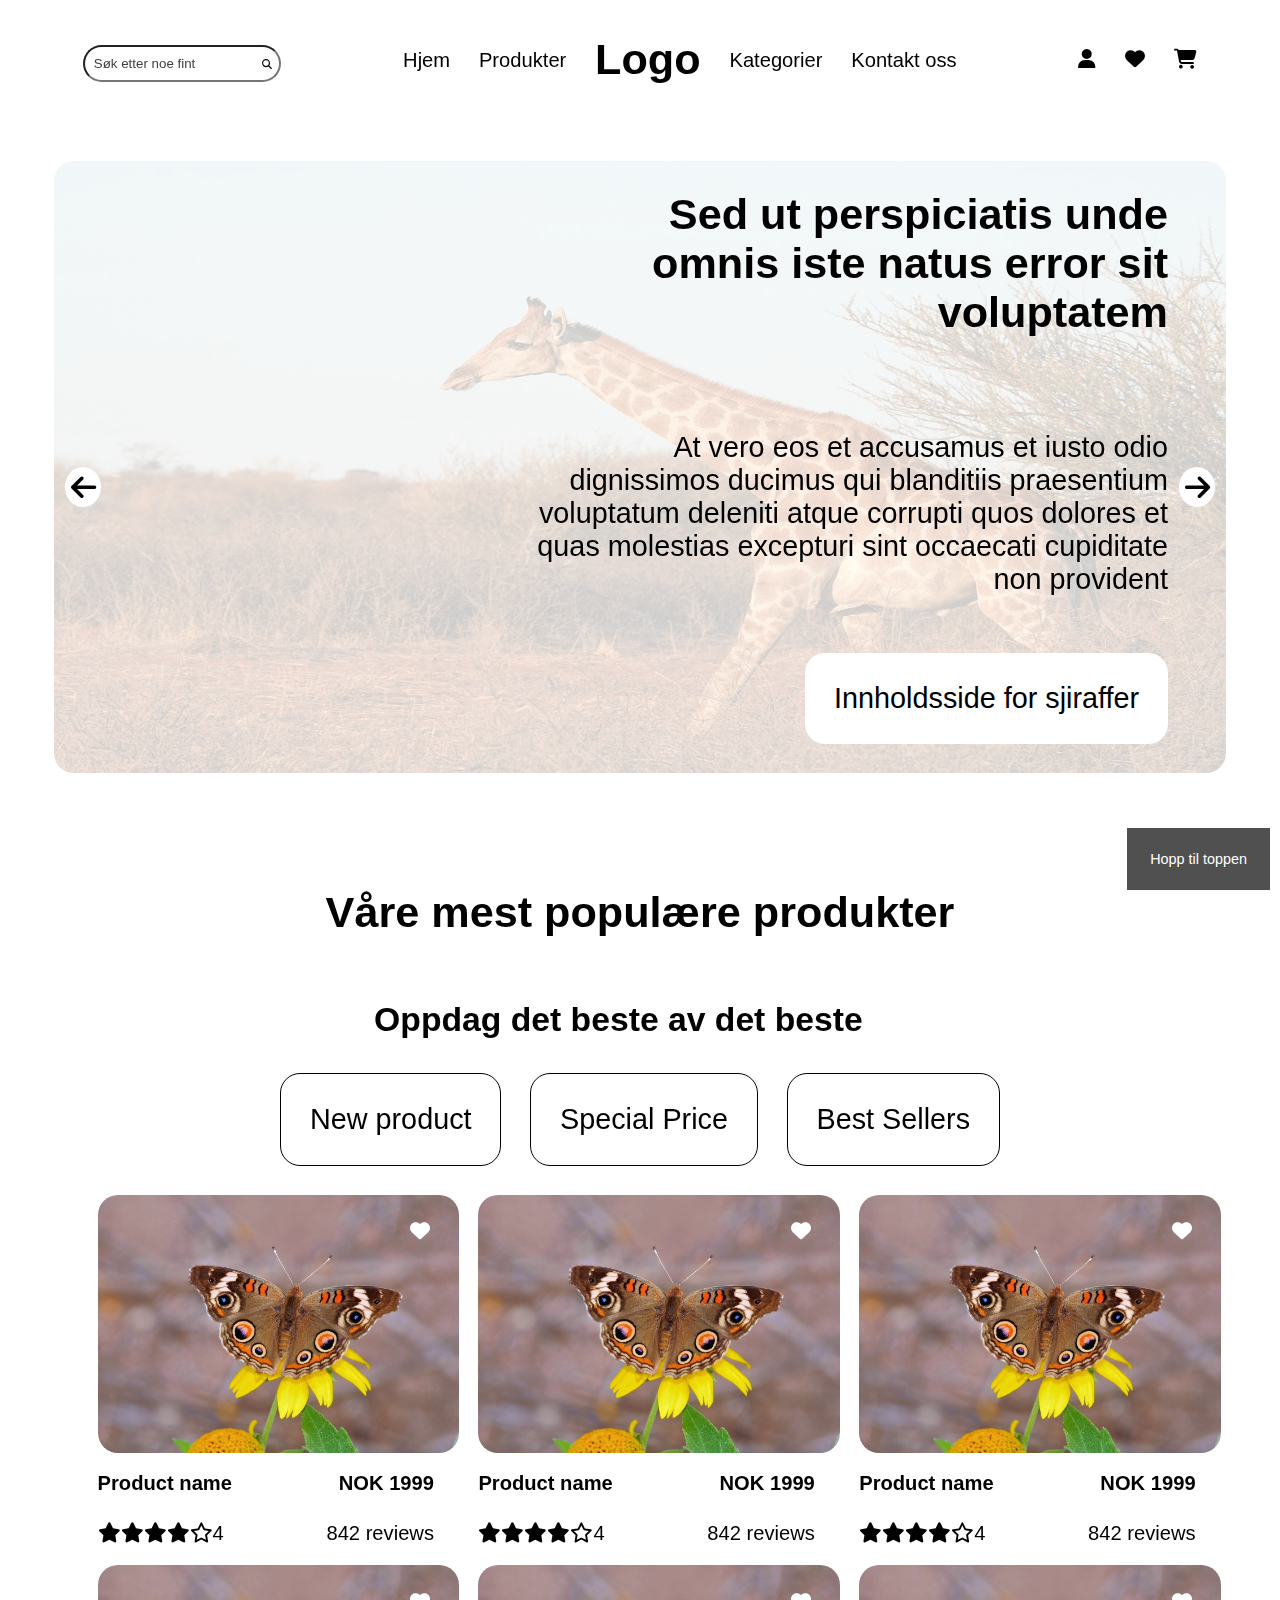
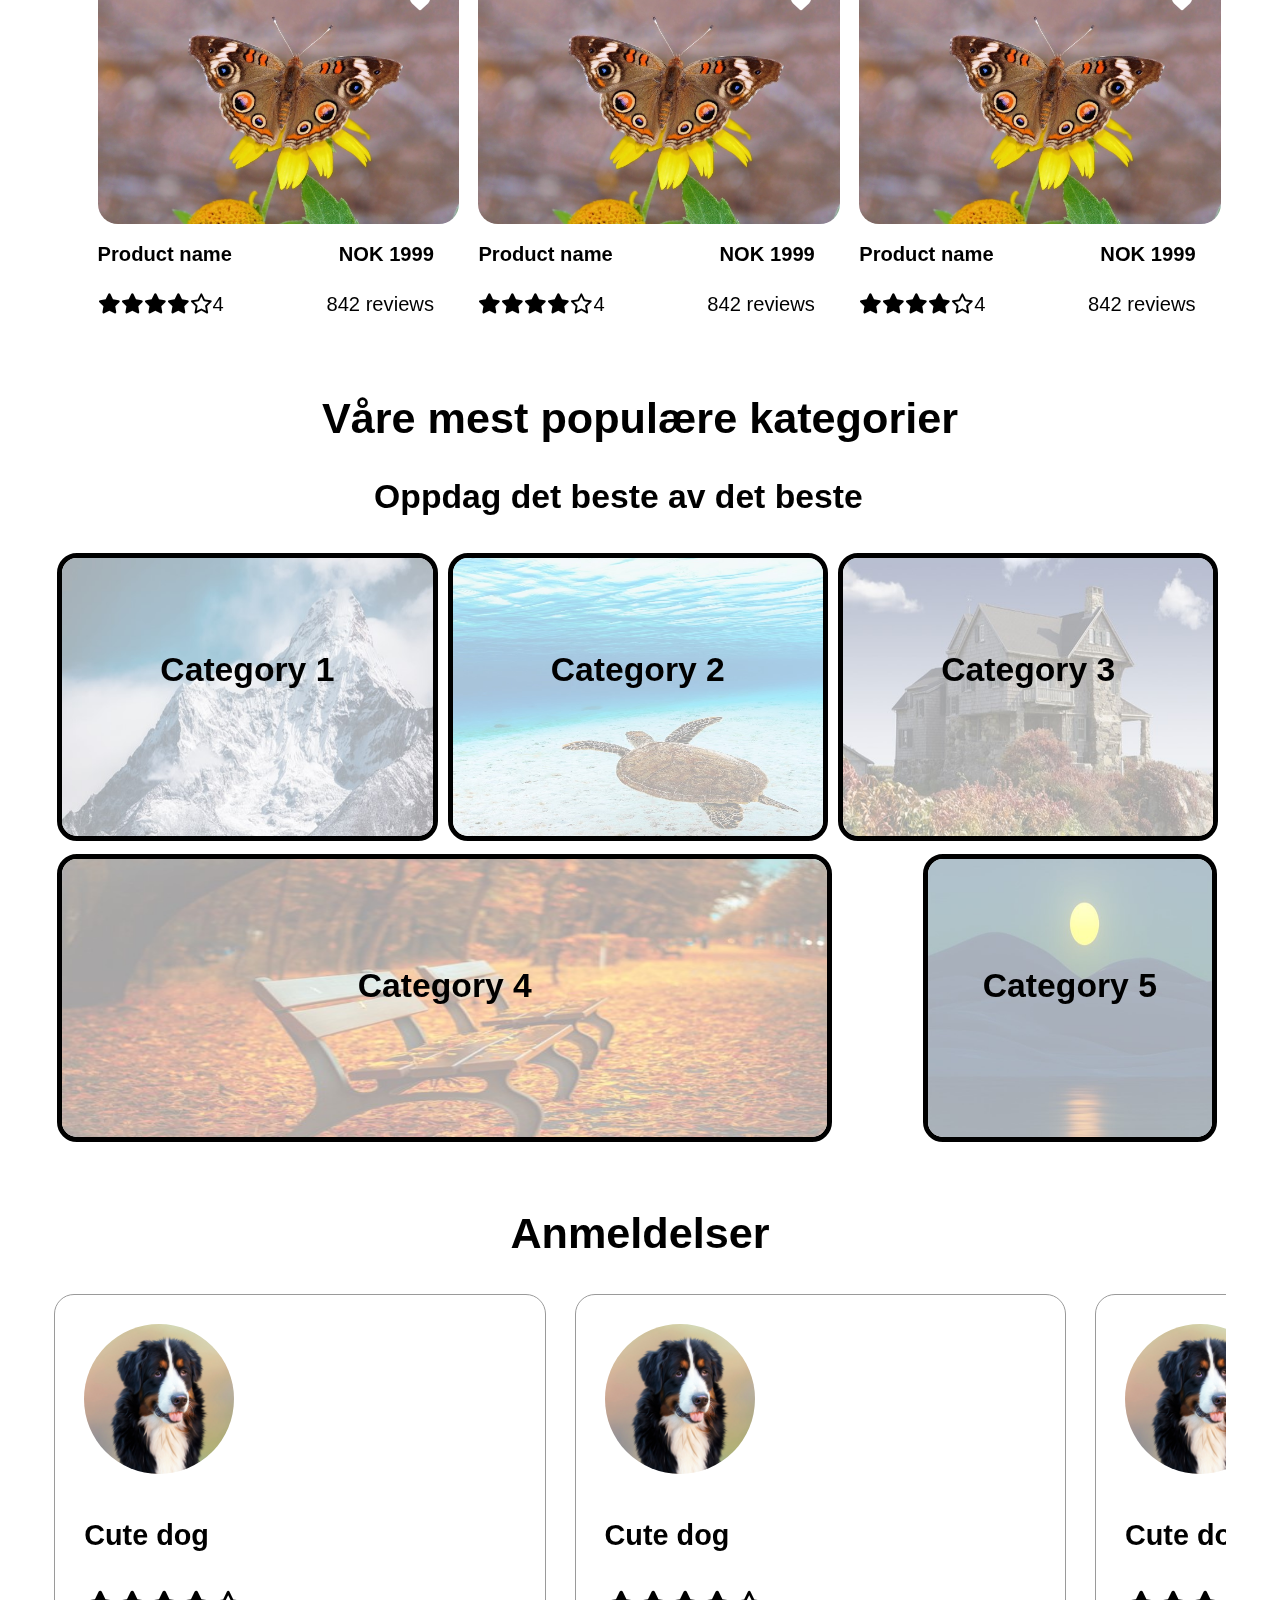
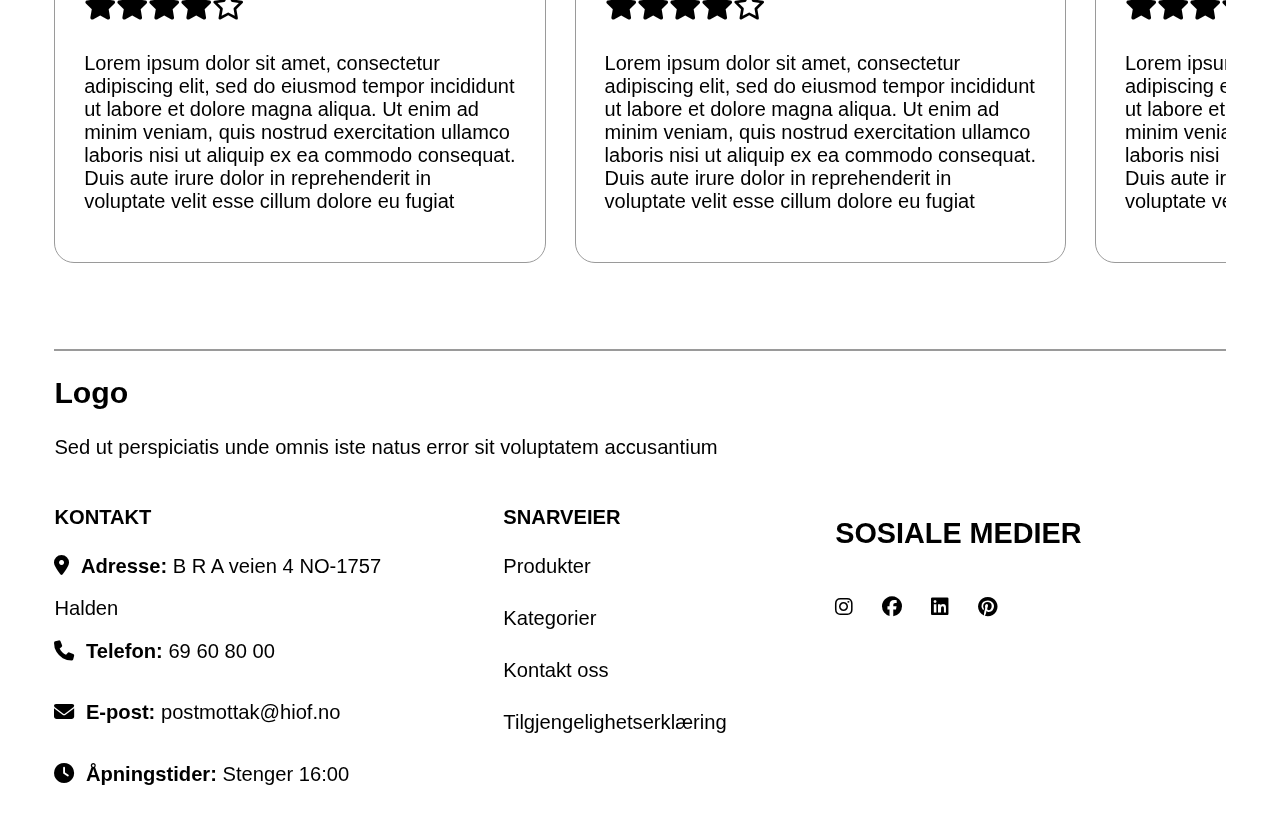
==== commit ad9a4171: "Krav A fremdrift" ====
--- a/index.html
+++ b/index.html
@@ -10,7 +10,7 @@
     <link href="ikoner/css/solid.css" rel="stylesheet">
     <link href="ikoner/css/regular.css" rel="stylesheet">
     <link rel="stylesheet" href="css/style.css">
-    <title>Hovedside</title>
+    <title>Hovedside for Webutvikling Eksamen</title>
 </head>
 <body>
     <div id="container">
@@ -20,12 +20,10 @@
                     <li><a tabindex="1" href="#popular_products">Hopp til hovedinnholdet</a></li>
                 </ul>
             </nav>
-            <form>
-                <label for="searcharea">
-                    <input id="searcharea" type="search" placeholder="Søk etter noe fint">
-                    <i class="fa-solid fa-magnifying-glass magglass"></i>
-                </label>
-            </form>
+            <label>
+                <input type="search" placeholder="Søk etter noe fint">
+                <i class="fa-solid fa-magnifying-glass magglass"></i>
+            </label>
             <nav class="nav1">
                 <ul>
                     <li><a href="index.html">Hjem</a></li>
@@ -50,7 +48,7 @@
                     <img src="img/giraffe.jpg" alt="Sjiraff som går rundt i savannen"> <!--Image by <a href="https://pixabay.com/users/makabera-6773476/?utm_source=link-attribution&utm_medium=referral&utm_campaign=image&utm_content=9146077">Markus Kammermann</a> from <a href="https://pixabay.com//?utm_source=link-attribution&utm_medium=referral&utm_campaign=image&utm_content=9146077">Pixabay</a>-->
                     <h2>Sed ut perspiciatis unde omnis iste natus error sit voluptatem</h2>
                     <p>At vero eos et accusamus et iusto odio dignissimos ducimus qui blanditiis praesentium voluptatum deleniti atque corrupti quos dolores et quas molestias excepturi sint occaecati cupiditate non provident</p>
-                    <a href="#">Les mer</a>
+                    <a href="https://wwf.panda.org/discover/knowledge_hub/endangered_species/giraffe_intro/">Innholdsside for sjiraffer</a>
                     <i class="fa-solid fa-arrow-left leftarrow"></i>
                     <i class="fa-solid fa-arrow-right rightarrow"></i>
                 </article>
@@ -59,7 +57,7 @@
                     <img src="img/giraffe.jpg" alt="Sjiraff som går rundt i savannen"> <!--Image by <a href="https://pixabay.com/users/makabera-6773476/?utm_source=link-attribution&utm_medium=referral&utm_campaign=image&utm_content=9146077">Markus Kammermann</a> from <a href="https://pixabay.com//?utm_source=link-attribution&utm_medium=referral&utm_campaign=image&utm_content=9146077">Pixabay</a>-->
                     <h2>Sed ut perspiciatis unde omnis iste natus error sit voluptatem</h2>
                     <p>At vero eos et accusamus et iusto odio dignissimos ducimus qui blanditiis praesentium voluptatum deleniti atque corrupti quos dolores et quas molestias excepturi sint occaecati cupiditate non provident</p>
-                    <a href="#">Les mer</a>
+                    <a href="https://wwf.panda.org/discover/knowledge_hub/endangered_species/giraffe_intro/">Innholdsside for sjiraffer</a>
                     <i class="fa-solid fa-arrow-left leftarrow"></i>
                     <i class="fa-solid fa-arrow-right rightarrow"></i>
                 </article>
@@ -68,7 +66,7 @@
                     <img src="img/giraffe.jpg" alt="Sjiraff som går rundt i savannen"> <!--Image by <a href="https://pixabay.com/users/makabera-6773476/?utm_source=link-attribution&utm_medium=referral&utm_campaign=image&utm_content=9146077">Markus Kammermann</a> from <a href="https://pixabay.com//?utm_source=link-attribution&utm_medium=referral&utm_campaign=image&utm_content=9146077">Pixabay</a>-->
                     <h2>Sed ut perspiciatis unde omnis iste natus error sit voluptatem</h2>
                     <p>At vero eos et accusamus et iusto odio dignissimos ducimus qui blanditiis praesentium voluptatum deleniti atque corrupti quos dolores et quas molestias excepturi sint occaecati cupiditate non provident</p>
-                    <a href="#">Les mer</a>
+                    <a href="https://wwf.panda.org/discover/knowledge_hub/endangered_species/giraffe_intro/">Innholdsside for sjiraffer</a>
                     <i class="fa-solid fa-arrow-left leftarrow"></i>
                     <i class="fa-solid fa-arrow-right rightarrow"></i>
                 </article>
@@ -87,7 +85,8 @@
                     <article id="product1" itemscope itemtype="https://schema.org/Product">
                         <section class="withheart">
                             <i class="fa-solid fa-heart"></i>
-                            <a href="product.html"><img itemprop="image" src="img/butterfly.jpg" alt="Sommerfugl som sitter oppå en gul blomst"> <!--Image by <a href="https://pixabay.com/users/anselmo7511-43046719/?utm_source=link-attribution&utm_medium=referral&utm_campaign=image&utm_content=9093549">Anselmo Rodrigues</a> from <a href="https://pixabay.com//?utm_source=link-attribution&utm_medium=referral&utm_campaign=image&utm_content=9093549">Pixabay</a>--></a>
+                            <a tabindex="-1" href="product.html"><img itemprop="image" src="img/butterfly.jpg" alt="Sommerfugl som sitter oppå en gul blomst"> <!--Image by <a href="https://pixabay.com/users/anselmo7511-43046719/?utm_source=link-attribution&utm_medium=referral&utm_campaign=image&utm_content=9093549">Anselmo Rodrigues</a> from <a href="https://pixabay.com//?utm_source=link-attribution&utm_medium=referral&utm_campaign=image&utm_content=9093549">Pixabay</a>--></a>
+                            <!--Fjerner tabindex på bildet for å unngå masse unødvendig tabbing-->
                         </section>
                         <section class="producthead">
                             <h4 itemprop="name"><a href="product.html">Product name</a></h4>
@@ -110,7 +109,7 @@
                     <article id="product2" itemscope itemtype="https://schema.org/Product">
                         <section class="withheart">
                             <i class="fa-solid fa-heart"></i>
-                            <a href="product.html"><img itemprop="image" src="img/butterfly.jpg" alt="Sommerfugl som sitter oppå en gul blomst"> <!--Image by <a href="https://pixabay.com/users/anselmo7511-43046719/?utm_source=link-attribution&utm_medium=referral&utm_campaign=image&utm_content=9093549">Anselmo Rodrigues</a> from <a href="https://pixabay.com//?utm_source=link-attribution&utm_medium=referral&utm_campaign=image&utm_content=9093549">Pixabay</a>--></a>
+                            <a tabindex="-1" href="product.html"><img itemprop="image" src="img/butterfly.jpg" alt="Sommerfugl som sitter oppå en gul blomst"> <!--Image by <a href="https://pixabay.com/users/anselmo7511-43046719/?utm_source=link-attribution&utm_medium=referral&utm_campaign=image&utm_content=9093549">Anselmo Rodrigues</a> from <a href="https://pixabay.com//?utm_source=link-attribution&utm_medium=referral&utm_campaign=image&utm_content=9093549">Pixabay</a>--></a>
                         </section>
                         <section class="producthead">
                             <h4 itemprop="name"><a href="product.html">Product name</a></h4>
@@ -133,7 +132,7 @@
                     <article id="product3" itemscope itemtype="https://schema.org/Product">
                         <section class="withheart">
                             <i class="fa-solid fa-heart"></i>
-                            <a href="product.html"><img itemprop="image" src="img/butterfly.jpg" alt="Sommerfugl som sitter oppå en gul blomst"> <!--Image by <a href="https://pixabay.com/users/anselmo7511-43046719/?utm_source=link-attribution&utm_medium=referral&utm_campaign=image&utm_content=9093549">Anselmo Rodrigues</a> from <a href="https://pixabay.com//?utm_source=link-attribution&utm_medium=referral&utm_campaign=image&utm_content=9093549">Pixabay</a>--></a>
+                            <a tabindex="-1" href="product.html"><img itemprop="image" src="img/butterfly.jpg" alt="Sommerfugl som sitter oppå en gul blomst"> <!--Image by <a href="https://pixabay.com/users/anselmo7511-43046719/?utm_source=link-attribution&utm_medium=referral&utm_campaign=image&utm_content=9093549">Anselmo Rodrigues</a> from <a href="https://pixabay.com//?utm_source=link-attribution&utm_medium=referral&utm_campaign=image&utm_content=9093549">Pixabay</a>--></a>
                         </section>
                         <section class="producthead">
                             <h4 itemprop="name"><a href="product.html">Product name</a></h4>
@@ -156,7 +155,7 @@
                     <article id="product4" itemscope itemtype="https://schema.org/Product">
                         <section class="withheart">
                             <i class="fa-solid fa-heart"></i>
-                            <a href="product.html"><img itemprop="image" src="img/butterfly.jpg" alt="Sommerfugl som sitter oppå en gul blomst"> <!--Image by <a href="https://pixabay.com/users/anselmo7511-43046719/?utm_source=link-attribution&utm_medium=referral&utm_campaign=image&utm_content=9093549">Anselmo Rodrigues</a> from <a href="https://pixabay.com//?utm_source=link-attribution&utm_medium=referral&utm_campaign=image&utm_content=9093549">Pixabay</a>--></a>
+                            <a tabindex="-1" href="product.html"><img itemprop="image" src="img/butterfly.jpg" alt="Sommerfugl som sitter oppå en gul blomst"> <!--Image by <a href="https://pixabay.com/users/anselmo7511-43046719/?utm_source=link-attribution&utm_medium=referral&utm_campaign=image&utm_content=9093549">Anselmo Rodrigues</a> from <a href="https://pixabay.com//?utm_source=link-attribution&utm_medium=referral&utm_campaign=image&utm_content=9093549">Pixabay</a>--></a>
                         </section>
                         <section class="producthead">
                             <h4 itemprop="name"><a href="product.html">Product name</a></h4>
@@ -179,7 +178,7 @@
                     <article id="product5" itemscope itemtype="https://schema.org/Product">
                         <section class="withheart">
                             <i class="fa-solid fa-heart"></i>
-                            <a href="product.html"><img itemprop="image" src="img/butterfly.jpg" alt="Sommerfugl som sitter oppå en gul blomst"> <!--Image by <a href="https://pixabay.com/users/anselmo7511-43046719/?utm_source=link-attribution&utm_medium=referral&utm_campaign=image&utm_content=9093549">Anselmo Rodrigues</a> from <a href="https://pixabay.com//?utm_source=link-attribution&utm_medium=referral&utm_campaign=image&utm_content=9093549">Pixabay</a>--></a>
+                            <a tabindex="-1" href="product.html"><img itemprop="image" src="img/butterfly.jpg" alt="Sommerfugl som sitter oppå en gul blomst"> <!--Image by <a href="https://pixabay.com/users/anselmo7511-43046719/?utm_source=link-attribution&utm_medium=referral&utm_campaign=image&utm_content=9093549">Anselmo Rodrigues</a> from <a href="https://pixabay.com//?utm_source=link-attribution&utm_medium=referral&utm_campaign=image&utm_content=9093549">Pixabay</a>--></a>
                         </section>
                         <section class="producthead">
                             <h4 itemprop="name"><a href="product.html">Product name</a></h4>
@@ -202,7 +201,7 @@
                     <article id="product6" itemscope itemtype="https://schema.org/Product">
                         <section class="withheart">
                             <i class="fa-solid fa-heart"></i>
-                            <a href="product.html"><img itemprop="image" src="img/butterfly.jpg" alt="Sommerfugl som sitter oppå en gul blomst"> <!--Image by <a href="https://pixabay.com/users/anselmo7511-43046719/?utm_source=link-attribution&utm_medium=referral&utm_campaign=image&utm_content=9093549">Anselmo Rodrigues</a> from <a href="https://pixabay.com//?utm_source=link-attribution&utm_medium=referral&utm_campaign=image&utm_content=9093549">Pixabay</a>--></a>
+                            <a tabindex="-1" href="product.html"><img itemprop="image" src="img/butterfly.jpg" alt="Sommerfugl som sitter oppå en gul blomst"> <!--Image by <a href="https://pixabay.com/users/anselmo7511-43046719/?utm_source=link-attribution&utm_medium=referral&utm_campaign=image&utm_content=9093549">Anselmo Rodrigues</a> from <a href="https://pixabay.com//?utm_source=link-attribution&utm_medium=referral&utm_campaign=image&utm_content=9093549">Pixabay</a>--></a>
                         </section>
                         <section class="producthead">
                             <h4 itemprop="name"><a href="product.html">Product name</a></h4>
@@ -327,7 +326,7 @@
                     <li><a href="#">Produkter</a></li>
                     <li><a href="#">Kategorier</a></li>
                     <li><a href="#">Kontakt oss</a></li>
-                    <li><a href="https://hiof-my.sharepoint.com/:x:/g/personal/danielpk_hiof_no/EQgp2exlw7JMmf4SCXgXJ5gBF4OPOUM6o4IUt2bwUR2Wcw?e=LAemmA">Tilgjengelighetserklæring</a></li>
+                    <li><a href="https://hiof-my.sharepoint.com/:x:/r/personal/danielpk_hiof_no/Documents/Mal%20%E2%80%93%C2%A0WCAG-sjekkliste%20for%20utfylling%20av%20tilgjengelighetserkl%C3%A6ring%20for%20nettl%C3%B8sning%2024.01.2024.xlsx?d=wecd92908c3654cb299fe120978172798&csf=1&web=1&e=VETAML">Tilgjengelighetserklæring</a></li>
                 </ul>
             </section>
             <section id="sosiale_medier">
--- a/css/style.css
+++ b/css/style.css
@@ -39,7 +39,7 @@
             position: absolute;
             font-size: 10px;
             right: 5%;
-            bottom: 15%;
+            bottom: 25%;
         }
     
     }
@@ -748,14 +748,23 @@
     }
 
     .stor {
-        width: fit-content;
         display: inline-block;
         font-size: 0.8rem;
-        margin-left: 0;
+        font-weight: 500;
+    }
+
+    .size_and_amount {
+
+        #size1, #size2, #size3 {
+            margin-right: 1rem;
+        }
+
+        #size1, #size2, #size3, .amofproc {
+            border-width: 2px;
+        }
     }
 
     label {
-        margin-left: 1rem;
         font-size: 0.8rem;
     }
 
@@ -764,7 +773,7 @@
     }
 
     i {
-        margin-top: 1rem;
+        margin-top: 2.5rem;
         margin-bottom: 3rem;
         margin-right: 1rem;
     }
@@ -823,6 +832,11 @@
     h3 {
         font-size: 0.9rem;
     }
+
+    h4 {
+        margin-top: 0;
+        margin-bottom: 0;
+    }
     
     input {
         width: auto;
@@ -895,6 +909,10 @@
         border-style: solid;
         padding: 1rem;
         padding-bottom: 4rem;
+
+        fieldset {
+            text-align: center;
+        }
     }
 
     #totpris {
@@ -911,14 +929,17 @@
         background-color: black;
         margin: 0 auto;
         margin-bottom: 2rem;
+        font-size: 1rem;
+    }
+
+    #kjop:hover {
+        opacity: 0.5;
+        text-decoration: underline;
+        color: rgb(186, 243, 88);
     }
 
     .bkrbox {
         margin-top: 1rem;
-    }
-
-    #vilkorboks {
-        text-align: center;
     }
 }
 
@@ -1034,10 +1055,6 @@
         font-size: 1rem;
     }
 
-    .prodicons {
-        margin-top: 2rem;
-    }
-
     #betalingsform {
         margin-bottom: 1.5rem;
     }
@@ -1615,17 +1632,13 @@
         }
     }
 
-    #ligprod {
-        margin-top: 2rem;
-    }
-
     #shopbag {
 
         .myitems {
             display: grid;
             grid-template-columns: 1fr 1fr 1fr 1fr;
             grid-template-rows: 1fr 1fr;
-            margin-bottom: 3rem;
+            position: relative;
 
             .fa-heart:hover {
                 color: rgb(192, 51, 51);
@@ -1635,6 +1648,8 @@
 
             img {
                 width: 100%;
+                height: 70%;
+                margin-top: 1.2rem;
             }
 
             a, p {
@@ -1642,7 +1657,6 @@
                 margin-bottom: 0;
                 margin-left: 1rem;
                 margin-right: 0;
-                font-size: 0.8rem;
             }
 
             .stor {
@@ -1664,7 +1678,7 @@
                 grid-row-end: 2;
             }
 
-            form {
+            .size_and_amount {
                 margin-top: 1rem;
                 grid-column-start: 2;
                 grid-column-end: 4;
@@ -1672,103 +1686,115 @@
                 grid-row-end: 3;
             }
 
-            .prodicons {
-                display: flex;
-                flex-direction: column;
-                margin-top: 1rem;
+            .fa-heart {
                 grid-column-start: 4;
                 grid-column-end: 5;
                 grid-row-start: 1;
                 grid-row-end: 2;
-
-                i {
-                    margin: 0;
-                    margin-bottom: 1rem;
-                    width: 100%;
-                }
+            }
+
+            .fa-trash {
+                position: absolute;
+                top: 30%;
+                left: 0.5%;
+                grid-column-start: 4;
+                grid-column-end: 5;
+                grid-row-start: 1;
+                grid-row-end: 2;
             }
         }
     }
 
     #userdata {
-
-        #lag {
+        display: grid;
+        grid-template-columns: 1fr 1fr;
+        grid-template-rows: auto;
+
+        h2 {
+            grid-column-start: 1;
+            grid-column-end: 3;
+            grid-row-start: 1;
+            grid-row-end: 2;
+        }
+
+        #lever {
+            grid-column-start: 1;
+            grid-column-end: 3;
+            grid-row-start: 2;
+            grid-row-end: 3;
+        }
+
+        #fr {
+            grid-column-start: 1;
+            grid-column-end: 2;
+            grid-row-start: 3;
+            grid-row-end: 4;
+            margin-right: 0.5rem;
+        }
+
+        #er {
+            grid-column-start: 2;
+            grid-column-end: 3;
+            grid-row-start: 3;
+            grid-row-end: 4;
+        }
+
+        #ga {
             grid-column-start: 1;
             grid-column-end: 3;
             grid-row-start: 4;
             grid-row-end: 5;
         }
 
-        a {
-            grid-column-start: 1;
-            grid-column-end: 3;
+        #pn {
+            grid-column-start: 1;
+            grid-column-end: 2;
             grid-row-start: 5;
             grid-row-end: 6;
-        }
-
-        #custinfo {
-            display: grid;
-            grid-template-columns: 1fr 1fr;
-            grid-template-rows: auto;
-
-            #fr {
-                grid-column-start: 1;
-                grid-column-end: 2;
-                grid-row-start: 1;
-                grid-row-end: 2;
-                margin-right: 0.5rem;
-            }
-
-            #er {
-                grid-column-start: 2;
-                grid-column-end: 3;
-                grid-row-start: 1;
-                grid-row-end: 2;
-            }
-
-            #ga {
-                grid-column-start: 1;
-                grid-column-end: 3;
-                grid-row-start: 2;
-                grid-row-end: 3;
-            }
-
-            #pn {
-                grid-column-start: 1;
-                grid-column-end: 2;
-                grid-row-start: 3;
-                grid-row-end: 4;
-                margin-right: 0.5rem;
-            }
-
-            #ps {
-                grid-column-start: 2;
-                grid-column-end: 3;
-                grid-row-start: 3;
-                grid-row-end: 4;
-            }
-
-            h3 {
-                grid-column-start: 1;
-                grid-column-end: 3;
-                grid-row-start: 4;
-                grid-row-end: 5;
-            }
-
-            #ep {
-                grid-column-start: 1;
-                grid-column-end: 3;
-                grid-row-start: 5;
-                grid-row-end: 6;
-            }
-
-            #tl {
-                grid-column-start: 1;
-                grid-column-end: 3;
-                grid-row-start: 6;
-                grid-row-end: 7;
-            }
-        }
+            margin-right: 0.5rem;
+        }
+
+        #ps {
+            grid-column-start: 2;
+            grid-column-end: 3;
+            grid-row-start: 5;
+            grid-row-end: 6;
+        }
+
+        #kontaktinfo {
+            grid-column-start: 1;
+            grid-column-end: 3;
+            grid-row-start: 6;
+            grid-row-end: 7;
+        }
+
+        #ep {
+            grid-column-start: 1;
+            grid-column-end: 3;
+            grid-row-start: 7;
+            grid-row-end: 8;
+        }
+
+        #tl {
+            grid-column-start: 1;
+            grid-column-end: 3;
+            grid-row-start: 8;
+            grid-row-end: 9;
+        }
+
+        #lag {
+            grid-column-start: 1;
+            grid-column-end: 3;
+            grid-row-start: 9;
+            grid-row-end: 10;
+        }
+
+        a {
+            grid-column-start: 1;
+            grid-column-end: 3;
+            grid-row-start: 10;
+            grid-row-end: 11;
+        }        
     }
 
     #deli {
@@ -1778,7 +1804,7 @@
             grid-template-columns: 1fr 1fr 1fr;
             grid-template-rows: auto;
 
-            label {
+            h4 {
                 grid-column-start: 1;
                 grid-column-end: 3;
                 grid-row-start: 1;
@@ -1812,36 +1838,53 @@
     }
 
     #payment {
-
-        #betalingsform {
-            display: grid;
-            grid-template-columns: 1fr 1fr;
-            grid-template-rows: auto;
-
-            #betal1 {
-                grid-column-start: 1;
-                grid-column-end: 3;
-                grid-row-start: 1;
-                grid-row-end: 2;
-                margin-bottom: 0;
-                width: 100%;
-            }
-
-            #betal2 {
-                grid-column-start: 1;
-                grid-column-end: 2;
-                grid-row-start: 2;
-                grid-row-end: 3;
-                width: 98%;
-            }
-
-            #betal3 {
-                grid-column-start: 2;
-                grid-column-end: 3;
-                grid-row-start: 2;
-                grid-row-end: 3;
-                width: 100%;
-            }
+        display: grid;
+        grid-template-columns: 1fr 1fr;
+        grid-template-rows: auto;
+
+        h2 {
+            grid-column-start: 1;
+            grid-column-end: 3;
+            grid-row-start: 1;
+            grid-row-end: 2;
+        }
+
+        h3 {
+            grid-column-start: 1;
+            grid-column-end: 3;
+            grid-row-start: 2;
+            grid-row-end: 3;
+        }
+
+        #betal1 {
+            grid-column-start: 1;
+            grid-column-end: 3;
+            grid-row-start: 3;
+            grid-row-end: 4;
+            width: 100%;
+        }
+
+        #betal2 {
+            grid-column-start: 1;
+            grid-column-end: 2;
+            grid-row-start: 4;
+            grid-row-end: 5;
+            width: 98%;
+        }
+
+        #betal3 {
+            grid-column-start: 2;
+            grid-column-end: 3;
+            grid-row-start: 4;
+            grid-row-end: 5;
+            width: 100%;
+        }
+
+        #fullforbet {
+            grid-column-start: 1;
+            grid-column-end: 3;
+            grid-row-start: 5;
+            grid-row-end: 6;
         }
     }
 
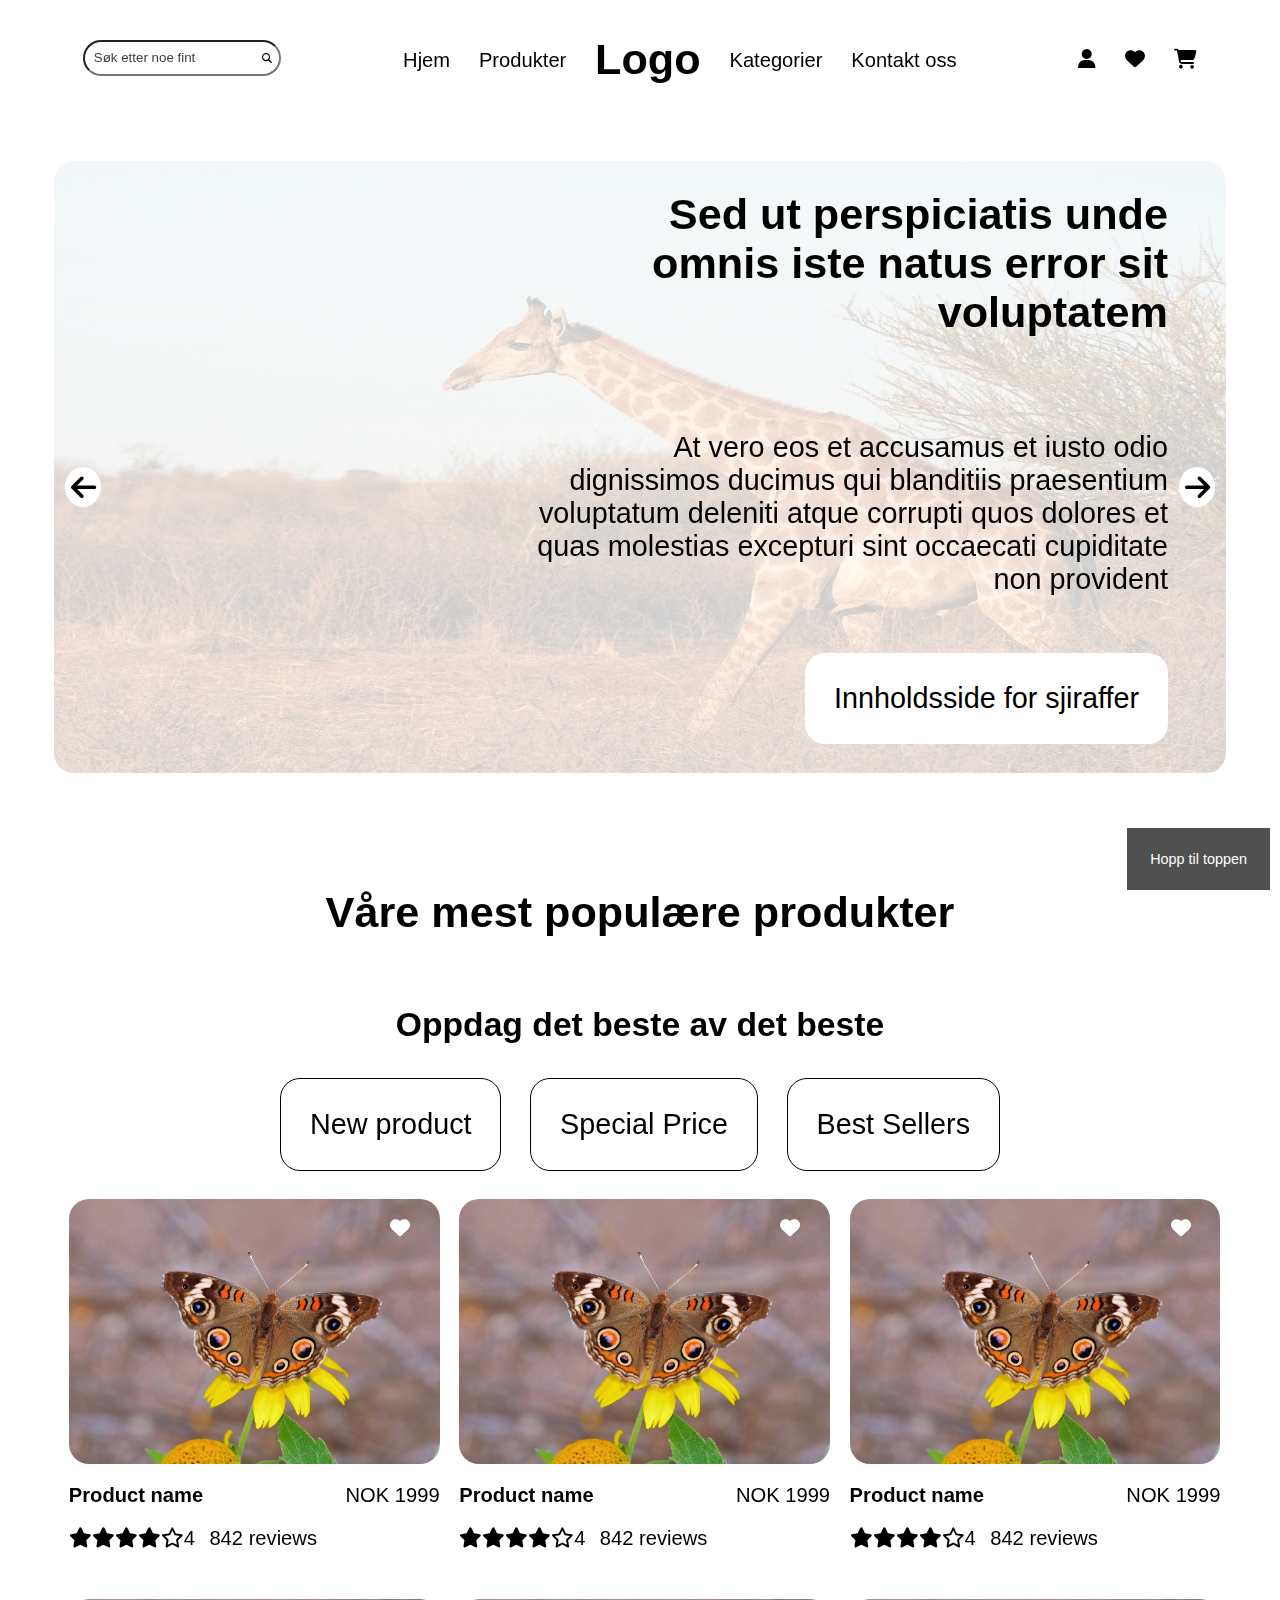
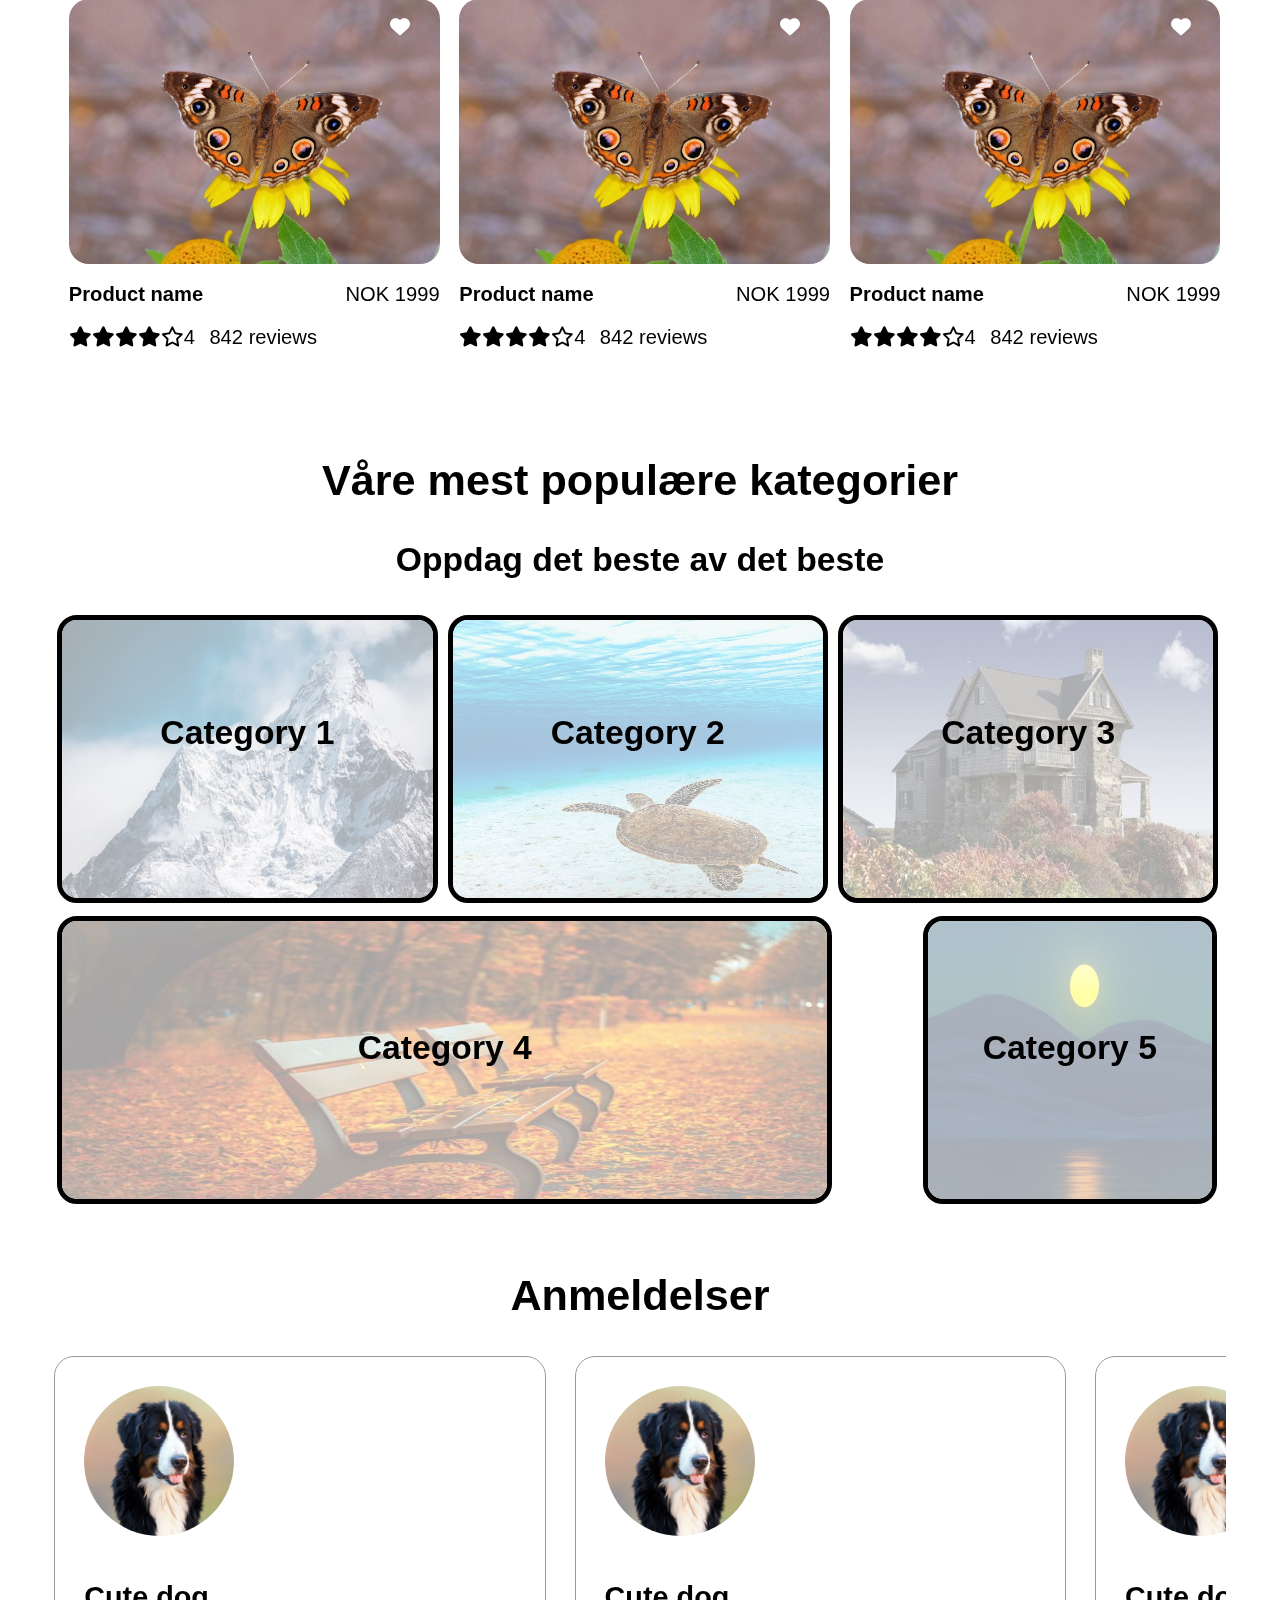
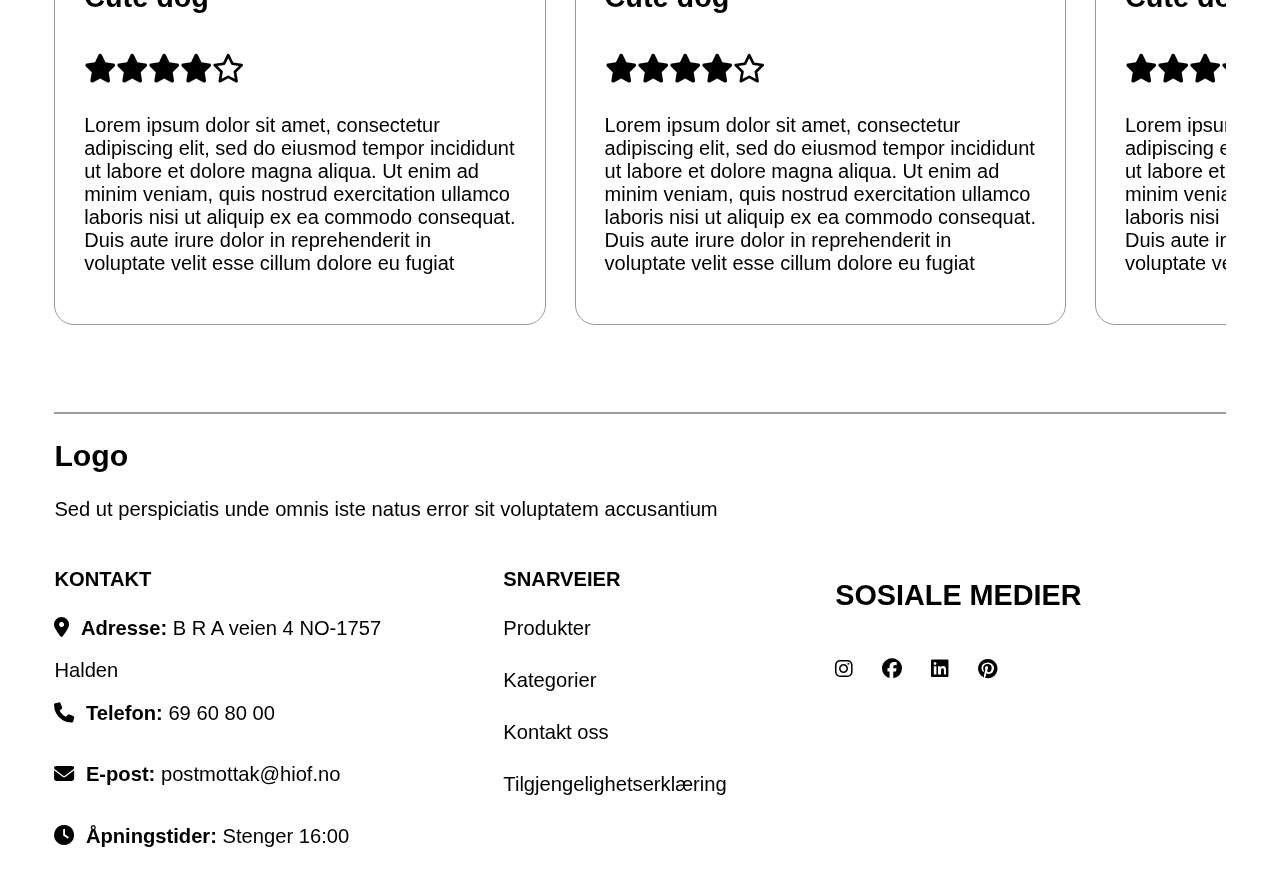
==== commit 44589f06: "Fremdrift Krav A" ====
--- a/index.html
+++ b/index.html
@@ -46,8 +46,8 @@
             <section id="banner">
                 <article>
                     <img src="img/giraffe.jpg" alt="Sjiraff som går rundt i savannen"> <!--Image by <a href="https://pixabay.com/users/makabera-6773476/?utm_source=link-attribution&utm_medium=referral&utm_campaign=image&utm_content=9146077">Markus Kammermann</a> from <a href="https://pixabay.com//?utm_source=link-attribution&utm_medium=referral&utm_campaign=image&utm_content=9146077">Pixabay</a>-->
-                    <h2>Sed ut perspiciatis unde omnis iste natus error sit voluptatem</h2>
-                    <p>At vero eos et accusamus et iusto odio dignissimos ducimus qui blanditiis praesentium voluptatum deleniti atque corrupti quos dolores et quas molestias excepturi sint occaecati cupiditate non provident</p>
+                    <h2 lang="zxx">Sed ut perspiciatis unde omnis iste natus error sit voluptatem</h2>
+                    <p lang="zxx">At vero eos et accusamus et iusto odio dignissimos ducimus qui blanditiis praesentium voluptatum deleniti atque corrupti quos dolores et quas molestias excepturi sint occaecati cupiditate non provident</p>
                     <a href="https://wwf.panda.org/discover/knowledge_hub/endangered_species/giraffe_intro/">Innholdsside for sjiraffer</a>
                     <i class="fa-solid fa-arrow-left leftarrow"></i>
                     <i class="fa-solid fa-arrow-right rightarrow"></i>
@@ -55,8 +55,8 @@
 
                 <article>
                     <img src="img/giraffe.jpg" alt="Sjiraff som går rundt i savannen"> <!--Image by <a href="https://pixabay.com/users/makabera-6773476/?utm_source=link-attribution&utm_medium=referral&utm_campaign=image&utm_content=9146077">Markus Kammermann</a> from <a href="https://pixabay.com//?utm_source=link-attribution&utm_medium=referral&utm_campaign=image&utm_content=9146077">Pixabay</a>-->
-                    <h2>Sed ut perspiciatis unde omnis iste natus error sit voluptatem</h2>
-                    <p>At vero eos et accusamus et iusto odio dignissimos ducimus qui blanditiis praesentium voluptatum deleniti atque corrupti quos dolores et quas molestias excepturi sint occaecati cupiditate non provident</p>
+                    <h2 lang="zxx">Sed ut perspiciatis unde omnis iste natus error sit voluptatem</h2>
+                    <p lang="zxx">At vero eos et accusamus et iusto odio dignissimos ducimus qui blanditiis praesentium voluptatum deleniti atque corrupti quos dolores et quas molestias excepturi sint occaecati cupiditate non provident</p>
                     <a href="https://wwf.panda.org/discover/knowledge_hub/endangered_species/giraffe_intro/">Innholdsside for sjiraffer</a>
                     <i class="fa-solid fa-arrow-left leftarrow"></i>
                     <i class="fa-solid fa-arrow-right rightarrow"></i>
@@ -64,8 +64,8 @@
 
                 <article>
                     <img src="img/giraffe.jpg" alt="Sjiraff som går rundt i savannen"> <!--Image by <a href="https://pixabay.com/users/makabera-6773476/?utm_source=link-attribution&utm_medium=referral&utm_campaign=image&utm_content=9146077">Markus Kammermann</a> from <a href="https://pixabay.com//?utm_source=link-attribution&utm_medium=referral&utm_campaign=image&utm_content=9146077">Pixabay</a>-->
-                    <h2>Sed ut perspiciatis unde omnis iste natus error sit voluptatem</h2>
-                    <p>At vero eos et accusamus et iusto odio dignissimos ducimus qui blanditiis praesentium voluptatum deleniti atque corrupti quos dolores et quas molestias excepturi sint occaecati cupiditate non provident</p>
+                    <h2 lang="zxx">Sed ut perspiciatis unde omnis iste natus error sit voluptatem</h2>
+                    <p lang="zxx">At vero eos et accusamus et iusto odio dignissimos ducimus qui blanditiis praesentium voluptatum deleniti atque corrupti quos dolores et quas molestias excepturi sint occaecati cupiditate non provident</p>
                     <a href="https://wwf.panda.org/discover/knowledge_hub/endangered_species/giraffe_intro/">Innholdsside for sjiraffer</a>
                     <i class="fa-solid fa-arrow-left leftarrow"></i>
                     <i class="fa-solid fa-arrow-right rightarrow"></i>
@@ -82,143 +82,100 @@
                 </nav>
 
                 <section id="product_grid">
-                    <article id="product1" itemscope itemtype="https://schema.org/Product">
-                        <section class="withheart">
-                            <i class="fa-solid fa-heart"></i>
-                            <a tabindex="-1" href="product.html"><img itemprop="image" src="img/butterfly.jpg" alt="Sommerfugl som sitter oppå en gul blomst"> <!--Image by <a href="https://pixabay.com/users/anselmo7511-43046719/?utm_source=link-attribution&utm_medium=referral&utm_campaign=image&utm_content=9093549">Anselmo Rodrigues</a> from <a href="https://pixabay.com//?utm_source=link-attribution&utm_medium=referral&utm_campaign=image&utm_content=9093549">Pixabay</a>--></a>
-                            <!--Fjerner tabindex på bildet for å unngå masse unødvendig tabbing-->
-                        </section>
-                        <section class="producthead">
-                            <h4 itemprop="name"><a href="product.html">Product name</a></h4>
-                            <p itemprop="offers" itemscope itemtype="https://schema.org/Offer"><span itemprop="priceCurrency">NOK</span> <span itemprop="price">1999</span></p>
-                        </section>
-                        <section class="review" itemprop="aggregateRating"
-                        itemscope itemtype="https://schema.org/AggregateRating">
-                            <ul class="stars">
-                                <li><i class="fa-solid fa-star"></i></li>
-                                <li><i class="fa-solid fa-star"></i></li>
-                                <li><i class="fa-solid fa-star"></i></li>
-                                <li><i class="fa-solid fa-star"></i></li>
-                                <li><i class="fa-regular fa-star"></i></li>
-                                <li itemprop="ratingValue">4</li>
-                            </ul>
-                            <p><span itemprop="reviewCount">842</span> reviews</p>
-                        </section>
-                    </article>
-
-                    <article id="product2" itemscope itemtype="https://schema.org/Product">
-                        <section class="withheart">
-                            <i class="fa-solid fa-heart"></i>
-                            <a tabindex="-1" href="product.html"><img itemprop="image" src="img/butterfly.jpg" alt="Sommerfugl som sitter oppå en gul blomst"> <!--Image by <a href="https://pixabay.com/users/anselmo7511-43046719/?utm_source=link-attribution&utm_medium=referral&utm_campaign=image&utm_content=9093549">Anselmo Rodrigues</a> from <a href="https://pixabay.com//?utm_source=link-attribution&utm_medium=referral&utm_campaign=image&utm_content=9093549">Pixabay</a>--></a>
-                        </section>
-                        <section class="producthead">
-                            <h4 itemprop="name"><a href="product.html">Product name</a></h4>
-                            <p itemprop="offers" itemscope itemtype="https://schema.org/Offer"><span itemprop="priceCurrency">NOK</span> <span itemprop="price">1999</span></p>
-                        </section>
-                        <section class="review" itemprop="aggregateRating"
-                        itemscope itemtype="https://schema.org/AggregateRating">
-                            <ul class="stars">
-                                <li><i class="fa-solid fa-star"></i></li>
-                                <li><i class="fa-solid fa-star"></i></li>
-                                <li><i class="fa-solid fa-star"></i></li>
-                                <li><i class="fa-solid fa-star"></i></li>
-                                <li><i class="fa-regular fa-star"></i></li>
-                                <li itemprop="ratingValue">4</li>
-                            </ul>
-                            <p><span itemprop="reviewCount">842</span> reviews</p>
-                        </section>
-                    </article>
-
-                    <article id="product3" itemscope itemtype="https://schema.org/Product">
-                        <section class="withheart">
-                            <i class="fa-solid fa-heart"></i>
-                            <a tabindex="-1" href="product.html"><img itemprop="image" src="img/butterfly.jpg" alt="Sommerfugl som sitter oppå en gul blomst"> <!--Image by <a href="https://pixabay.com/users/anselmo7511-43046719/?utm_source=link-attribution&utm_medium=referral&utm_campaign=image&utm_content=9093549">Anselmo Rodrigues</a> from <a href="https://pixabay.com//?utm_source=link-attribution&utm_medium=referral&utm_campaign=image&utm_content=9093549">Pixabay</a>--></a>
-                        </section>
-                        <section class="producthead">
-                            <h4 itemprop="name"><a href="product.html">Product name</a></h4>
-                            <p itemprop="offers" itemscope itemtype="https://schema.org/Offer"><span itemprop="priceCurrency">NOK</span> <span itemprop="price">1999</span></p>
-                        </section>
-                        <section class="review" itemprop="aggregateRating"
-                        itemscope itemtype="https://schema.org/AggregateRating">
-                            <ul class="stars">
-                                <li><i class="fa-solid fa-star"></i></li>
-                                <li><i class="fa-solid fa-star"></i></li>
-                                <li><i class="fa-solid fa-star"></i></li>
-                                <li><i class="fa-solid fa-star"></i></li>
-                                <li><i class="fa-regular fa-star"></i></li>
-                                <li itemprop="ratingValue">4</li>
-                            </ul>
-                            <p><span itemprop="reviewCount">842</span> reviews</p>
-                        </section>
-                    </article>
-
-                    <article id="product4" itemscope itemtype="https://schema.org/Product">
-                        <section class="withheart">
-                            <i class="fa-solid fa-heart"></i>
-                            <a tabindex="-1" href="product.html"><img itemprop="image" src="img/butterfly.jpg" alt="Sommerfugl som sitter oppå en gul blomst"> <!--Image by <a href="https://pixabay.com/users/anselmo7511-43046719/?utm_source=link-attribution&utm_medium=referral&utm_campaign=image&utm_content=9093549">Anselmo Rodrigues</a> from <a href="https://pixabay.com//?utm_source=link-attribution&utm_medium=referral&utm_campaign=image&utm_content=9093549">Pixabay</a>--></a>
-                        </section>
-                        <section class="producthead">
-                            <h4 itemprop="name"><a href="product.html">Product name</a></h4>
-                            <p itemprop="offers" itemscope itemtype="https://schema.org/Offer"><span itemprop="priceCurrency">NOK</span> <span itemprop="price">1999</span></p>
-                        </section>
-                        <section class="review" itemprop="aggregateRating"
-                        itemscope itemtype="https://schema.org/AggregateRating">
-                            <ul class="stars">
-                                <li><i class="fa-solid fa-star"></i></li>
-                                <li><i class="fa-solid fa-star"></i></li>
-                                <li><i class="fa-solid fa-star"></i></li>
-                                <li><i class="fa-solid fa-star"></i></li>
-                                <li><i class="fa-regular fa-star"></i></li>
-                                <li itemprop="ratingValue">4</li>
-                            </ul>
-                            <p><span itemprop="reviewCount">842</span> reviews</p>
-                        </section>
-                    </article>
-
-                    <article id="product5" itemscope itemtype="https://schema.org/Product">
-                        <section class="withheart">
-                            <i class="fa-solid fa-heart"></i>
-                            <a tabindex="-1" href="product.html"><img itemprop="image" src="img/butterfly.jpg" alt="Sommerfugl som sitter oppå en gul blomst"> <!--Image by <a href="https://pixabay.com/users/anselmo7511-43046719/?utm_source=link-attribution&utm_medium=referral&utm_campaign=image&utm_content=9093549">Anselmo Rodrigues</a> from <a href="https://pixabay.com//?utm_source=link-attribution&utm_medium=referral&utm_campaign=image&utm_content=9093549">Pixabay</a>--></a>
-                        </section>
-                        <section class="producthead">
-                            <h4 itemprop="name"><a href="product.html">Product name</a></h4>
-                            <p itemprop="offers" itemscope itemtype="https://schema.org/Offer"><span itemprop="priceCurrency">NOK</span> <span itemprop="price">1999</span></p>
-                        </section>
-                        <section class="review" itemprop="aggregateRating"
-                        itemscope itemtype="https://schema.org/AggregateRating">
-                            <ul class="stars">
-                                <li><i class="fa-solid fa-star"></i></li>
-                                <li><i class="fa-solid fa-star"></i></li>
-                                <li><i class="fa-solid fa-star"></i></li>
-                                <li><i class="fa-solid fa-star"></i></li>
-                                <li><i class="fa-regular fa-star"></i></li>
-                                <li itemprop="ratingValue">4</li>
-                            </ul>
-                            <p><span itemprop="reviewCount">842</span> reviews</p>
-                        </section>
-                    </article>
-
-                    <article id="product6" itemscope itemtype="https://schema.org/Product">
-                        <section class="withheart">
-                            <i class="fa-solid fa-heart"></i>
-                            <a tabindex="-1" href="product.html"><img itemprop="image" src="img/butterfly.jpg" alt="Sommerfugl som sitter oppå en gul blomst"> <!--Image by <a href="https://pixabay.com/users/anselmo7511-43046719/?utm_source=link-attribution&utm_medium=referral&utm_campaign=image&utm_content=9093549">Anselmo Rodrigues</a> from <a href="https://pixabay.com//?utm_source=link-attribution&utm_medium=referral&utm_campaign=image&utm_content=9093549">Pixabay</a>--></a>
-                        </section>
-                        <section class="producthead">
-                            <h4 itemprop="name"><a href="product.html">Product name</a></h4>
-                            <p itemprop="offers" itemscope itemtype="https://schema.org/Offer"><span itemprop="priceCurrency">NOK</span> <span itemprop="price">1999</span></p>
-                        </section>
-                        <section class="review" itemprop="aggregateRating"
-                        itemscope itemtype="https://schema.org/AggregateRating">
-                            <ul class="stars">
-                                <li><i class="fa-solid fa-star"></i></li>
-                                <li><i class="fa-solid fa-star"></i></li>
-                                <li><i class="fa-solid fa-star"></i></li>
-                                <li><i class="fa-solid fa-star"></i></li>
-                                <li><i class="fa-regular fa-star"></i></li>
-                                <li itemprop="ratingValue">4</li>
-                            </ul>
-                            <p><span itemprop="reviewCount">842</span> reviews</p>
-                        </section>
+                    <article id="product1" class="productsingrid" itemscope itemtype="https://schema.org/Product">
+                        <i class="fa-solid fa-heart"></i>
+                        <a tabindex="-1" href="product.html"><img itemprop="image" src="img/butterfly.jpg" alt="Sommerfugl som sitter oppå en gul blomst"> <!--Image by <a href="https://pixabay.com/users/anselmo7511-43046719/?utm_source=link-attribution&utm_medium=referral&utm_campaign=image&utm_content=9093549">Anselmo Rodrigues</a> from <a href="https://pixabay.com//?utm_source=link-attribution&utm_medium=referral&utm_campaign=image&utm_content=9093549">Pixabay</a>--></a>
+                        <!--Fjerner tabindex på bildet for å unngå masse unødvendig tabbing-->
+                        <h4 itemprop="name"><a href="product.html">Product name</a><span itemprop="offers" itemscope itemtype="https://schema.org/Offer"><span itemprop="priceCurrency">NOK</span> <span itemprop="price">1999</span></span></h4>
+                        <ul class="stars" itemprop="aggregateRating" itemscope itemtype="https://schema.org/AggregateRating">
+                            <li><i class="fa-solid fa-star"></i></li>
+                            <li><i class="fa-solid fa-star"></i></li>
+                            <li><i class="fa-solid fa-star"></i></li>
+                            <li><i class="fa-solid fa-star"></i></li>
+                            <li><i class="fa-regular fa-star"></i></li>
+                            <li itemprop="ratingValue">4</li>
+                            <li><span itemprop="reviewCount">842</span> reviews</li>
+                        </ul>
+                    </article>
+
+                    <article id="product2" class="productsingrid" itemscope itemtype="https://schema.org/Product">
+                        <i class="fa-solid fa-heart"></i>
+                        <a tabindex="-1" href="product.html"><img itemprop="image" src="img/butterfly.jpg" alt="Sommerfugl som sitter oppå en gul blomst"> <!--Image by <a href="https://pixabay.com/users/anselmo7511-43046719/?utm_source=link-attribution&utm_medium=referral&utm_campaign=image&utm_content=9093549">Anselmo Rodrigues</a> from <a href="https://pixabay.com//?utm_source=link-attribution&utm_medium=referral&utm_campaign=image&utm_content=9093549">Pixabay</a>--></a>
+                        <!--Fjerner tabindex på bildet for å unngå masse unødvendig tabbing-->
+                        <h4 itemprop="name"><a href="product.html">Product name</a><span itemprop="offers" itemscope itemtype="https://schema.org/Offer"><span itemprop="priceCurrency">NOK</span> <span itemprop="price">1999</span></span></h4>
+                        <ul class="stars" itemprop="aggregateRating" itemscope itemtype="https://schema.org/AggregateRating">
+                            <li><i class="fa-solid fa-star"></i></li>
+                            <li><i class="fa-solid fa-star"></i></li>
+                            <li><i class="fa-solid fa-star"></i></li>
+                            <li><i class="fa-solid fa-star"></i></li>
+                            <li><i class="fa-regular fa-star"></i></li>
+                            <li itemprop="ratingValue">4</li>
+                            <li><span itemprop="reviewCount">842</span> reviews</li>
+                        </ul>
+                    </article>
+
+                    <article id="product3" class="productsingrid" itemscope itemtype="https://schema.org/Product">
+                        <i class="fa-solid fa-heart"></i>
+                        <a tabindex="-1" href="product.html"><img itemprop="image" src="img/butterfly.jpg" alt="Sommerfugl som sitter oppå en gul blomst"> <!--Image by <a href="https://pixabay.com/users/anselmo7511-43046719/?utm_source=link-attribution&utm_medium=referral&utm_campaign=image&utm_content=9093549">Anselmo Rodrigues</a> from <a href="https://pixabay.com//?utm_source=link-attribution&utm_medium=referral&utm_campaign=image&utm_content=9093549">Pixabay</a>--></a>
+                        <!--Fjerner tabindex på bildet for å unngå masse unødvendig tabbing-->
+                        <h4 itemprop="name"><a href="product.html">Product name</a><span itemprop="offers" itemscope itemtype="https://schema.org/Offer"><span itemprop="priceCurrency">NOK</span> <span itemprop="price">1999</span></span></h4>
+                        <ul class="stars" itemprop="aggregateRating" itemscope itemtype="https://schema.org/AggregateRating">
+                            <li><i class="fa-solid fa-star"></i></li>
+                            <li><i class="fa-solid fa-star"></i></li>
+                            <li><i class="fa-solid fa-star"></i></li>
+                            <li><i class="fa-solid fa-star"></i></li>
+                            <li><i class="fa-regular fa-star"></i></li>
+                            <li itemprop="ratingValue">4</li>
+                            <li><span itemprop="reviewCount">842</span> reviews</li>
+                        </ul>
+                    </article>
+
+                    <article id="product4" class="productsingrid" itemscope itemtype="https://schema.org/Product">
+                        <i class="fa-solid fa-heart"></i>
+                        <a tabindex="-1" href="product.html"><img itemprop="image" src="img/butterfly.jpg" alt="Sommerfugl som sitter oppå en gul blomst"> <!--Image by <a href="https://pixabay.com/users/anselmo7511-43046719/?utm_source=link-attribution&utm_medium=referral&utm_campaign=image&utm_content=9093549">Anselmo Rodrigues</a> from <a href="https://pixabay.com//?utm_source=link-attribution&utm_medium=referral&utm_campaign=image&utm_content=9093549">Pixabay</a>--></a>
+                        <!--Fjerner tabindex på bildet for å unngå masse unødvendig tabbing-->
+                        <h4 itemprop="name"><a href="product.html">Product name</a><span itemprop="offers" itemscope itemtype="https://schema.org/Offer"><span itemprop="priceCurrency">NOK</span> <span itemprop="price">1999</span></span></h4>
+                        <ul class="stars" itemprop="aggregateRating" itemscope itemtype="https://schema.org/AggregateRating">
+                            <li><i class="fa-solid fa-star"></i></li>
+                            <li><i class="fa-solid fa-star"></i></li>
+                            <li><i class="fa-solid fa-star"></i></li>
+                            <li><i class="fa-solid fa-star"></i></li>
+                            <li><i class="fa-regular fa-star"></i></li>
+                            <li itemprop="ratingValue">4</li>
+                            <li><span itemprop="reviewCount">842</span> reviews</li>
+                        </ul>
+                    </article>
+
+                    <article id="product5" class="productsingrid" itemscope itemtype="https://schema.org/Product">
+                        <i class="fa-solid fa-heart"></i>
+                        <a tabindex="-1" href="product.html"><img itemprop="image" src="img/butterfly.jpg" alt="Sommerfugl som sitter oppå en gul blomst"> <!--Image by <a href="https://pixabay.com/users/anselmo7511-43046719/?utm_source=link-attribution&utm_medium=referral&utm_campaign=image&utm_content=9093549">Anselmo Rodrigues</a> from <a href="https://pixabay.com//?utm_source=link-attribution&utm_medium=referral&utm_campaign=image&utm_content=9093549">Pixabay</a>--></a>
+                        <!--Fjerner tabindex på bildet for å unngå masse unødvendig tabbing-->
+                        <h4 itemprop="name"><a href="product.html">Product name</a><span itemprop="offers" itemscope itemtype="https://schema.org/Offer"><span itemprop="priceCurrency">NOK</span> <span itemprop="price">1999</span></span></h4>
+                        <ul class="stars" itemprop="aggregateRating" itemscope itemtype="https://schema.org/AggregateRating">
+                            <li><i class="fa-solid fa-star"></i></li>
+                            <li><i class="fa-solid fa-star"></i></li>
+                            <li><i class="fa-solid fa-star"></i></li>
+                            <li><i class="fa-solid fa-star"></i></li>
+                            <li><i class="fa-regular fa-star"></i></li>
+                            <li itemprop="ratingValue">4</li>
+                            <li><span itemprop="reviewCount">842</span> reviews</li>
+                        </ul>
+                    </article>
+
+                    <article id="product6" class="productsingrid" itemscope itemtype="https://schema.org/Product">
+                        <i class="fa-solid fa-heart"></i>
+                        <a tabindex="-1" href="product.html"><img itemprop="image" src="img/butterfly.jpg" alt="Sommerfugl som sitter oppå en gul blomst"> <!--Image by <a href="https://pixabay.com/users/anselmo7511-43046719/?utm_source=link-attribution&utm_medium=referral&utm_campaign=image&utm_content=9093549">Anselmo Rodrigues</a> from <a href="https://pixabay.com//?utm_source=link-attribution&utm_medium=referral&utm_campaign=image&utm_content=9093549">Pixabay</a>--></a>
+                        <!--Fjerner tabindex på bildet for å unngå masse unødvendig tabbing-->
+                        <h4 itemprop="name"><a href="product.html">Product name</a><span itemprop="offers" itemscope itemtype="https://schema.org/Offer"><span itemprop="priceCurrency">NOK</span> <span itemprop="price">1999</span></span></h4>
+                        <ul class="stars" itemprop="aggregateRating" itemscope itemtype="https://schema.org/AggregateRating">
+                            <li><i class="fa-solid fa-star"></i></li>
+                            <li><i class="fa-solid fa-star"></i></li>
+                            <li><i class="fa-solid fa-star"></i></li>
+                            <li><i class="fa-solid fa-star"></i></li>
+                            <li><i class="fa-regular fa-star"></i></li>
+                            <li itemprop="ratingValue">4</li>
+                            <li><span itemprop="reviewCount">842</span> reviews</li>
+                        </ul>
                     </article>
                 </section>
             </section>
@@ -261,7 +218,7 @@
                             <li><i class="fa-solid fa-star"></i></li>
                             <li><i class="fa-regular fa-star"></i></li>
                         </ul>
-                        <p>Lorem ipsum dolor sit amet, consectetur adipiscing elit, sed do eiusmod tempor incididunt ut labore et dolore magna aliqua. Ut enim ad minim veniam, quis nostrud exercitation ullamco laboris nisi ut aliquip ex ea commodo consequat. Duis aute irure dolor in reprehenderit in voluptate velit esse cillum dolore eu fugiat</p>
+                        <p lang="zxx">Lorem ipsum dolor sit amet, consectetur adipiscing elit, sed do eiusmod tempor incididunt ut labore et dolore magna aliqua. Ut enim ad minim veniam, quis nostrud exercitation ullamco laboris nisi ut aliquip ex ea commodo consequat. Duis aute irure dolor in reprehenderit in voluptate velit esse cillum dolore eu fugiat</p>
                     </article>
 
                     <article class="anm">
@@ -274,7 +231,7 @@
                             <li><i class="fa-solid fa-star"></i></li>
                             <li><i class="fa-regular fa-star"></i></li>
                         </ul>
-                        <p>Lorem ipsum dolor sit amet, consectetur adipiscing elit, sed do eiusmod tempor incididunt ut labore et dolore magna aliqua. Ut enim ad minim veniam, quis nostrud exercitation ullamco laboris nisi ut aliquip ex ea commodo consequat. Duis aute irure dolor in reprehenderit in voluptate velit esse cillum dolore eu fugiat</p>
+                        <p lang="zxx">Lorem ipsum dolor sit amet, consectetur adipiscing elit, sed do eiusmod tempor incididunt ut labore et dolore magna aliqua. Ut enim ad minim veniam, quis nostrud exercitation ullamco laboris nisi ut aliquip ex ea commodo consequat. Duis aute irure dolor in reprehenderit in voluptate velit esse cillum dolore eu fugiat</p>
                     </article>
 
                     <article class="anm">
@@ -287,7 +244,7 @@
                             <li><i class="fa-solid fa-star"></i></li>
                             <li><i class="fa-regular fa-star"></i></li>
                         </ul>
-                        <p>Lorem ipsum dolor sit amet, consectetur adipiscing elit, sed do eiusmod tempor incididunt ut labore et dolore magna aliqua. Ut enim ad minim veniam, quis nostrud exercitation ullamco laboris nisi ut aliquip ex ea commodo consequat. Duis aute irure dolor in reprehenderit in voluptate velit esse cillum dolore eu fugiat</p>
+                        <p lang="zxx">Lorem ipsum dolor sit amet, consectetur adipiscing elit, sed do eiusmod tempor incididunt ut labore et dolore magna aliqua. Ut enim ad minim veniam, quis nostrud exercitation ullamco laboris nisi ut aliquip ex ea commodo consequat. Duis aute irure dolor in reprehenderit in voluptate velit esse cillum dolore eu fugiat</p>
                     </article>
 
                     <article class="anm">
@@ -300,7 +257,7 @@
                             <li><i class="fa-solid fa-star"></i></li>
                             <li><i class="fa-regular fa-star"></i></li>
                         </ul>
-                        <p>Lorem ipsum dolor sit amet, consectetur adipiscing elit, sed do eiusmod tempor incididunt ut labore et dolore magna aliqua. Ut enim ad minim veniam, quis nostrud exercitation ullamco laboris nisi ut aliquip ex ea commodo consequat. Duis aute irure dolor in reprehenderit in voluptate velit esse cillum dolore eu fugiat</p>
+                        <p lang="zxx">Lorem ipsum dolor sit amet, consectetur adipiscing elit, sed do eiusmod tempor incididunt ut labore et dolore magna aliqua. Ut enim ad minim veniam, quis nostrud exercitation ullamco laboris nisi ut aliquip ex ea commodo consequat. Duis aute irure dolor in reprehenderit in voluptate velit esse cillum dolore eu fugiat</p>
                     </article>
                 </section>
             </section>
@@ -309,7 +266,7 @@
         <footer id="contact_information">
             <section id="logo_og_ingress">
                 <h2>Logo</h2>
-                <p>Sed ut perspiciatis unde omnis iste natus error sit voluptatem accusantium</p>
+                <p lang="zxx">Sed ut perspiciatis unde omnis iste natus error sit voluptatem accusantium</p>
             </section>
             <section id="kontakt">
                 <h4>KONTAKT</h4>
@@ -326,7 +283,7 @@
                     <li><a href="#">Produkter</a></li>
                     <li><a href="#">Kategorier</a></li>
                     <li><a href="#">Kontakt oss</a></li>
-                    <li><a href="https://hiof-my.sharepoint.com/:x:/r/personal/danielpk_hiof_no/Documents/Mal%20%E2%80%93%C2%A0WCAG-sjekkliste%20for%20utfylling%20av%20tilgjengelighetserkl%C3%A6ring%20for%20nettl%C3%B8sning%2024.01.2024.xlsx?d=wecd92908c3654cb299fe120978172798&csf=1&web=1&e=VETAML">Tilgjengelighetserklæring</a></li>
+                    <li><a href="https://hiof-my.sharepoint.com/:x:/g/personal/danielpk_hiof_no/EQgp2exlw7JMmf4SCXgXJ5gBF4OPOUM6o4IUt2bwUR2Wcw">Tilgjengelighetserklæring</a></li>
                 </ul>
             </section>
             <section id="sosiale_medier">
--- a/css/style.css
+++ b/css/style.css
@@ -28,7 +28,6 @@
             display: inline-block;
             padding-left: 0.5rem;
             padding: 0.3rem;
-            margin-top: 0.5rem;
         }
 
         ::placeholder {
@@ -39,7 +38,7 @@
             position: absolute;
             font-size: 10px;
             right: 5%;
-            bottom: 25%;
+            bottom: 33%;
         }
     
     }
@@ -163,24 +162,79 @@
 }
 
 #product_grid {
+    display: grid;
     grid-template-columns: 1fr;
     grid-template-rows: auto;
-    margin-left: 1rem;
 
     article {
         width: 95%;
+        position: relative;
+        margin-left: 0.5rem;
     
         .producthead, .review {
             max-width: 93%;
         }
 
         img {
-            width: 100%;
+            width: 200%;
             border-radius: 20px;
         }
 
-        p  {
-            margin-top: 0;
+        h4 {
+            margin-top: 0.5rem;
+        }
+
+        .fa-heart {
+            position: absolute;
+            top: 5%;
+            right: 8%;
+            font-size: 20px;
+            color: rgb(255, 255, 255);
+        }
+
+        .fa-heart:hover {
+            color: rgb(192, 51, 51);
+            transform: scale(1.5); /*https://www.shecodes.io/athena/3020-how-to-use-hover-to-expand-a-button-in-css*/
+        }
+    }
+}
+
+.productsingrid {
+    display: grid;
+    grid-template-columns: 1fr 1fr;
+    grid-template-rows: auto;
+    margin-bottom: 1rem;
+
+    img {
+        grid-column-start: 1;
+        grid-column-end: 3;
+        grid-row-start: 1;
+        grid-row-end: 3;
+    }
+
+    h4 {
+        grid-column-start: 1;
+        grid-column-end: 3;
+        grid-row-start: 3;
+        grid-row-end: 4;
+        margin-bottom: 0;
+
+        display: flex;
+        justify-content: space-between;
+
+        span {
+            font-weight: 500;
+        }
+    }
+
+    ul {
+        grid-column-start: 1;
+        grid-column-end: 3;
+        grid-row-start: 4;
+        grid-row-end: 5;
+
+        span {
+            margin-left: 0.5rem;
         }
     }
 }
@@ -194,7 +248,6 @@
 }
 
 #product2 {
-    margin-top: 0;
     grid-column-start: 1;
     grid-column-end: 2;
     grid-row-start: 2;
@@ -229,45 +282,8 @@
     grid-row-end: 7;
 }
 
-.withheart {
-    position: relative;
-    display: inline-block;
-    color: rgb(255, 255, 255);
-    
-    i{
-        position: absolute;
-        top: 10%;
-        right: 8%;
-        font-size: 20px;
-    }
-}
-
-.producthead {
-    display: flex;
-    justify-content: space-between;
-    gap: 1rem;
-    font-weight: bold;
-    margin-top: 0.5rem; /*Mer plass mellom bilde og tekst*/
-
-    h4 {
-        margin-top: 0;
-    }
-}
-
-.review {
-    display: flex;
-    justify-content: space-between;
-    gap: 0.2rem;
-    
-    p {
-        margin-top: 0.1rem;
-        margin-left: 0.6rem;
-    }
-}
-
 .stars {
     display: flex;
-    margin-top: 0;
 }
 
 #popular_categories {
@@ -678,6 +694,7 @@
     display: flex;
     justify-content: space-between;
     flex-wrap: wrap;
+    margin-bottom: 0.5rem;
 
     h2 {
         display: inline-block;
@@ -696,37 +713,35 @@
     }
 }
 
-h3 {
-    margin-top: 1rem;
-    margin-right: 1.5rem;
-    grid-column-start: 1;
-    grid-column-end: 3;
-    grid-row-start: 1;
-    grid-row-end: 2;
-}
-
 #product_flex {
     display: flex;
-    flex-direction: column;
-    align-items: center;
-}
-
-#product_flex_2 {
-    display: flex;
-    flex-direction: row;
     overflow: scroll;
     gap: 1rem;
 
     article {
+        position: relative;
+        font-size: 0.8rem;
         
         img {
             max-width: 350px;
             border-radius: 20px;
         }
 
-        h4, p {
-            font-size: 0.8rem;
-            margin-top: 0;
+        h4 {
+            margin-top: 0.3rem;
+        }
+
+        .fa-heart {
+            position: absolute;
+            top: 5%;
+            right: 8%;
+            font-size: 20px;
+            color: rgb(255, 255, 255);
+        }
+
+        .fa-heart:hover {
+            color: rgb(192, 51, 51);
+            transform: scale(1.5); /*https://www.shecodes.io/athena/3020-how-to-use-hover-to-expand-a-button-in-css*/
         }
     }
 }
@@ -1309,17 +1324,6 @@
         grid-template-columns: 1fr 1fr 1fr;
         grid-template-rows: auto;
         font-size: 0.7rem;
-
-        .producthead, .review {
-            max-width: 440px;
-        }
-
-        .fa-heart:hover {
-            color: rgb(192, 51, 51);
-            font-size: 150%;
-            top: 8%;
-            right: 7%;
-        }
     }
     
     #product1 {
@@ -1575,12 +1579,6 @@
 
             #kurvoghjerte {
 
-                .fa-heart:hover {
-                    color: rgb(192, 51, 51);
-                    background-color: rgb(235, 191, 191);
-                    font-size: 110%;
-                }
-
                 #shopcart:hover {
                     opacity: 0.5;
                 }
@@ -1619,16 +1617,6 @@
                     }
                 }
             }
-        }
-    }
-
-    aside {
-
-        .fa-heart:hover {
-            color: rgb(192, 51, 51);
-            font-size: 100%;
-            top: 8%;
-            right: 7%;
         }
     }
 
@@ -1639,12 +1627,6 @@
             grid-template-columns: 1fr 1fr 1fr 1fr;
             grid-template-rows: 1fr 1fr;
             position: relative;
-
-            .fa-heart:hover {
-                color: rgb(192, 51, 51);
-                top: 8%;
-                right: 7%;
-            }
 
             img {
                 width: 100%;
@@ -1687,10 +1669,18 @@
             }
 
             .fa-heart {
+                position: absolute;
                 grid-column-start: 4;
                 grid-column-end: 5;
                 grid-row-start: 1;
                 grid-row-end: 2;
+                width: 20px;
+            }
+
+            .fa-heart:hover {
+                left: -1%;
+                color: rgb(192, 51, 51);
+                transform: scale(1.5); /*https://www.shecodes.io/athena/3020-how-to-use-hover-to-expand-a-button-in-css*/
             }
 
             .fa-trash {
@@ -1903,6 +1893,10 @@
         border-width: 3px;
     }
 
+    .fa-heart:hover {
+        color: rgb(192, 51, 51);
+    }
+
     .skip {
         position: absolute;
         top: 13%;
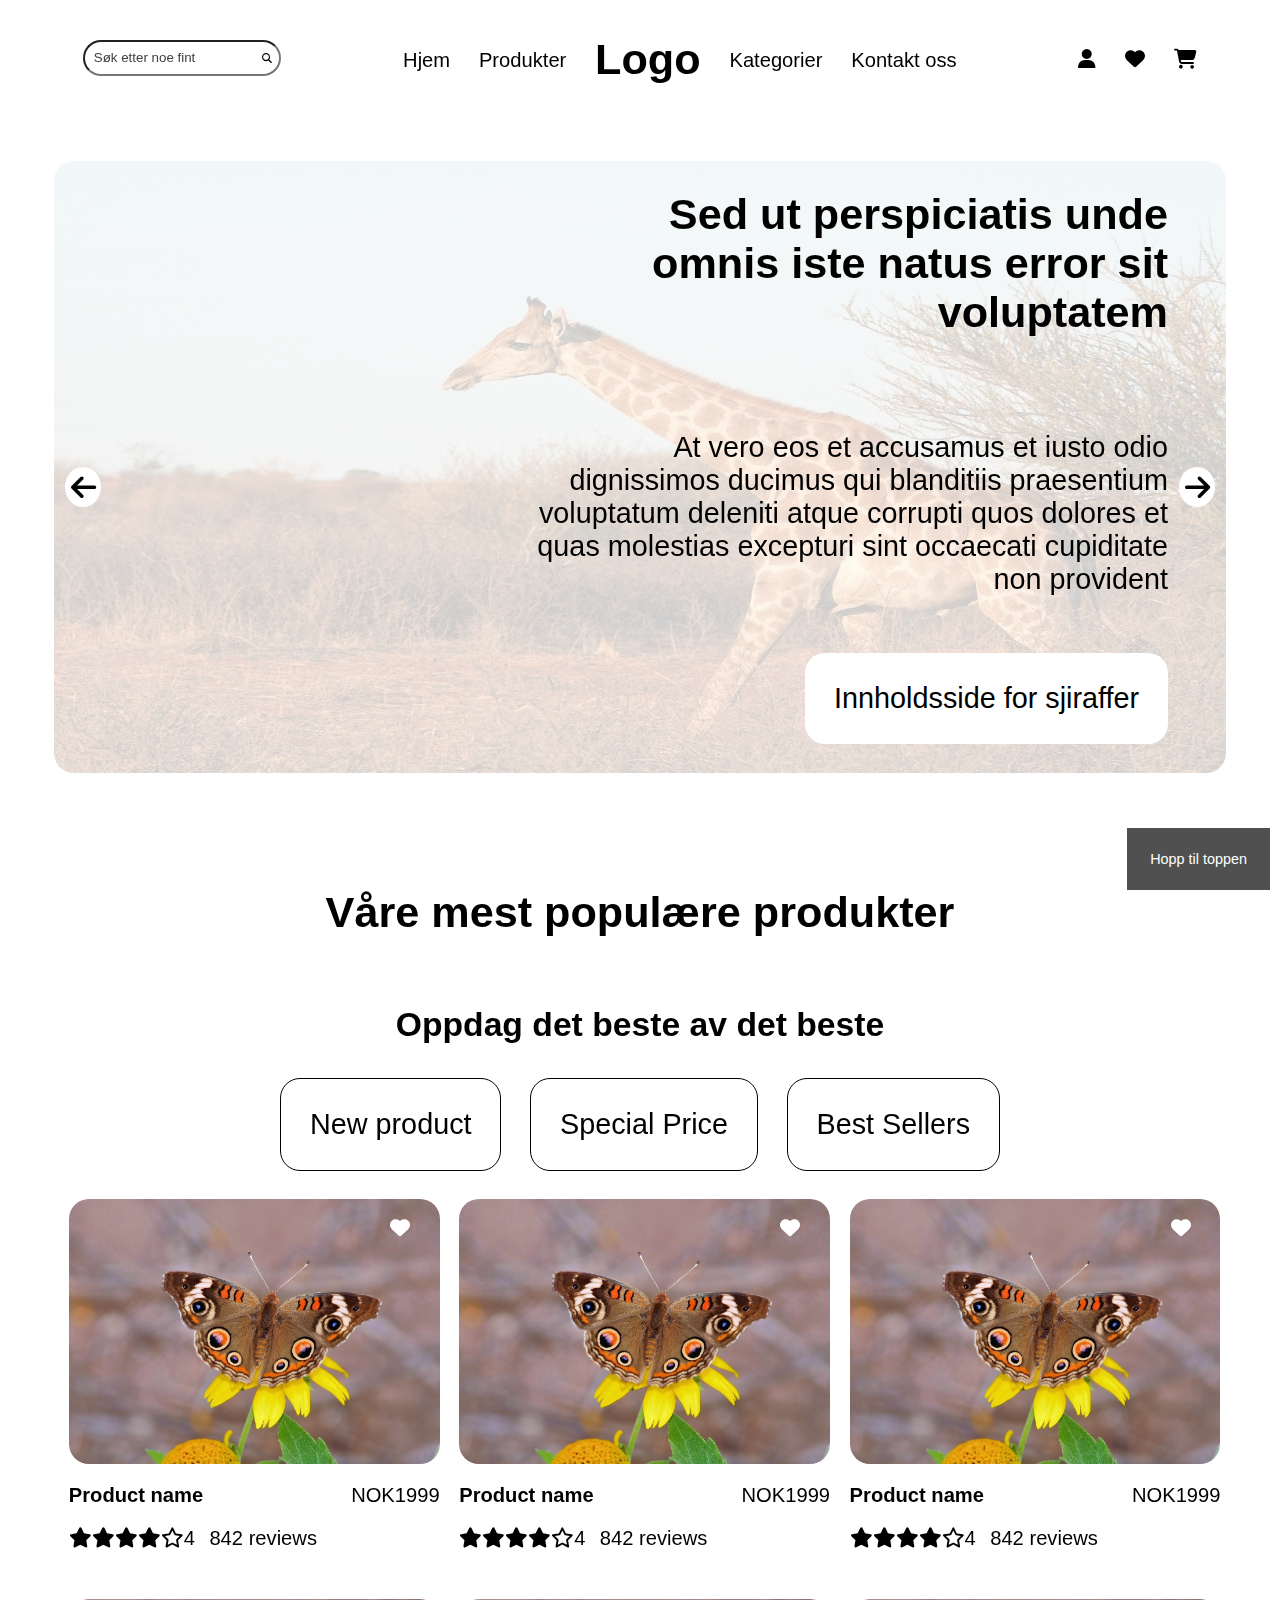
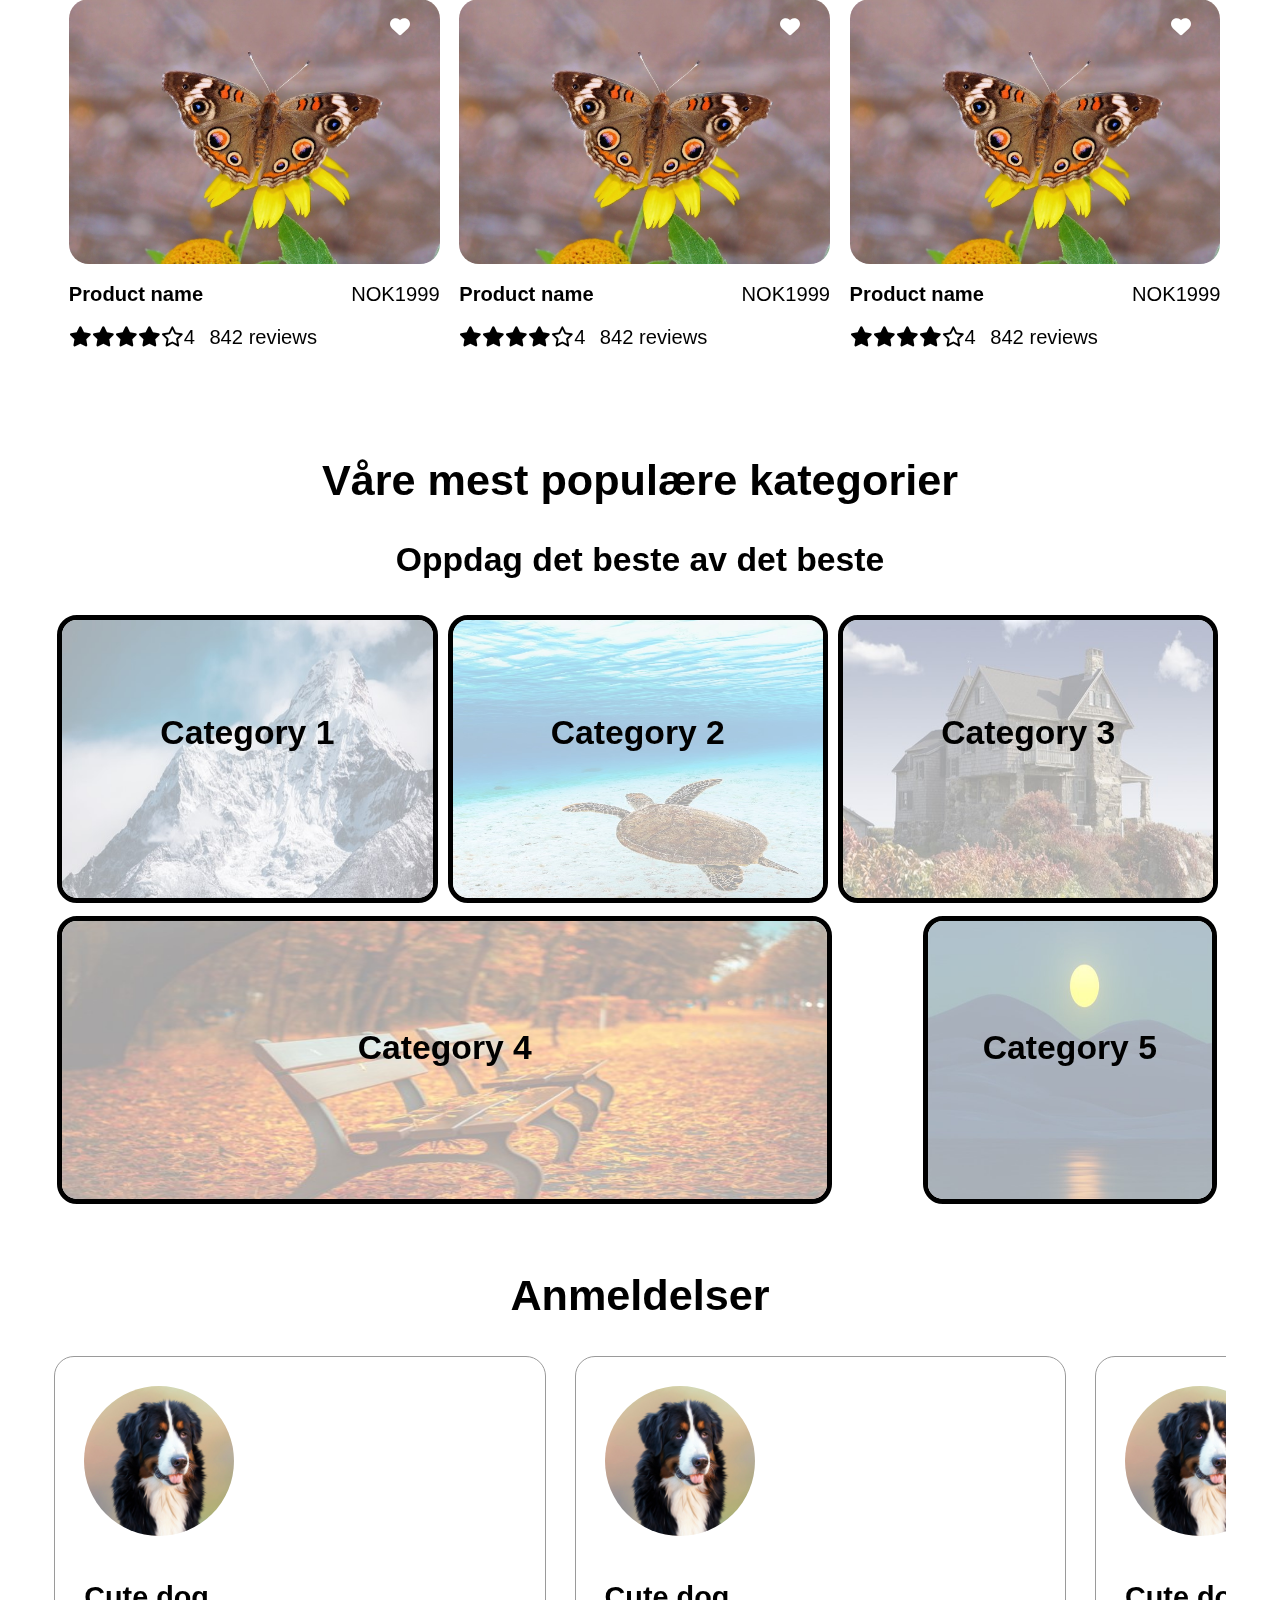
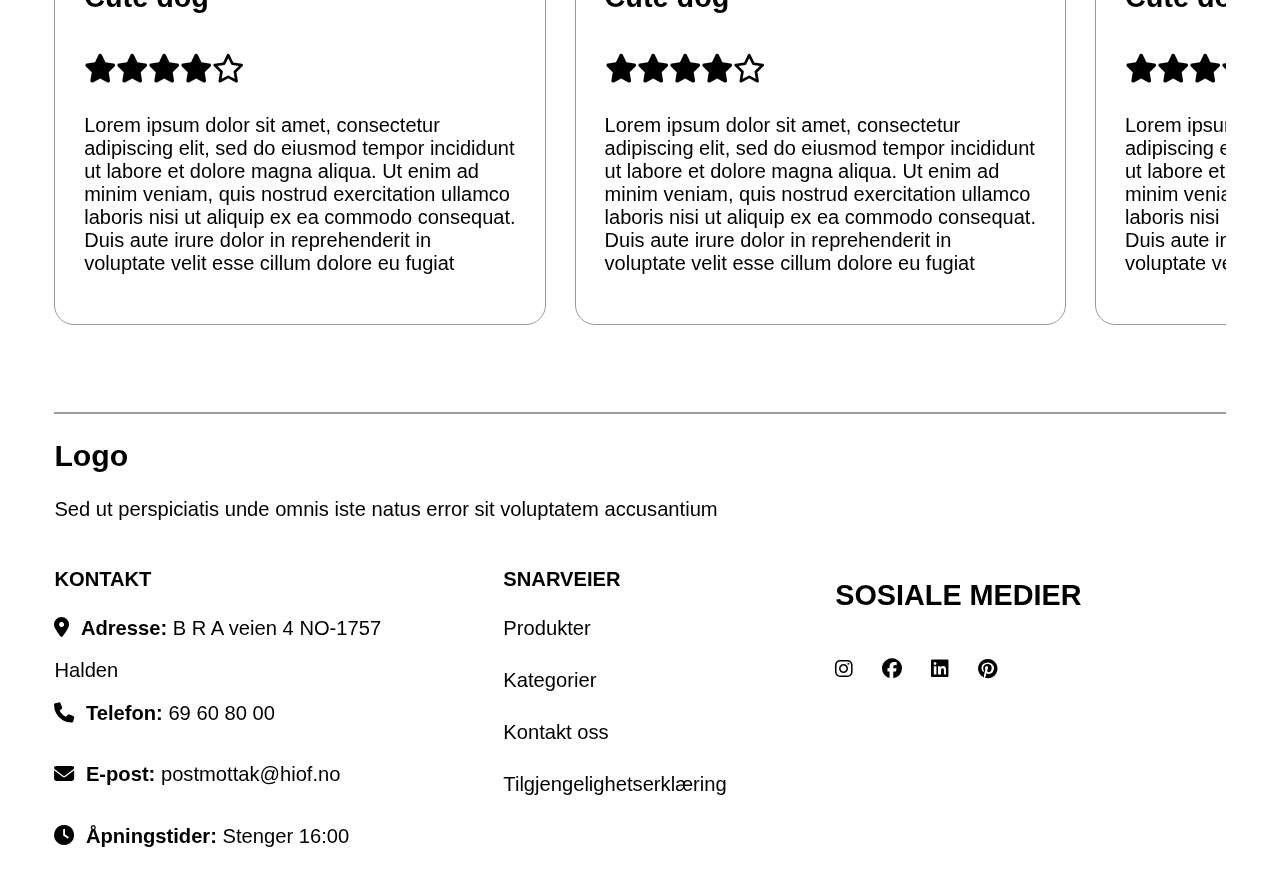
==== commit 106e7ffd: "Krav A Fremdrift" ====
--- a/index.html
+++ b/index.html
@@ -86,7 +86,7 @@
                         <i class="fa-solid fa-heart"></i>
                         <a tabindex="-1" href="product.html"><img itemprop="image" src="img/butterfly.jpg" alt="Sommerfugl som sitter oppå en gul blomst"> <!--Image by <a href="https://pixabay.com/users/anselmo7511-43046719/?utm_source=link-attribution&utm_medium=referral&utm_campaign=image&utm_content=9093549">Anselmo Rodrigues</a> from <a href="https://pixabay.com//?utm_source=link-attribution&utm_medium=referral&utm_campaign=image&utm_content=9093549">Pixabay</a>--></a>
                         <!--Fjerner tabindex på bildet for å unngå masse unødvendig tabbing-->
-                        <h4 itemprop="name"><a href="product.html">Product name</a><span itemprop="offers" itemscope itemtype="https://schema.org/Offer"><span itemprop="priceCurrency">NOK</span> <span itemprop="price">1999</span></span></h4>
+                        <h4 itemprop="name"><a href="product.html">Product name</a><span itemprop="offers" itemscope itemtype="https://schema.org/Offer"><span itemprop="priceCurrency">NOK</span><span itemprop="price">1999</span></span></h4>
                         <ul class="stars" itemprop="aggregateRating" itemscope itemtype="https://schema.org/AggregateRating">
                             <li><i class="fa-solid fa-star"></i></li>
                             <li><i class="fa-solid fa-star"></i></li>
@@ -102,7 +102,7 @@
                         <i class="fa-solid fa-heart"></i>
                         <a tabindex="-1" href="product.html"><img itemprop="image" src="img/butterfly.jpg" alt="Sommerfugl som sitter oppå en gul blomst"> <!--Image by <a href="https://pixabay.com/users/anselmo7511-43046719/?utm_source=link-attribution&utm_medium=referral&utm_campaign=image&utm_content=9093549">Anselmo Rodrigues</a> from <a href="https://pixabay.com//?utm_source=link-attribution&utm_medium=referral&utm_campaign=image&utm_content=9093549">Pixabay</a>--></a>
                         <!--Fjerner tabindex på bildet for å unngå masse unødvendig tabbing-->
-                        <h4 itemprop="name"><a href="product.html">Product name</a><span itemprop="offers" itemscope itemtype="https://schema.org/Offer"><span itemprop="priceCurrency">NOK</span> <span itemprop="price">1999</span></span></h4>
+                        <h4 itemprop="name"><a href="product.html">Product name</a><span itemprop="offers" itemscope itemtype="https://schema.org/Offer"><span itemprop="priceCurrency">NOK</span><span itemprop="price">1999</span></span></h4>
                         <ul class="stars" itemprop="aggregateRating" itemscope itemtype="https://schema.org/AggregateRating">
                             <li><i class="fa-solid fa-star"></i></li>
                             <li><i class="fa-solid fa-star"></i></li>
@@ -118,7 +118,7 @@
                         <i class="fa-solid fa-heart"></i>
                         <a tabindex="-1" href="product.html"><img itemprop="image" src="img/butterfly.jpg" alt="Sommerfugl som sitter oppå en gul blomst"> <!--Image by <a href="https://pixabay.com/users/anselmo7511-43046719/?utm_source=link-attribution&utm_medium=referral&utm_campaign=image&utm_content=9093549">Anselmo Rodrigues</a> from <a href="https://pixabay.com//?utm_source=link-attribution&utm_medium=referral&utm_campaign=image&utm_content=9093549">Pixabay</a>--></a>
                         <!--Fjerner tabindex på bildet for å unngå masse unødvendig tabbing-->
-                        <h4 itemprop="name"><a href="product.html">Product name</a><span itemprop="offers" itemscope itemtype="https://schema.org/Offer"><span itemprop="priceCurrency">NOK</span> <span itemprop="price">1999</span></span></h4>
+                        <h4 itemprop="name"><a href="product.html">Product name</a><span itemprop="offers" itemscope itemtype="https://schema.org/Offer"><span itemprop="priceCurrency">NOK</span><span itemprop="price">1999</span></span></h4>
                         <ul class="stars" itemprop="aggregateRating" itemscope itemtype="https://schema.org/AggregateRating">
                             <li><i class="fa-solid fa-star"></i></li>
                             <li><i class="fa-solid fa-star"></i></li>
@@ -134,7 +134,7 @@
                         <i class="fa-solid fa-heart"></i>
                         <a tabindex="-1" href="product.html"><img itemprop="image" src="img/butterfly.jpg" alt="Sommerfugl som sitter oppå en gul blomst"> <!--Image by <a href="https://pixabay.com/users/anselmo7511-43046719/?utm_source=link-attribution&utm_medium=referral&utm_campaign=image&utm_content=9093549">Anselmo Rodrigues</a> from <a href="https://pixabay.com//?utm_source=link-attribution&utm_medium=referral&utm_campaign=image&utm_content=9093549">Pixabay</a>--></a>
                         <!--Fjerner tabindex på bildet for å unngå masse unødvendig tabbing-->
-                        <h4 itemprop="name"><a href="product.html">Product name</a><span itemprop="offers" itemscope itemtype="https://schema.org/Offer"><span itemprop="priceCurrency">NOK</span> <span itemprop="price">1999</span></span></h4>
+                        <h4 itemprop="name"><a href="product.html">Product name</a><span itemprop="offers" itemscope itemtype="https://schema.org/Offer"><span itemprop="priceCurrency">NOK</span><span itemprop="price">1999</span></span></h4>
                         <ul class="stars" itemprop="aggregateRating" itemscope itemtype="https://schema.org/AggregateRating">
                             <li><i class="fa-solid fa-star"></i></li>
                             <li><i class="fa-solid fa-star"></i></li>
@@ -150,7 +150,7 @@
                         <i class="fa-solid fa-heart"></i>
                         <a tabindex="-1" href="product.html"><img itemprop="image" src="img/butterfly.jpg" alt="Sommerfugl som sitter oppå en gul blomst"> <!--Image by <a href="https://pixabay.com/users/anselmo7511-43046719/?utm_source=link-attribution&utm_medium=referral&utm_campaign=image&utm_content=9093549">Anselmo Rodrigues</a> from <a href="https://pixabay.com//?utm_source=link-attribution&utm_medium=referral&utm_campaign=image&utm_content=9093549">Pixabay</a>--></a>
                         <!--Fjerner tabindex på bildet for å unngå masse unødvendig tabbing-->
-                        <h4 itemprop="name"><a href="product.html">Product name</a><span itemprop="offers" itemscope itemtype="https://schema.org/Offer"><span itemprop="priceCurrency">NOK</span> <span itemprop="price">1999</span></span></h4>
+                        <h4 itemprop="name"><a href="product.html">Product name</a><span itemprop="offers" itemscope itemtype="https://schema.org/Offer"><span itemprop="priceCurrency">NOK</span><span itemprop="price">1999</span></span></h4>
                         <ul class="stars" itemprop="aggregateRating" itemscope itemtype="https://schema.org/AggregateRating">
                             <li><i class="fa-solid fa-star"></i></li>
                             <li><i class="fa-solid fa-star"></i></li>
@@ -166,7 +166,7 @@
                         <i class="fa-solid fa-heart"></i>
                         <a tabindex="-1" href="product.html"><img itemprop="image" src="img/butterfly.jpg" alt="Sommerfugl som sitter oppå en gul blomst"> <!--Image by <a href="https://pixabay.com/users/anselmo7511-43046719/?utm_source=link-attribution&utm_medium=referral&utm_campaign=image&utm_content=9093549">Anselmo Rodrigues</a> from <a href="https://pixabay.com//?utm_source=link-attribution&utm_medium=referral&utm_campaign=image&utm_content=9093549">Pixabay</a>--></a>
                         <!--Fjerner tabindex på bildet for å unngå masse unødvendig tabbing-->
-                        <h4 itemprop="name"><a href="product.html">Product name</a><span itemprop="offers" itemscope itemtype="https://schema.org/Offer"><span itemprop="priceCurrency">NOK</span> <span itemprop="price">1999</span></span></h4>
+                        <h4 itemprop="name"><a href="product.html">Product name</a><span itemprop="offers" itemscope itemtype="https://schema.org/Offer"><span itemprop="priceCurrency">NOK</span><span itemprop="price">1999</span></span></h4>
                         <ul class="stars" itemprop="aggregateRating" itemscope itemtype="https://schema.org/AggregateRating">
                             <li><i class="fa-solid fa-star"></i></li>
                             <li><i class="fa-solid fa-star"></i></li>
--- a/css/style.css
+++ b/css/style.css
@@ -352,7 +352,7 @@
             width: 100%;
             height: 20rem;
             border-style: solid;
-            border-color: rgba(0, 0, 0, 1);
+            border-color: rgb(0, 0, 0);
             border-width: 5px;
         }
     
@@ -377,7 +377,6 @@
 
     .scroll-container {
         display: flex;
-        justify-content: start;
         gap: 1rem;
         overflow: scroll;
 
@@ -818,7 +817,6 @@
         width: 100%;
         color: rgb(255, 255, 255);
         background-color: black;
-        margin: auto;
         margin-top: 1rem;
         margin-left: 0;
     }
@@ -950,7 +948,7 @@
     #kjop:hover {
         opacity: 0.5;
         text-decoration: underline;
-        color: rgb(186, 243, 88);
+        color: rgb(255, 255, 39);
     }
 
     .bkrbox {
@@ -1011,7 +1009,7 @@
     z-index: 999;
 }
 
-*:focus {
+*:focus { /*Alle elementer får lik farge når de er fokusert med tab*/
     outline-color: rgb(255, 165, 0); /*https://www.w3.org/TR/2007/WD-WCAG20-TECHS-20071211/C16.html*/
 }
 
@@ -1324,6 +1322,14 @@
         grid-template-columns: 1fr 1fr 1fr;
         grid-template-rows: auto;
         font-size: 0.7rem;
+
+        article {
+            margin-left: 0.5rem;
+        }
+
+        img {
+            max-width: 700px;
+        }
     }
     
     #product1 {
@@ -1331,11 +1337,6 @@
         grid-column-end: 2;
         grid-row-start: 1;
         grid-row-end: 2;
-        margin-left: 0.5rem;
-
-            img {
-                max-width: 700px;
-            }
     }
     
     #product2 {
@@ -1343,11 +1344,6 @@
         grid-column-end: 3;
         grid-row-start: 1;
         grid-row-end: 2;
-        margin-left: 0.5rem;
-
-            img {
-                max-width: 700px;
-            }
     }
     
     #product3 {
@@ -1356,11 +1352,6 @@
         grid-row-start: 1;
         grid-row-end: 2;
         margin-top: 1rem;
-        margin-left: 0.5rem;
-
-            img {
-                max-width: 700px;
-            }
     }
     
     #product4 {
@@ -1368,11 +1359,6 @@
         grid-column-end: 2;
         grid-row-start: 2;
         grid-row-end: 3;
-        margin-left: 0.5rem;
-
-            img {
-                max-width: 700px;
-            }
     }
     
     #product5 {
@@ -1380,11 +1366,6 @@
         grid-column-end: 3;
         grid-row-start: 2;
         grid-row-end: 3;
-        margin-left: 0.5rem;
-
-            img {
-                max-width: 700px;
-            }
     }
     
     #product6 {
@@ -1392,11 +1373,6 @@
         grid-column-end: 4;
         grid-row-start: 2;
         grid-row-end: 3;
-        margin-left: 0.5rem;
-
-            img {
-                max-width: 700px;
-            }
     }
 
     #popular_categories {
@@ -1432,10 +1408,6 @@
             grid-row-start: 3;
             grid-row-end: 4;
             max-width: 386px;
-
-            h3 {
-                top: 40%;
-            }
         }
     
         #ctg2 {
@@ -1444,10 +1416,6 @@
             grid-row-start: 3;
             grid-row-end: 4;
             max-width: 386px;
-
-            h3 {
-                top: 40%;
-            }
         }
     
         #ctg3 {
@@ -1456,10 +1424,6 @@
             grid-row-start: 3;
             grid-row-end: 4;
             max-width: 386px;
-
-            h3 {
-                top: 40%;
-            }
         }
     
         #ctg4 {
@@ -1468,10 +1432,6 @@
             grid-row-start: 4;
             grid-row-end: 5;
             max-width: 864px;
-
-            h3 {
-                top: 45%;
-            }
         }
     
         #ctg5 {
@@ -1481,10 +1441,6 @@
             grid-row-end: 5;
             max-width: 300px;
             margin: 0 0 0 auto;
-
-            h3 {
-                top: 45%;
-            }
         }
     }
 
@@ -1519,7 +1475,7 @@
 
             grid-template-columns: 1fr 1fr 1fr;
             grid-template-rows: auto;
-            max-height: 1270px;
+            max-height: 1140px;
         
             img {
                 width: 100%;
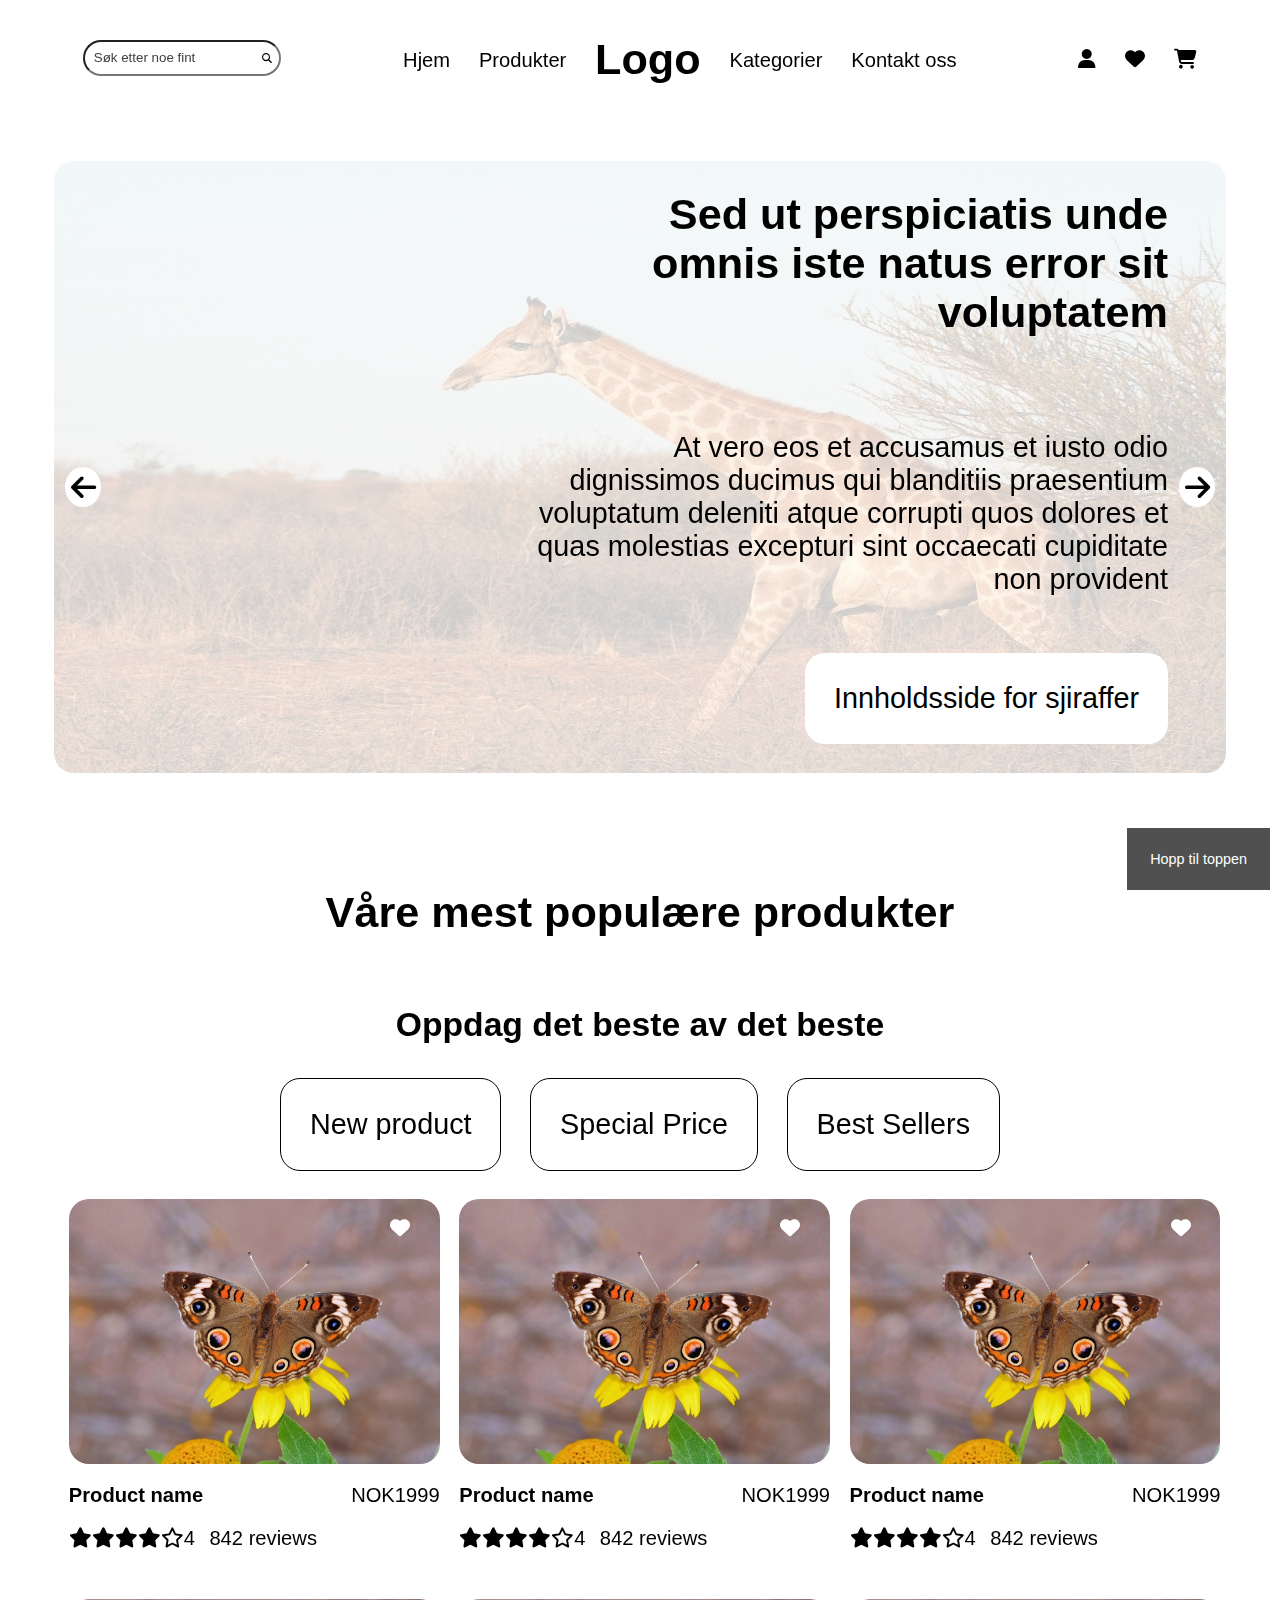
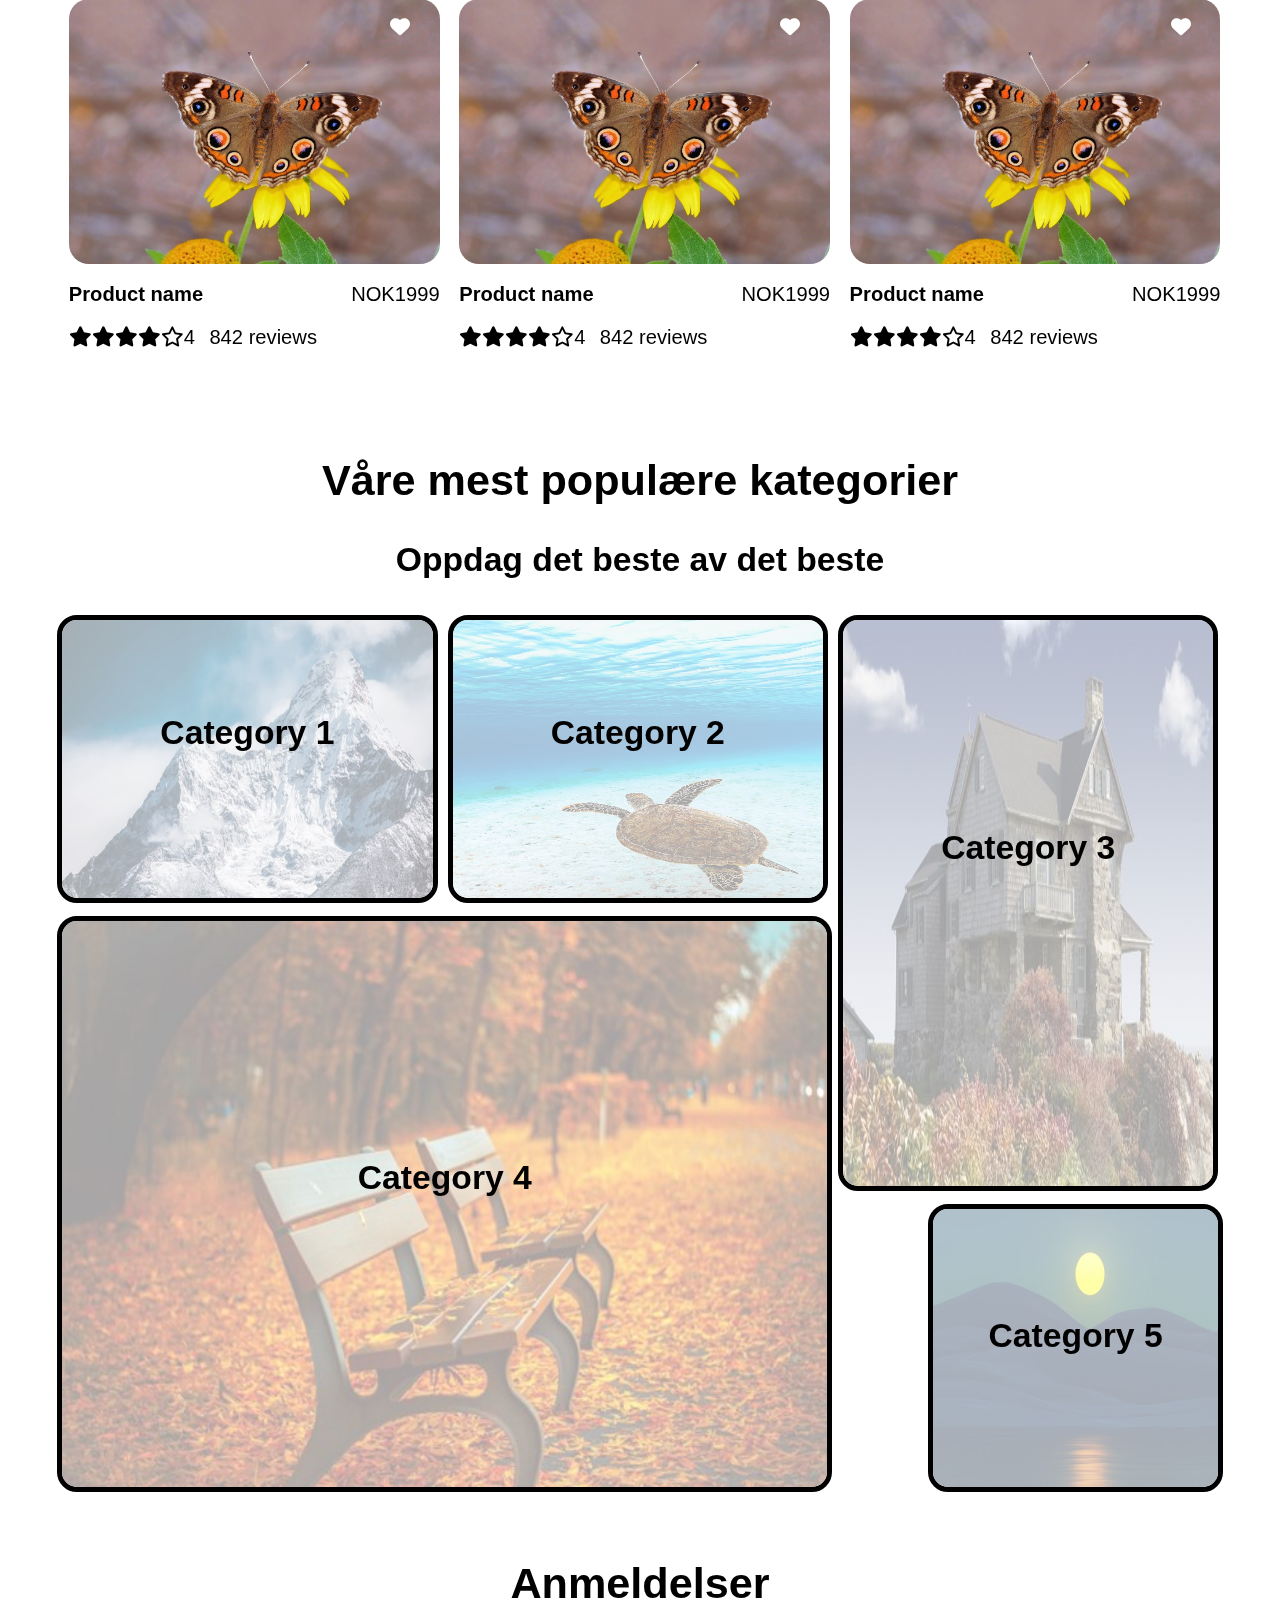
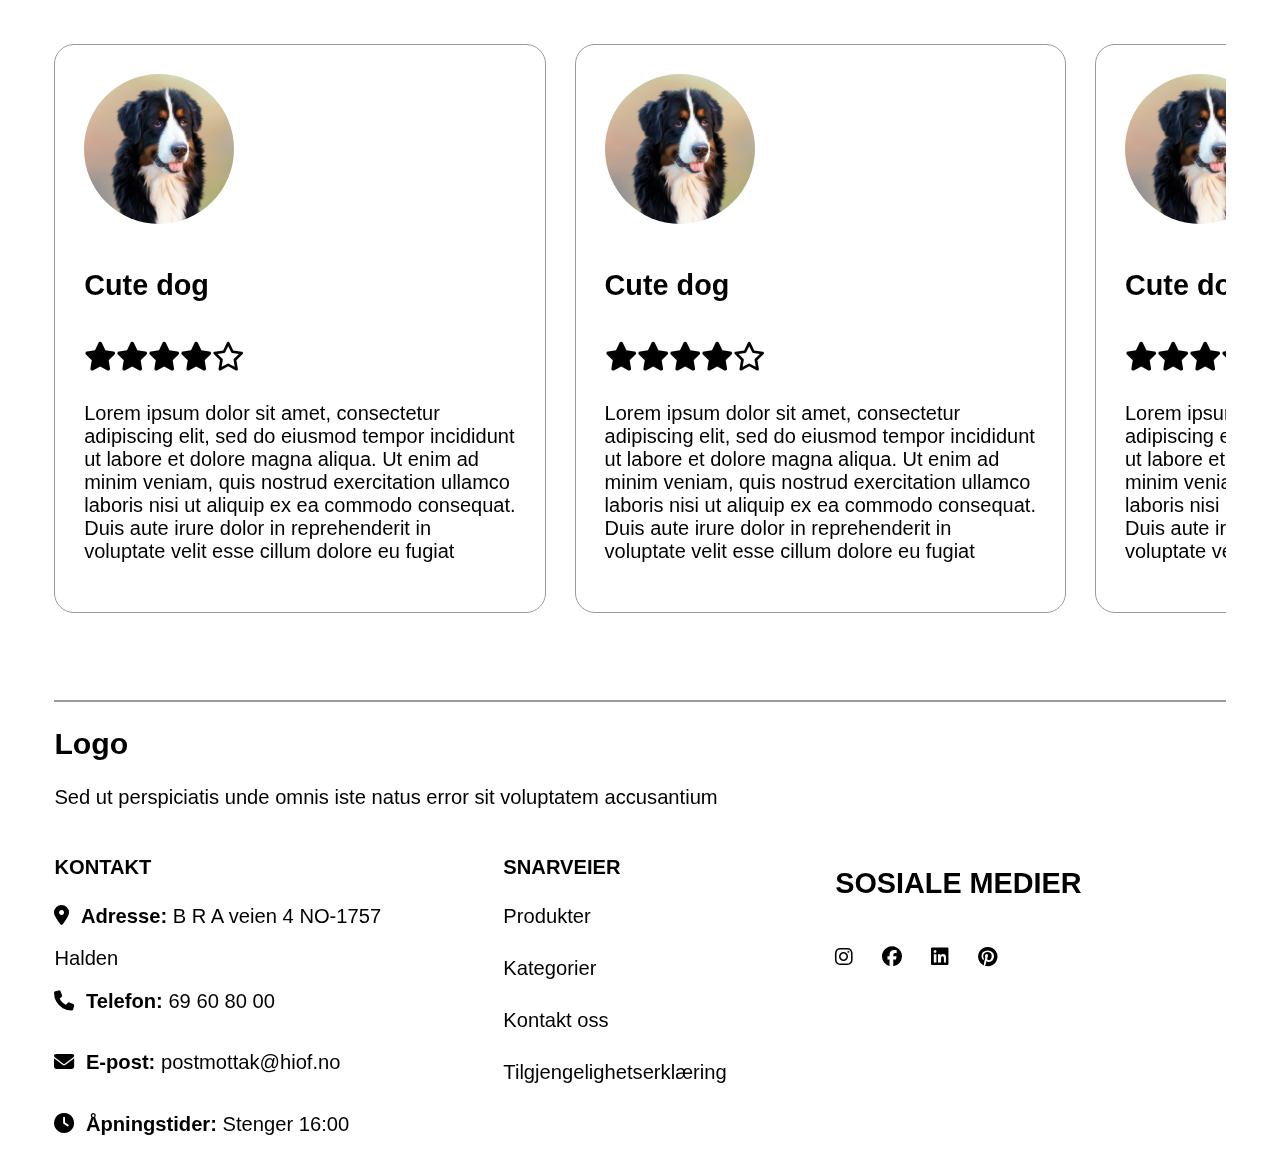
==== commit 9cb9b517: "Krav A ferdig" ====
--- a/index.html
+++ b/index.html
@@ -76,9 +76,9 @@
                 <h2>Våre mest populære produkter</h2>
                 <h3>Oppdag det beste av det beste</h3>
                 <nav id="product_category">
-                    <a href="product.html">New product</a>
-                    <a href="product.html">Special Price</a>
-                    <a href="product.html">Best Sellers</a>
+                    <a href="#popular_products">New product</a>
+                    <a href="#popular_products">Special Price</a>
+                    <a href="#popular_products">Best Sellers</a>
                 </nav>
 
                 <section id="product_grid">
@@ -86,15 +86,15 @@
                         <i class="fa-solid fa-heart"></i>
                         <a tabindex="-1" href="product.html"><img itemprop="image" src="img/butterfly.jpg" alt="Sommerfugl som sitter oppå en gul blomst"> <!--Image by <a href="https://pixabay.com/users/anselmo7511-43046719/?utm_source=link-attribution&utm_medium=referral&utm_campaign=image&utm_content=9093549">Anselmo Rodrigues</a> from <a href="https://pixabay.com//?utm_source=link-attribution&utm_medium=referral&utm_campaign=image&utm_content=9093549">Pixabay</a>--></a>
                         <!--Fjerner tabindex på bildet for å unngå masse unødvendig tabbing-->
-                        <h4 itemprop="name"><a href="product.html">Product name</a><span itemprop="offers" itemscope itemtype="https://schema.org/Offer"><span itemprop="priceCurrency">NOK</span><span itemprop="price">1999</span></span></h4>
-                        <ul class="stars" itemprop="aggregateRating" itemscope itemtype="https://schema.org/AggregateRating">
-                            <li><i class="fa-solid fa-star"></i></li>
-                            <li><i class="fa-solid fa-star"></i></li>
-                            <li><i class="fa-solid fa-star"></i></li>
-                            <li><i class="fa-solid fa-star"></i></li>
-                            <li><i class="fa-regular fa-star"></i></li>
-                            <li itemprop="ratingValue">4</li>
-                            <li><span itemprop="reviewCount">842</span> reviews</li>
+                        <h4 itemprop="name"><a href="product.html" lang="en">Product name</a><span itemprop="offers" itemscope itemtype="https://schema.org/Offer"><span itemprop="priceCurrency">NOK</span><span itemprop="price">1999</span></span></h4>
+                        <ul class="stars" itemprop="aggregateRating" itemscope itemtype="https://schema.org/AggregateRating">
+                            <li><i class="fa-solid fa-star"></i></li>
+                            <li><i class="fa-solid fa-star"></i></li>
+                            <li><i class="fa-solid fa-star"></i></li>
+                            <li><i class="fa-solid fa-star"></i></li>
+                            <li><i class="fa-regular fa-star"></i></li>
+                            <li itemprop="ratingValue">4</li>
+                            <li lang="en"><span itemprop="reviewCount">842</span> reviews</li>
                         </ul>
                     </article>
 
@@ -102,15 +102,15 @@
                         <i class="fa-solid fa-heart"></i>
                         <a tabindex="-1" href="product.html"><img itemprop="image" src="img/butterfly.jpg" alt="Sommerfugl som sitter oppå en gul blomst"> <!--Image by <a href="https://pixabay.com/users/anselmo7511-43046719/?utm_source=link-attribution&utm_medium=referral&utm_campaign=image&utm_content=9093549">Anselmo Rodrigues</a> from <a href="https://pixabay.com//?utm_source=link-attribution&utm_medium=referral&utm_campaign=image&utm_content=9093549">Pixabay</a>--></a>
                         <!--Fjerner tabindex på bildet for å unngå masse unødvendig tabbing-->
-                        <h4 itemprop="name"><a href="product.html">Product name</a><span itemprop="offers" itemscope itemtype="https://schema.org/Offer"><span itemprop="priceCurrency">NOK</span><span itemprop="price">1999</span></span></h4>
-                        <ul class="stars" itemprop="aggregateRating" itemscope itemtype="https://schema.org/AggregateRating">
-                            <li><i class="fa-solid fa-star"></i></li>
-                            <li><i class="fa-solid fa-star"></i></li>
-                            <li><i class="fa-solid fa-star"></i></li>
-                            <li><i class="fa-solid fa-star"></i></li>
-                            <li><i class="fa-regular fa-star"></i></li>
-                            <li itemprop="ratingValue">4</li>
-                            <li><span itemprop="reviewCount">842</span> reviews</li>
+                        <h4 itemprop="name"><a href="product.html" lang="en">Product name</a><span itemprop="offers" itemscope itemtype="https://schema.org/Offer"><span itemprop="priceCurrency">NOK</span><span itemprop="price">1999</span></span></h4>
+                        <ul class="stars" itemprop="aggregateRating" itemscope itemtype="https://schema.org/AggregateRating">
+                            <li><i class="fa-solid fa-star"></i></li>
+                            <li><i class="fa-solid fa-star"></i></li>
+                            <li><i class="fa-solid fa-star"></i></li>
+                            <li><i class="fa-solid fa-star"></i></li>
+                            <li><i class="fa-regular fa-star"></i></li>
+                            <li itemprop="ratingValue">4</li>
+                            <li lang="en"><span itemprop="reviewCount">842</span> reviews</li>
                         </ul>
                     </article>
 
@@ -118,15 +118,15 @@
                         <i class="fa-solid fa-heart"></i>
                         <a tabindex="-1" href="product.html"><img itemprop="image" src="img/butterfly.jpg" alt="Sommerfugl som sitter oppå en gul blomst"> <!--Image by <a href="https://pixabay.com/users/anselmo7511-43046719/?utm_source=link-attribution&utm_medium=referral&utm_campaign=image&utm_content=9093549">Anselmo Rodrigues</a> from <a href="https://pixabay.com//?utm_source=link-attribution&utm_medium=referral&utm_campaign=image&utm_content=9093549">Pixabay</a>--></a>
                         <!--Fjerner tabindex på bildet for å unngå masse unødvendig tabbing-->
-                        <h4 itemprop="name"><a href="product.html">Product name</a><span itemprop="offers" itemscope itemtype="https://schema.org/Offer"><span itemprop="priceCurrency">NOK</span><span itemprop="price">1999</span></span></h4>
-                        <ul class="stars" itemprop="aggregateRating" itemscope itemtype="https://schema.org/AggregateRating">
-                            <li><i class="fa-solid fa-star"></i></li>
-                            <li><i class="fa-solid fa-star"></i></li>
-                            <li><i class="fa-solid fa-star"></i></li>
-                            <li><i class="fa-solid fa-star"></i></li>
-                            <li><i class="fa-regular fa-star"></i></li>
-                            <li itemprop="ratingValue">4</li>
-                            <li><span itemprop="reviewCount">842</span> reviews</li>
+                        <h4 itemprop="name"><a href="product.html" lang="en">Product name</a><span itemprop="offers" itemscope itemtype="https://schema.org/Offer"><span itemprop="priceCurrency">NOK</span><span itemprop="price">1999</span></span></h4>
+                        <ul class="stars" itemprop="aggregateRating" itemscope itemtype="https://schema.org/AggregateRating">
+                            <li><i class="fa-solid fa-star"></i></li>
+                            <li><i class="fa-solid fa-star"></i></li>
+                            <li><i class="fa-solid fa-star"></i></li>
+                            <li><i class="fa-solid fa-star"></i></li>
+                            <li><i class="fa-regular fa-star"></i></li>
+                            <li itemprop="ratingValue">4</li>
+                            <li lang="en"><span itemprop="reviewCount">842</span> reviews</li>
                         </ul>
                     </article>
 
@@ -134,15 +134,15 @@
                         <i class="fa-solid fa-heart"></i>
                         <a tabindex="-1" href="product.html"><img itemprop="image" src="img/butterfly.jpg" alt="Sommerfugl som sitter oppå en gul blomst"> <!--Image by <a href="https://pixabay.com/users/anselmo7511-43046719/?utm_source=link-attribution&utm_medium=referral&utm_campaign=image&utm_content=9093549">Anselmo Rodrigues</a> from <a href="https://pixabay.com//?utm_source=link-attribution&utm_medium=referral&utm_campaign=image&utm_content=9093549">Pixabay</a>--></a>
                         <!--Fjerner tabindex på bildet for å unngå masse unødvendig tabbing-->
-                        <h4 itemprop="name"><a href="product.html">Product name</a><span itemprop="offers" itemscope itemtype="https://schema.org/Offer"><span itemprop="priceCurrency">NOK</span><span itemprop="price">1999</span></span></h4>
-                        <ul class="stars" itemprop="aggregateRating" itemscope itemtype="https://schema.org/AggregateRating">
-                            <li><i class="fa-solid fa-star"></i></li>
-                            <li><i class="fa-solid fa-star"></i></li>
-                            <li><i class="fa-solid fa-star"></i></li>
-                            <li><i class="fa-solid fa-star"></i></li>
-                            <li><i class="fa-regular fa-star"></i></li>
-                            <li itemprop="ratingValue">4</li>
-                            <li><span itemprop="reviewCount">842</span> reviews</li>
+                        <h4 itemprop="name"><a href="product.html" lang="en">Product name</a><span itemprop="offers" itemscope itemtype="https://schema.org/Offer"><span itemprop="priceCurrency">NOK</span><span itemprop="price">1999</span></span></h4>
+                        <ul class="stars" itemprop="aggregateRating" itemscope itemtype="https://schema.org/AggregateRating">
+                            <li><i class="fa-solid fa-star"></i></li>
+                            <li><i class="fa-solid fa-star"></i></li>
+                            <li><i class="fa-solid fa-star"></i></li>
+                            <li><i class="fa-solid fa-star"></i></li>
+                            <li><i class="fa-regular fa-star"></i></li>
+                            <li itemprop="ratingValue">4</li>
+                            <li lang="en"><span itemprop="reviewCount">842</span> reviews</li>
                         </ul>
                     </article>
 
@@ -150,15 +150,15 @@
                         <i class="fa-solid fa-heart"></i>
                         <a tabindex="-1" href="product.html"><img itemprop="image" src="img/butterfly.jpg" alt="Sommerfugl som sitter oppå en gul blomst"> <!--Image by <a href="https://pixabay.com/users/anselmo7511-43046719/?utm_source=link-attribution&utm_medium=referral&utm_campaign=image&utm_content=9093549">Anselmo Rodrigues</a> from <a href="https://pixabay.com//?utm_source=link-attribution&utm_medium=referral&utm_campaign=image&utm_content=9093549">Pixabay</a>--></a>
                         <!--Fjerner tabindex på bildet for å unngå masse unødvendig tabbing-->
-                        <h4 itemprop="name"><a href="product.html">Product name</a><span itemprop="offers" itemscope itemtype="https://schema.org/Offer"><span itemprop="priceCurrency">NOK</span><span itemprop="price">1999</span></span></h4>
-                        <ul class="stars" itemprop="aggregateRating" itemscope itemtype="https://schema.org/AggregateRating">
-                            <li><i class="fa-solid fa-star"></i></li>
-                            <li><i class="fa-solid fa-star"></i></li>
-                            <li><i class="fa-solid fa-star"></i></li>
-                            <li><i class="fa-solid fa-star"></i></li>
-                            <li><i class="fa-regular fa-star"></i></li>
-                            <li itemprop="ratingValue">4</li>
-                            <li><span itemprop="reviewCount">842</span> reviews</li>
+                        <h4 itemprop="name"><a href="product.html" lang="en">Product name</a><span itemprop="offers" itemscope itemtype="https://schema.org/Offer"><span itemprop="priceCurrency">NOK</span><span itemprop="price">1999</span></span></h4>
+                        <ul class="stars" itemprop="aggregateRating" itemscope itemtype="https://schema.org/AggregateRating">
+                            <li><i class="fa-solid fa-star"></i></li>
+                            <li><i class="fa-solid fa-star"></i></li>
+                            <li><i class="fa-solid fa-star"></i></li>
+                            <li><i class="fa-solid fa-star"></i></li>
+                            <li><i class="fa-regular fa-star"></i></li>
+                            <li itemprop="ratingValue">4</li>
+                            <li lang="en"><span itemprop="reviewCount">842</span> reviews</li>
                         </ul>
                     </article>
 
@@ -166,15 +166,15 @@
                         <i class="fa-solid fa-heart"></i>
                         <a tabindex="-1" href="product.html"><img itemprop="image" src="img/butterfly.jpg" alt="Sommerfugl som sitter oppå en gul blomst"> <!--Image by <a href="https://pixabay.com/users/anselmo7511-43046719/?utm_source=link-attribution&utm_medium=referral&utm_campaign=image&utm_content=9093549">Anselmo Rodrigues</a> from <a href="https://pixabay.com//?utm_source=link-attribution&utm_medium=referral&utm_campaign=image&utm_content=9093549">Pixabay</a>--></a>
                         <!--Fjerner tabindex på bildet for å unngå masse unødvendig tabbing-->
-                        <h4 itemprop="name"><a href="product.html">Product name</a><span itemprop="offers" itemscope itemtype="https://schema.org/Offer"><span itemprop="priceCurrency">NOK</span><span itemprop="price">1999</span></span></h4>
-                        <ul class="stars" itemprop="aggregateRating" itemscope itemtype="https://schema.org/AggregateRating">
-                            <li><i class="fa-solid fa-star"></i></li>
-                            <li><i class="fa-solid fa-star"></i></li>
-                            <li><i class="fa-solid fa-star"></i></li>
-                            <li><i class="fa-solid fa-star"></i></li>
-                            <li><i class="fa-regular fa-star"></i></li>
-                            <li itemprop="ratingValue">4</li>
-                            <li><span itemprop="reviewCount">842</span> reviews</li>
+                        <h4 itemprop="name"><a href="product.html" lang="en">Product name</a><span itemprop="offers" itemscope itemtype="https://schema.org/Offer"><span itemprop="priceCurrency">NOK</span><span itemprop="price">1999</span></span></h4>
+                        <ul class="stars" itemprop="aggregateRating" itemscope itemtype="https://schema.org/AggregateRating">
+                            <li><i class="fa-solid fa-star"></i></li>
+                            <li><i class="fa-solid fa-star"></i></li>
+                            <li><i class="fa-solid fa-star"></i></li>
+                            <li><i class="fa-solid fa-star"></i></li>
+                            <li><i class="fa-regular fa-star"></i></li>
+                            <li itemprop="ratingValue">4</li>
+                            <li lang="en"><span itemprop="reviewCount">842</span> reviews</li>
                         </ul>
                     </article>
                 </section>
@@ -185,23 +185,23 @@
                 <h3>Oppdag det beste av det beste</h3>
                 <article id="ctg1">
                     <img src="img/mountain_blur.jpg" alt="Stort fjell dekket med snø"> <!--https://pixabay.com/photos/ama-dablam-snow-mountain-peak-2064522/-->
-                    <h3>Category 1</h3>
+                    <h3 lang="en">Category 1</h3>
                 </article>
                 <article id="ctg2">
                     <img src="img/seaturtle_blur.jpg" alt="Havskilpadde svømmer i vannet"> <!--Image by <a href="https://pixabay.com/users/kanenori-4749850/?utm_source=link-attribution&utm_medium=referral&utm_campaign=image&utm_content=8199770">Kanenori</a> from <a href="https://pixabay.com//?utm_source=link-attribution&utm_medium=referral&utm_campaign=image&utm_content=8199770">Pixabay</a>-->
-                    <h3>Category 2</h3>
+                    <h3 lang="en">Category 2</h3>
                 </article>
                 <article id="ctg3">
                     <img src="img/house_blur.jpg" alt="Hus ved buskete omgivelser"> <!--Image by <a href="https://pixabay.com/users/frankyfromgermany-64960/?utm_source=link-attribution&utm_medium=referral&utm_campaign=image&utm_content=540796">Frank Winkler</a> from <a href="https://pixabay.com//?utm_source=link-attribution&utm_medium=referral&utm_campaign=image&utm_content=540796">Pixabay</a>-->
-                    <h3>Category 3</h3>
+                    <h3 lang="en">Category 3</h3>
                 </article>
                 <article id="ctg4">
                     <img src="img/benches_blur.jpg" alt="Trebenker omrundet av høstblader"> <!--Image by <a href="https://pixabay.com/users/pepperminting-633504/?utm_source=link-attribution&utm_medium=referral&utm_campaign=image&utm_content=560435">Pepper Mint</a> from <a href="https://pixabay.com//?utm_source=link-attribution&utm_medium=referral&utm_campaign=image&utm_content=560435">Pixabay</a>-->
-                    <h3>Category 4</h3>
+                    <h3 lang="en">Category 4</h3>
                 </article>
                 <article id="ctg5">
                     <img src="img/moon_blur.jpg" alt="Sjø uten bølger der månelyset reflekterer på vannet"> <!--Image by <a href="https://pixabay.com/users/cdd20-1193381/?utm_source=link-attribution&utm_medium=referral&utm_campaign=image&utm_content=6839521">愚木混株 Cdd20</a> from <a href="https://pixabay.com//?utm_source=link-attribution&utm_medium=referral&utm_campaign=image&utm_content=6839521">Pixabay</a>-->
-                    <h3>Category 5</h3>
+                    <h3 lang="en">Category 5</h3>
                 </article>
             </section>
 
@@ -210,7 +210,7 @@
                 <section class="scroll-container">
                     <article class="anm">
                         <img src="img/dog.jpg" alt="Søt svart, hvit og og brun hund med tunga ut"> <!--Image by <a href="https://pixabay.com/users/beatriz57-189088/?utm_source=link-attribution&utm_medium=referral&utm_campaign=image&utm_content=287420">Beatrix Döring</a> from <a href="https://pixabay.com//?utm_source=link-attribution&utm_medium=referral&utm_campaign=image&utm_content=287420">Pixabay</a>-->
-                        <h4 class="dogtitle">Cute dog</h4>
+                        <h4 class="dogtitle" lang="en">Cute dog</h4>
                         <ul class="stars">
                             <li><i class="fa-solid fa-star"></i></li>
                             <li><i class="fa-solid fa-star"></i></li>
@@ -223,7 +223,7 @@
 
                     <article class="anm">
                         <img src="img/dog.jpg" alt="Søt svart, hvit og og brun hund med tunga ut"> <!--Image by <a href="https://pixabay.com/users/beatriz57-189088/?utm_source=link-attribution&utm_medium=referral&utm_campaign=image&utm_content=287420">Beatrix Döring</a> from <a href="https://pixabay.com//?utm_source=link-attribution&utm_medium=referral&utm_campaign=image&utm_content=287420">Pixabay</a>-->
-                        <h4 class="dogtitle">Cute dog</h4>
+                        <h4 class="dogtitle" lang="en">Cute dog</h4>
                         <ul class="stars">
                             <li><i class="fa-solid fa-star"></i></li>
                             <li><i class="fa-solid fa-star"></i></li>
@@ -236,7 +236,7 @@
 
                     <article class="anm">
                         <img src="img/dog.jpg" alt="Søt svart, hvit og og brun hund med tunga ut"> <!--Image by <a href="https://pixabay.com/users/beatriz57-189088/?utm_source=link-attribution&utm_medium=referral&utm_campaign=image&utm_content=287420">Beatrix Döring</a> from <a href="https://pixabay.com//?utm_source=link-attribution&utm_medium=referral&utm_campaign=image&utm_content=287420">Pixabay</a>-->
-                        <h4 class="dogtitle">Cute dog</h4>
+                        <h4 class="dogtitle" lang="en">Cute dog</h4>
                         <ul class="stars">
                             <li><i class="fa-solid fa-star"></i></li>
                             <li><i class="fa-solid fa-star"></i></li>
@@ -249,7 +249,7 @@
 
                     <article class="anm">
                         <img src="img/dog.jpg" alt="Søt svart, hvit og og brun hund med tunga ut"> <!--Image by <a href="https://pixabay.com/users/beatriz57-189088/?utm_source=link-attribution&utm_medium=referral&utm_campaign=image&utm_content=287420">Beatrix Döring</a> from <a href="https://pixabay.com//?utm_source=link-attribution&utm_medium=referral&utm_campaign=image&utm_content=287420">Pixabay</a>-->
-                        <h4 class="dogtitle">Cute dog</h4>
+                        <h4 class="dogtitle" lang="en">Cute dog</h4>
                         <ul class="stars">
                             <li><i class="fa-solid fa-star"></i></li>
                             <li><i class="fa-solid fa-star"></i></li>
@@ -280,9 +280,9 @@
             <section id="snarveier">
                 <h4>SNARVEIER</h4>
                 <ul>
-                    <li><a href="#">Produkter</a></li>
-                    <li><a href="#">Kategorier</a></li>
-                    <li><a href="#">Kontakt oss</a></li>
+                    <li><a href="index.html#popular_products">Produkter</a></li>
+                    <li><a href="index.html#popular_categories">Kategorier</a></li>
+                    <li><a href="#contact_information">Kontakt oss</a></li>
                     <li><a href="https://hiof-my.sharepoint.com/:x:/g/personal/danielpk_hiof_no/EQgp2exlw7JMmf4SCXgXJ5gBF4OPOUM6o4IUt2bwUR2Wcw">Tilgjengelighetserklæring</a></li>
                 </ul>
             </section>
--- a/css/style.css
+++ b/css/style.css
@@ -83,6 +83,7 @@
         margin-bottom: 1rem;
         width: 100%;
         position: relative;
+        text-align: end;
     
         img {
             position: absolute;
@@ -100,7 +101,6 @@
             padding-right: 2rem;
             margin-top: 0;
             margin-left: 37vw;
-            text-align: end;
             max-width: 720px;
         }
 
@@ -108,6 +108,7 @@
             z-index: 1;
             background-color: rgb(255, 255, 255);
             border-radius: 20px;
+            margin-left: 1rem;
             margin-right: 2rem;
             margin-bottom: 1rem;
             padding: 1rem;
@@ -191,11 +192,6 @@
             font-size: 20px;
             color: rgb(255, 255, 255);
         }
-
-        .fa-heart:hover {
-            color: rgb(192, 51, 51);
-            transform: scale(1.5); /*https://www.shecodes.io/athena/3020-how-to-use-hover-to-expand-a-button-in-css*/
-        }
     }
 }
 
@@ -503,6 +499,8 @@
     display: grid;
     grid-template-columns: 1fr 1fr 1fr;
     grid-template-rows: auto;
+    max-width: 700px;
+    
 
     img {
         width: 100%;
@@ -541,6 +539,10 @@
 
 #product_information {
 
+    .firstprodinfo {
+        max-width: 440px;
+    }
+   
     #mrknvn {
         text-decoration: underline;
         color: rgb(112, 112, 112); /*Sterkere kontrastfarge enn før*/
@@ -622,7 +624,7 @@
     #det3 {
 
         table {
-            font-size: 0.9rem;
+            font-size: 0.8rem;
 
             thead tr th {
                 padding-right: 1rem;
@@ -675,7 +677,7 @@
         .stars2 {
             display: flex;
             margin-top: 0;
-            gap: 1rem;
+            gap: 0.5rem;
         }
     }
 
@@ -736,11 +738,6 @@
             right: 8%;
             font-size: 20px;
             color: rgb(255, 255, 255);
-        }
-
-        .fa-heart:hover {
-            color: rgb(192, 51, 51);
-            transform: scale(1.5); /*https://www.shecodes.io/athena/3020-how-to-use-hover-to-expand-a-button-in-css*/
         }
     }
 }
@@ -924,13 +921,18 @@
         padding-bottom: 4rem;
 
         fieldset {
+            margin-top: 2rem;
             text-align: center;
+
+            legend {
+                font-weight: bold;
+            }
         }
     }
 
     #totpris {
         font-size: 2rem;
-        font-weight: bold;
+        font-weight: 900;
         margin: 0.5rem;
     }
 
@@ -943,12 +945,6 @@
         margin: 0 auto;
         margin-bottom: 2rem;
         font-size: 1rem;
-    }
-
-    #kjop:hover {
-        opacity: 0.5;
-        text-decoration: underline;
-        color: rgb(255, 255, 39);
     }
 
     .bkrbox {
@@ -1064,22 +1060,26 @@
         width: 50vw;
     }
 
+    #banner {
+
+        article {
+
+            i {
+                display: none; /*https://www.w3schools.com/css/css_display_visibility.asp*/
+            }
+        }
+    }
+
+    #product_information, #productimages {
+        margin: 0 auto;
+    }
+
     #fortogh {
         font-size: 1rem;
     }
 
     #betalingsform {
         margin-bottom: 1.5rem;
-    }
-
-    #banner {
-
-        article {
-
-            i {
-                display: none; /*https://www.w3schools.com/css/css_display_visibility.asp*/
-            }
-        }
     }
 }
 
@@ -1314,6 +1314,7 @@
 
                 background-color: rgb(0, 0, 0);
                 color: rgb(255, 255, 255);
+                text-decoration: underline;
             }
         }
     }
@@ -1329,6 +1330,11 @@
 
         img {
             max-width: 700px;
+        }
+
+        .fa-heart:hover {
+            color: rgb(192, 51, 51);
+            transform: scale(1.5); /*https://www.shecodes.io/athena/3020-how-to-use-hover-to-expand-a-button-in-css*/
         }
     }
     
@@ -1382,10 +1388,6 @@
 
         article {
             padding: 0.1rem;
-
-            img {
-                height: 10rem;
-            }
         }
 
         h2 {
@@ -1407,7 +1409,6 @@
             grid-column-end: 2;
             grid-row-start: 3;
             grid-row-end: 4;
-            max-width: 386px;
         }
     
         #ctg2 {
@@ -1415,31 +1416,35 @@
             grid-column-end: 3;
             grid-row-start: 3;
             grid-row-end: 4;
-            max-width: 386px;
         }
     
         #ctg3 {
             grid-column-start: 3;
             grid-column-end: 4;
             grid-row-start: 3;
-            grid-row-end: 4;
-            max-width: 386px;
+            grid-row-end: 5;
+            
+            img {
+                height: 20rem;
+            }
         }
     
         #ctg4 {
             grid-column-start: 1;
             grid-column-end: 3;
             grid-row-start: 4;
-            grid-row-end: 5;
-            max-width: 864px;
+            grid-row-end: 6;
+
+            img {
+                height: 20rem;
+            }
         }
     
         #ctg5 {
             grid-column-start: 3;
             grid-column-end: 4;
-            grid-row-start: 4;
-            grid-row-end: 5;
-            max-width: 300px;
+            grid-row-start: 5;
+            grid-row-end: 6;
             margin: 0 0 0 auto;
         }
     }
@@ -1459,6 +1464,7 @@
         display: grid;
         grid-template-columns: 1fr 1fr 1fr 1fr;
         grid-template-rows: auto;
+        margin-left: 2rem;
 
         #brodnav {
             grid-column-start: 1;
@@ -1576,6 +1582,14 @@
         }
     }
 
+    #product_flex {
+
+        .fa-heart:hover {
+            color: rgb(192, 51, 51);
+            transform: scale(1.5); /*https://www.shecodes.io/athena/3020-how-to-use-hover-to-expand-a-button-in-css*/
+        }
+    }
+
     #shopbag {
 
         .myitems {
@@ -1832,6 +1846,12 @@
             grid-row-start: 5;
             grid-row-end: 6;
         }
+
+        #kjop:hover {
+            opacity: 0.5;
+            text-decoration: underline;
+            color: rgb(255, 255, 39);
+        }
     }
 
     a:hover {
@@ -1858,18 +1878,4 @@
         top: 13%;
         left: 0;
     }
-}
-
-
-
-/*BIG DESKTOP*/
-@media only screen and (min-width: 1150px){
-
-    #popular_categories {
-
-        #ctg5 {
-
-            margin-right: 0.2rem;
-        }
-    }
 }